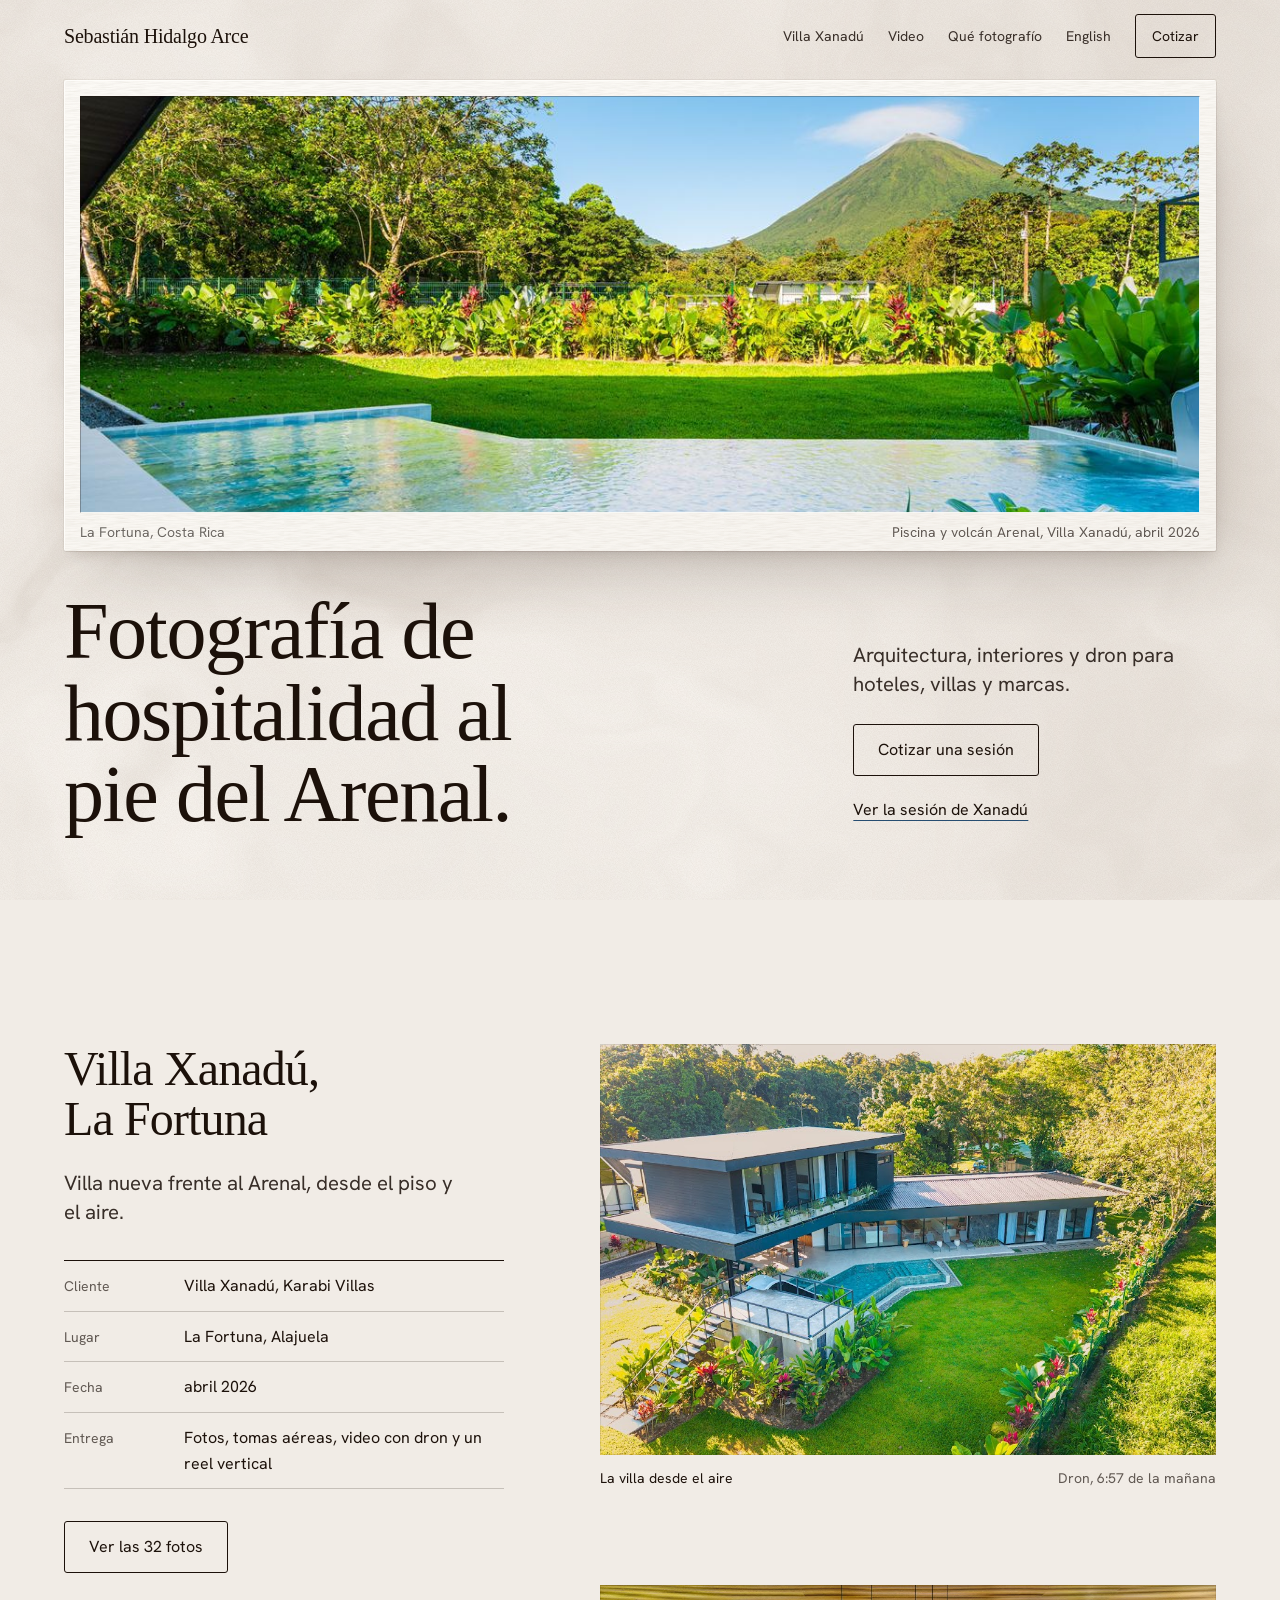
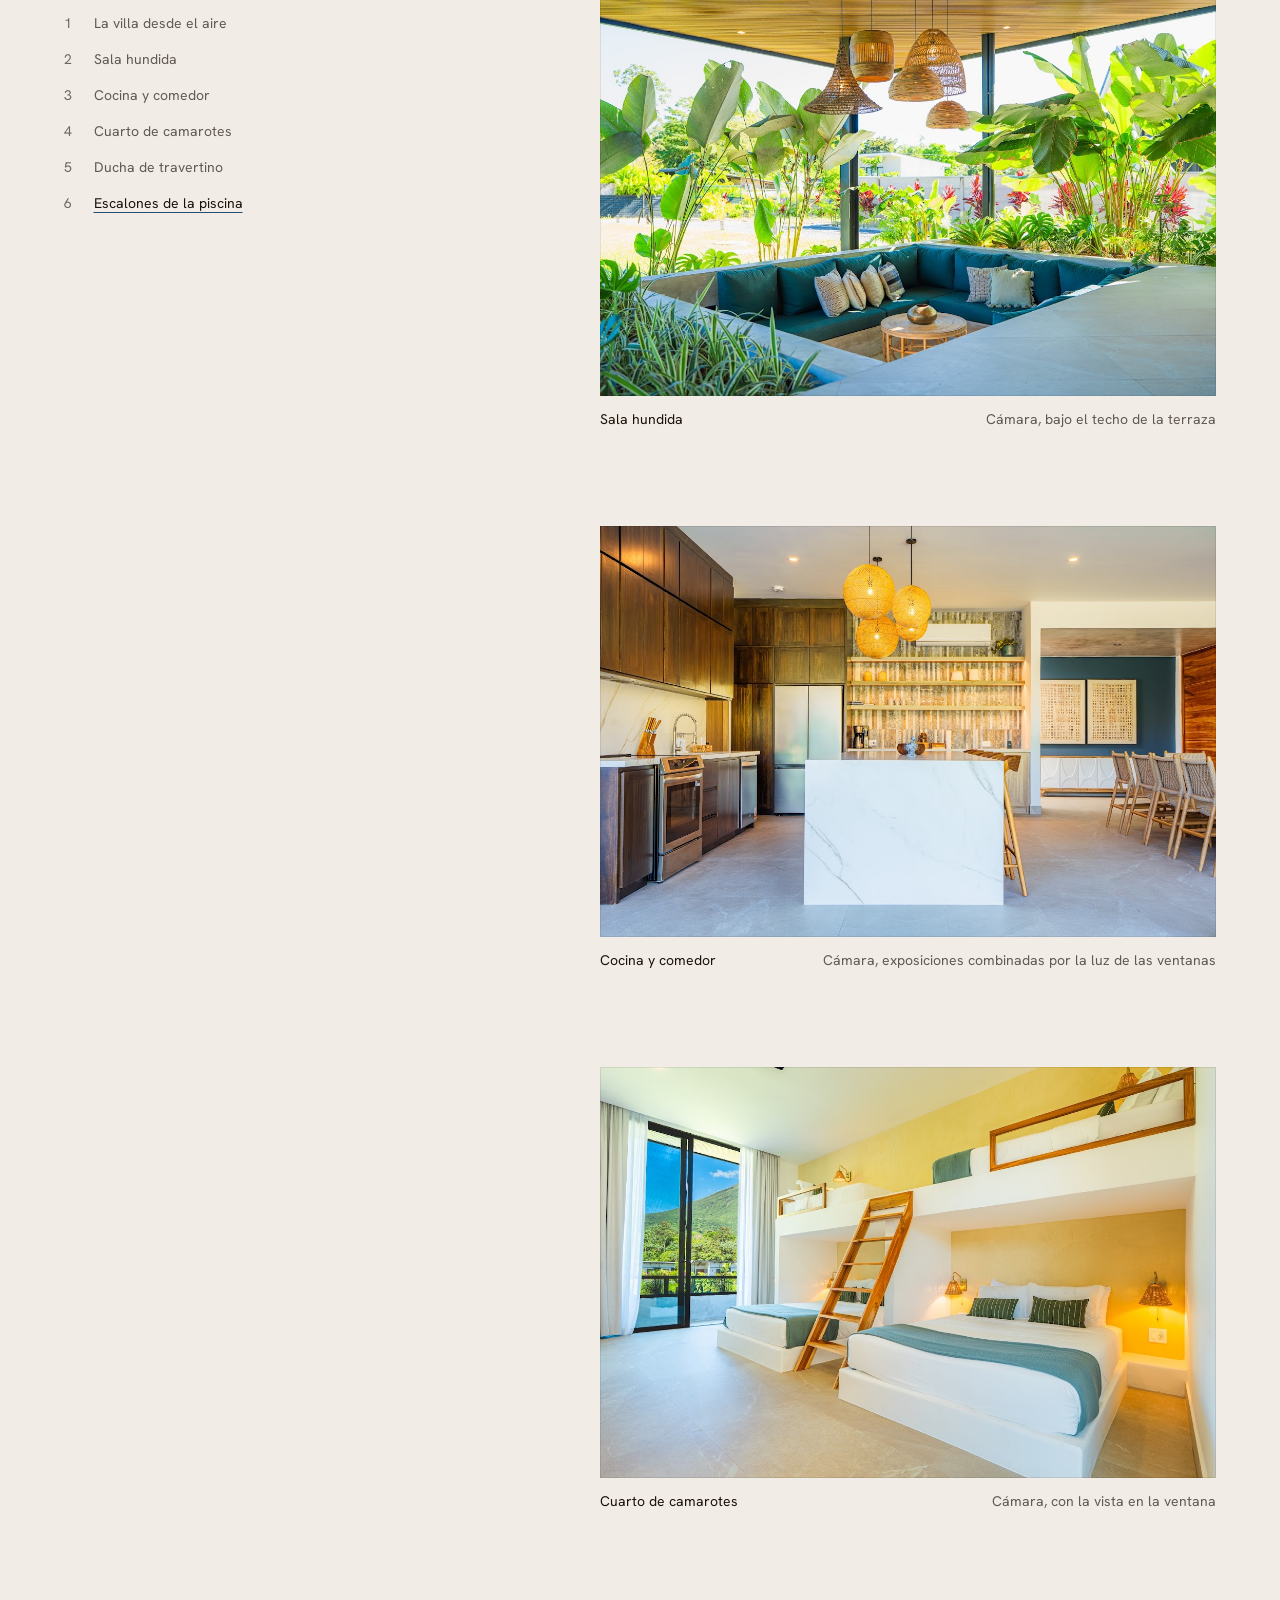
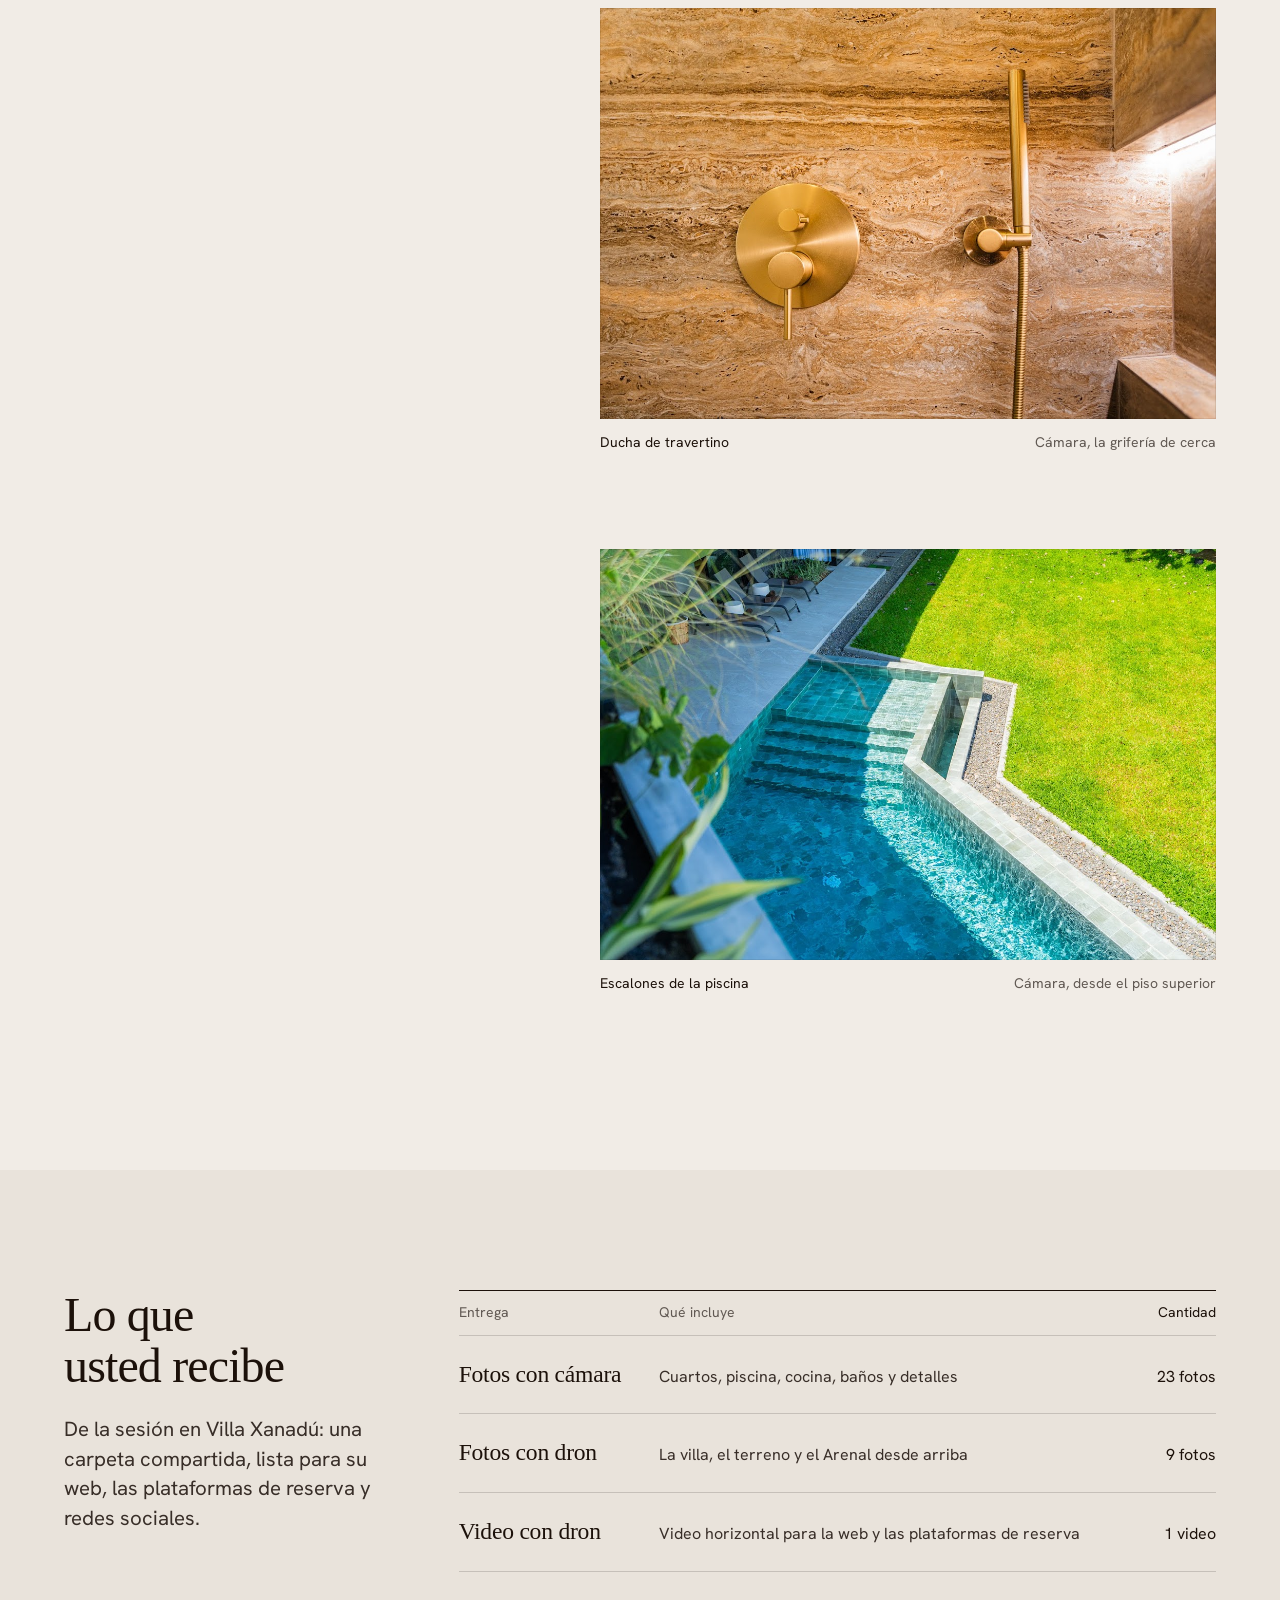
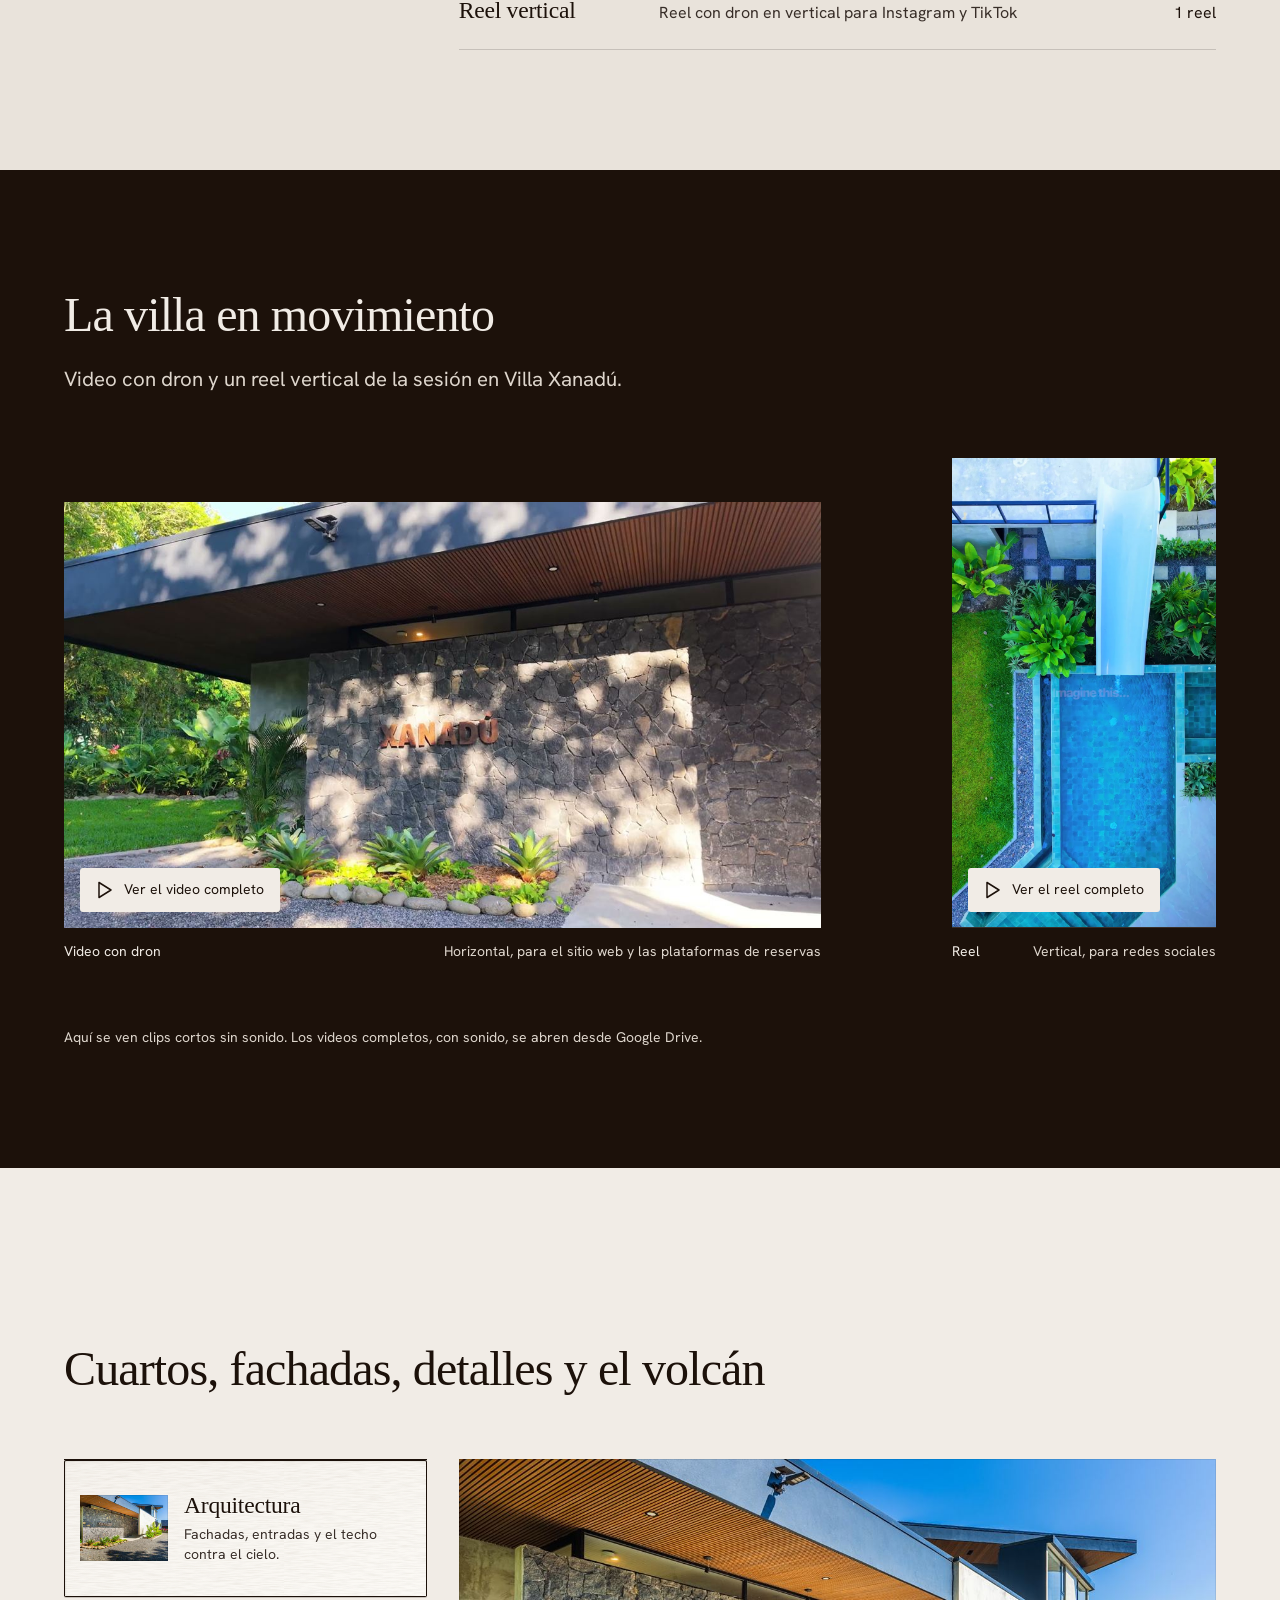
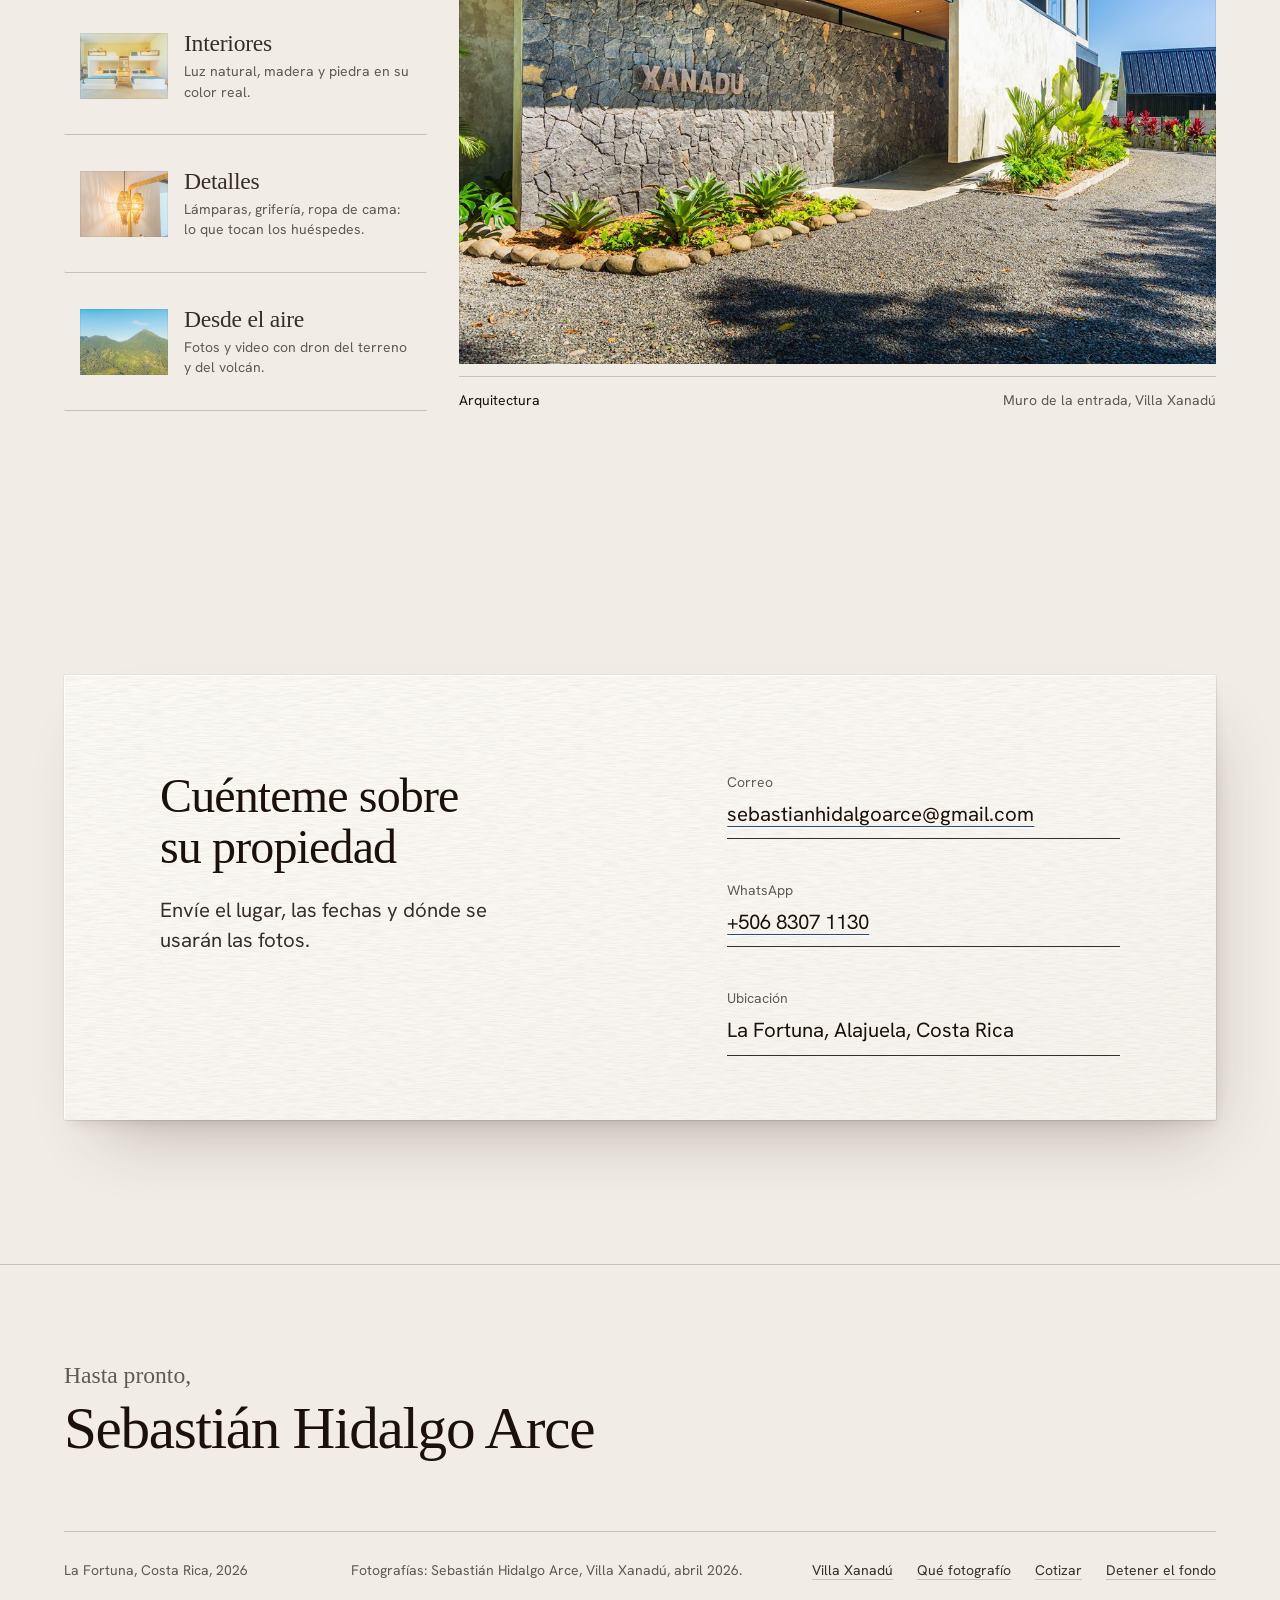
==== site/es/index.html @ 10b47f8d "Play the films as short silent loops instead of a play button - Cut a seamless 9s loop from the dron" ====
<!doctype html>
<html lang="es">
<head>
<meta charset="utf-8">
<meta name="viewport" content="width=device-width, initial-scale=1">
<title>Sebastián Hidalgo Arce, fotógrafo de hospitalidad en La Fortuna, Costa Rica</title>
<meta name="description" content="Fotografía de arquitectura, interiores y dron para hoteles, villas y marcas alrededor del volcán Arenal, Costa Rica.">
<link rel="alternate" hreflang="en" href="../index.html">
<link rel="alternate" hreflang="es" href="../es/index.html">
<link rel="icon" href="../favicon.svg" type="image/svg+xml">
<link rel="apple-touch-icon" href="../img/apple-touch-icon.png">
<meta name="theme-color" content="#efe9e1">
<meta property="og:type" content="website">
<meta property="og:site_name" content="Sebastián Hidalgo Arce">
<meta property="og:title" content="Sebastián Hidalgo Arce, fotógrafo de hospitalidad en La Fortuna, Costa Rica">
<meta property="og:description" content="Fotografía de arquitectura, interiores y dron para hoteles, villas y marcas alrededor del volcán Arenal, Costa Rica.">
<meta property="og:url" content="https://sebastian-hidalgo-photo.arenalweb.workers.dev/es/index.html">
<meta property="og:image" content="https://sebastian-hidalgo-photo.arenalweb.workers.dev/img/og.jpg">
<meta property="og:image:width" content="1200">
<meta property="og:image:height" content="630">
<meta property="og:image:alt" content="Una piscina infinita que corre hacia el jardín y el volcán Arenal bajo un cielo despejado">
<meta property="og:locale" content="es_CR">
<meta name="twitter:card" content="summary_large_image">
<link rel="preconnect" href="https://api.fontshare.com" crossorigin>
<link rel="preconnect" href="https://fonts.googleapis.com">
<link rel="preconnect" href="https://fonts.gstatic.com" crossorigin>
<link href="https://api.fontshare.com/v2/css?f[]=sentient@300,400&display=swap" rel="stylesheet">
<link href="https://fonts.googleapis.com/css2?family=Hanken+Grotesk:wght@400&display=swap" rel="stylesheet">
<script>document.documentElement.classList.add('js');</script>
<link rel="stylesheet" href="../style.css">
</head>
<body>
<a class="skip" href="#main">Saltar al contenido</a>

<div class="air" aria-hidden="true">
  <canvas class="air__field" data-air-canvas></canvas>
</div>
<header class="nav">
  <div class="container nav__bar">
    <a class="wordmark" href="#main" aria-label="Sebastián Hidalgo Arce, inicio">Sebastián Hidalgo Arce</a>
    <nav aria-label="Principal">
      <ul class="nav__links">
        <li><a href="#xanadu">Villa Xanadú</a></li>
        <li><a href="#film">Video</a></li>
        <li><a href="#services">Qué fotografío</a></li>
        <li class="nav__keep"><a class="nav__lang" href="../index.html" hreflang="en" lang="en">English</a></li>
        <li class="nav__keep"><a class="btn btn--small" href="#contact">Cotizar</a></li>
      </ul>
    </nav>
  </div>
</header>

<main id="main">

  <section class="hero" data-air-zone aria-labelledby="hero-title">
    <div class="container hero__inner">
      <figure class="print stock">
        <div class="print__window" data-slot="hero" data-alt="Sebastián's strongest wide frame: a pool, a room or a facade with the land behind it">
          <img src="../img/hero-pool-volcano.jpg" srcset="../img/hero-pool-volcano-1200.jpg 1200w, ../img/hero-pool-volcano.jpg 2400w" sizes="(max-width: 60rem) 100vw, 90vw" width="2400" height="1600" alt="Una piscina infinita que corre hacia el jardín y el volcán Arenal bajo un cielo despejado" style="object-position: 50% 42%" fetchpriority="high" decoding="async">
        </div>
        <figcaption class="print__label">
          <span class="pencil">La Fortuna, Costa Rica</span>
          <span>Piscina y volcán Arenal, Villa Xanadú, abril 2026</span>
        </figcaption>
      </figure>

      <div class="hero__text">
        <h1 id="hero-title">Fotografía de hospitalidad al pie del Arenal.</h1>
        <div class="hero__aside">
          <p class="lead">Arquitectura, interiores y dron para hoteles, villas y marcas.</p>
          <div class="actions">
            <a class="btn" href="#contact">Cotizar una sesión</a>
            <a class="link" href="#xanadu">Ver la sesión de Xanadú</a>
          </div>
        </div>
      </div>
    </div>
  </section>

  <section class="case" id="xanadu" aria-labelledby="case-title">
    <div class="container sticky-stack">
      <div class="pane-sticky">
        <h2 id="case-title">Villa Xanadú, La Fortuna</h2>
        <p class="lead">Villa nueva frente al Arenal, desde el piso y el aire.</p>
        <dl class="facts">
          <div><dt>Cliente</dt><dd>Villa Xanadú, Karabi Villas</dd></div>
          <div><dt>Lugar</dt><dd>La Fortuna, Alajuela</dd></div>
          <div><dt>Fecha</dt><dd>abril 2026</dd></div>
          <div><dt>Entrega</dt><dd>Fotos, tomas aéreas, video con dron y un reel vertical</dd></div>
        </dl>
        <a class="btn case__all" href="../es/work/villa-xanadu.html">Ver las 32 fotos</a>
        <ol class="plates" aria-label="Tomas de esta sesión">
          <li data-plate="1"><a href="#plate-1">La villa desde el aire</a></li>
          <li data-plate="2"><a href="#plate-2">Sala hundida</a></li>
          <li data-plate="3"><a href="#plate-3">Cocina y comedor</a></li>
          <li data-plate="4"><a href="#plate-4">Cuarto de camarotes</a></li>
          <li data-plate="5"><a href="#plate-5">Ducha de travertino</a></li>
          <li data-plate="6"><a href="#plate-6">Escalones de la piscina</a></li>
        </ol>
      </div>

      <div class="pane-scroll">
        <figure class="plate" id="plate-1" data-plate-figure="1">
          <a class="plate__frame" href="../img/g/dr-0057-2400.jpg" data-viewer="plates" data-caption="La villa desde el aire" data-slot="xanadu-1" data-alt="Villa Xanadú from a drone: two storeys, an L-shaped pool and a lawn edged with red ginger">
            <img src="../img/x-aerial.jpg" srcset="../img/g/dr-0057-1200.jpg 1200w, ../img/x-aerial.jpg 1800w" sizes="(max-width: 60rem) 100vw, 56vw" width="1800" height="1012" alt="Villa Xanadú desde un dron: dos pisos, una piscina en L y un jardín bordeado de heliconias" loading="lazy" decoding="async">
          </a>
          <figcaption class="wall"><span class="wall__name">La villa desde el aire</span> <span class="wall__note">Dron, 6:57 de la mañana</span></figcaption>
        </figure>
        <figure class="plate" id="plate-2" data-plate-figure="2">
          <a class="plate__frame" href="../img/g/cam-03264-2400.jpg" data-viewer="plates" data-caption="Sala hundida" data-slot="xanadu-2" data-alt="A sunken lounge with teal cushions under rattan pendant lamps, open to the garden">
            <img src="../img/x-lounge.jpg" srcset="../img/g/cam-03264-1200.jpg 1200w, ../img/x-lounge.jpg 1800w" sizes="(max-width: 60rem) 100vw, 56vw" width="1800" height="1200" alt="Una sala hundida con cojines turquesa bajo lámparas de ratán, abierta al jardín" loading="lazy" decoding="async">
          </a>
          <figcaption class="wall"><span class="wall__name">Sala hundida</span> <span class="wall__note">Cámara, bajo el techo de la terraza</span></figcaption>
        </figure>
        <figure class="plate" id="plate-3" data-plate-figure="3">
          <a class="plate__frame" href="../img/g/cam-03296-2400.jpg" data-viewer="plates" data-caption="Cocina y comedor" data-slot="xanadu-3" data-alt="A walnut kitchen with a white marble island, amber glass pendants and a dining table">
            <img src="../img/x-kitchen.jpg" srcset="../img/g/cam-03296-1200.jpg 1200w, ../img/x-kitchen.jpg 1800w" sizes="(max-width: 60rem) 100vw, 56vw" width="1800" height="1200" alt="Una cocina de nogal con isla de mármol blanco, lámparas de vidrio ámbar y comedor" loading="lazy" decoding="async">
          </a>
          <figcaption class="wall"><span class="wall__name">Cocina y comedor</span> <span class="wall__note">Cámara, exposiciones combinadas por la luz de las ventanas</span></figcaption>
        </figure>
        <figure class="plate" id="plate-4" data-plate-figure="4">
          <a class="plate__frame" href="../img/g/cam-03590-2400.jpg" data-viewer="plates" data-caption="Cuarto de camarotes" data-slot="xanadu-4" data-alt="A bunk room with a ladder, made beds and a window onto green hills">
            <img src="../img/x-bunks.jpg" srcset="../img/g/cam-03590-1200.jpg 1200w, ../img/x-bunks.jpg 1800w" sizes="(max-width: 60rem) 100vw, 56vw" width="1800" height="1200" alt="Un cuarto de camarotes con escalera, camas tendidas y una ventana a las colinas" loading="lazy" decoding="async">
          </a>
          <figcaption class="wall"><span class="wall__name">Cuarto de camarotes</span> <span class="wall__note">Cámara, con la vista en la ventana</span></figcaption>
        </figure>
        <figure class="plate" id="plate-5" data-plate-figure="5">
          <a class="plate__frame" href="../img/g/cam-03569-2400.jpg" data-viewer="plates" data-caption="Ducha de travertino" data-slot="xanadu-5" data-alt="A brushed brass shower valve and hand shower on a travertine wall">
            <img src="../img/x-shower.jpg" srcset="../img/g/cam-03569-1200.jpg 1200w, ../img/x-shower.jpg 1800w" sizes="(max-width: 60rem) 100vw, 56vw" width="1800" height="1200" alt="Grifería de bronce cepillado y ducha de mano sobre una pared de travertino" loading="lazy" decoding="async">
          </a>
          <figcaption class="wall"><span class="wall__name">Ducha de travertino</span> <span class="wall__note">Cámara, la grifería de cerca</span></figcaption>
        </figure>
        <figure class="plate" id="plate-6" data-plate-figure="6">
          <a class="plate__frame" href="../img/g/cam-03831-2400.jpg" data-viewer="plates" data-caption="Escalones de la piscina" data-slot="xanadu-6" data-alt="Turquoise pool steps seen from the floor above, a lawn and a stone path beside them">
            <img src="../img/x-pool-above.jpg" srcset="../img/g/cam-03831-1200.jpg 1200w, ../img/x-pool-above.jpg 1800w" sizes="(max-width: 60rem) 100vw, 56vw" width="1800" height="1200" alt="Escalones turquesa de la piscina vistos desde el piso superior, con jardín y sendero" loading="lazy" decoding="async">
          </a>
          <figcaption class="wall"><span class="wall__name">Escalones de la piscina</span> <span class="wall__note">Cámara, desde el piso superior</span></figcaption>
        </figure>
      </div>
    </div>
  </section>

  <section class="delivery" aria-labelledby="delivery-title">
    <div class="container delivery__inner">
      <div class="delivery__head">
        <h2 id="delivery-title">Lo que usted recibe</h2>
        <p class="lead">De la sesión en Villa Xanadú: una carpeta compartida, lista para su web, las plataformas de reserva y redes sociales.</p>
      </div>
      <table class="ledger">
        <thead>
          <tr><th scope="col">Entrega</th><th scope="col">Qué incluye</th><th scope="col" class="num">Cantidad</th></tr>
        </thead>
        <tbody>
          <tr><th scope="row">Fotos con cámara</th><td>Cuartos, piscina, cocina, baños y detalles</td><td class="num">23 fotos</td></tr>
          <tr><th scope="row">Fotos con dron</th><td>La villa, el terreno y el Arenal desde arriba</td><td class="num">9 fotos</td></tr>
          <tr><th scope="row">Video con dron</th><td>Video horizontal para la web y las plataformas de reserva</td><td class="num">1 video</td></tr>
          <tr><th scope="row">Reel vertical</th><td>Reel con dron en vertical para Instagram y TikTok</td><td class="num">1 reel</td></tr>
        </tbody>
      </table>
    </div>
  </section>

  <section class="film-band" id="film" aria-labelledby="film-title">
    <div class="container film-band__inner">
      <div class="film-band__head">
        <h2 id="film-title">La villa en movimiento</h2>
        <p class="lead">Video con dron y un reel vertical de la sesión en Villa Xanadú.</p>
      </div>
      <figure class="film film--wide">
        <div class="film__frame" data-film="1Stk4nPyi4nQVbZQ6upRMGpN-bQSBrVXM" data-film-title="Video con dron">
          <video class="film__loop" src="../film/drone-loop.mp4" poster="../img/film-poster-1200.jpg" width="1800" height="1012" muted loop playsinline preload="none" aria-hidden="true" data-loop></video>
          <a class="film__play" href="https://drive.google.com/file/d/1Stk4nPyi4nQVbZQ6upRMGpN-bQSBrVXM/view" target="_blank" rel="noopener">
            <span class="film__badge"><svg width="24" height="24" viewBox="0 0 24 24" fill="none" stroke="currentColor" stroke-width="1.5" stroke-linecap="round" stroke-linejoin="round" aria-hidden="true"><path d="M7 4.5v15l12-7.5z"/></svg><span>Ver el video completo</span></span>
          </a>
        </div>
        <figcaption class="wall wall--dark"><span class="wall__name">Video con dron</span> <span class="wall__note">Horizontal, para el sitio web y las plataformas de reservas</span></figcaption>
      </figure>
      <figure class="film film--tall">
        <div class="film__frame" data-film="1I_g67vbj00AeXFLqb5OsgRajybxWYEEm" data-film-title="Reel">
          <video class="film__loop" src="../film/reel-loop.mp4" poster="../img/reel-poster.jpg" width="900" height="1600" muted loop playsinline preload="none" aria-hidden="true" data-loop></video>
          <a class="film__play" href="https://drive.google.com/file/d/1I_g67vbj00AeXFLqb5OsgRajybxWYEEm/view" target="_blank" rel="noopener">
            <span class="film__badge"><svg width="24" height="24" viewBox="0 0 24 24" fill="none" stroke="currentColor" stroke-width="1.5" stroke-linecap="round" stroke-linejoin="round" aria-hidden="true"><path d="M7 4.5v15l12-7.5z"/></svg><span>Ver el reel completo</span></span>
          </a>
        </div>
        <figcaption class="wall wall--dark"><span class="wall__name">Reel</span> <span class="wall__note">Vertical, para redes sociales</span></figcaption>
      </figure>
      <p class="film-band__note">Aquí se ven clips cortos sin sonido. Los videos completos, con sonido, se abren desde Google Drive.</p>
    </div>
  </section>

  <section class="services" id="services" data-air-zone aria-labelledby="services-title">
    <div class="container">
      <h2 id="services-title">Cuartos, fachadas, detalles y el volcán</h2>
      <div class="sampler" data-sampler>
        <div class="choices" role="tablist" aria-label="Qué fotografío" aria-orientation="vertical">
          <button class="choice" role="tab" id="tab-arch" aria-controls="panel-arch" aria-selected="true" data-tint="--stain-3" type="button">
            <img class="choice__thumb" src="../img/s-architecture-320.jpg" width="320" height="240" alt="" loading="lazy" decoding="async">
            <span class="choice__text"><span class="choice__title">Arquitectura</span><span class="choice__line">Fachadas, entradas y el techo contra el cielo.</span></span>
          </button>
          <button class="choice" role="tab" id="tab-int" aria-controls="panel-int" aria-selected="false" tabindex="-1" data-tint="--stain-2" type="button">
            <img class="choice__thumb" src="../img/s-interiors-320.jpg" width="320" height="240" alt="" loading="lazy" decoding="async">
            <span class="choice__text"><span class="choice__title">Interiores</span><span class="choice__line">Luz natural, madera y piedra en su color real.</span></span>
          </button>
          <button class="choice" role="tab" id="tab-det" aria-controls="panel-det" aria-selected="false" tabindex="-1" data-tint="--stain-1" type="button">
            <img class="choice__thumb" src="../img/s-details-320.jpg" width="320" height="240" alt="" loading="lazy" decoding="async">
            <span class="choice__text"><span class="choice__title">Detalles</span><span class="choice__line">Lámparas, grifería, ropa de cama: lo que tocan los huéspedes.</span></span>
          </button>
          <button class="choice" role="tab" id="tab-air" aria-controls="panel-air" aria-selected="false" tabindex="-1" data-tint="--stain-4" type="button">
            <img class="choice__thumb" src="../img/s-air-320.jpg" width="320" height="240" alt="" loading="lazy" decoding="async">
            <span class="choice__text"><span class="choice__title">Desde el aire</span><span class="choice__line">Fotos y video con dron del terreno y del volcán.</span></span>
          </button>
        </div>

        <div class="panels">
          <section class="panel" role="tabpanel" id="panel-arch" aria-labelledby="tab-arch">
            <div class="panel__frame" data-slot="service-arch" data-alt="El muro de piedra de la entrada de Villa Xanadú bajo un alero de madera y cielo azul">
              <img src="../img/s-architecture-1200.jpg" srcset="../img/s-architecture-1200.jpg 1200w, ../img/s-architecture.jpg 1800w" sizes="(max-width: 60rem) 100vw, 60vw" width="1800" height="1200" alt="El muro de piedra de la entrada de Villa Xanadú bajo un alero de madera y cielo azul" loading="lazy" decoding="async">
            </div>
            <p class="wall"><span class="wall__name">Arquitectura</span> <span class="wall__note">Muro de la entrada, Villa Xanadú</span></p>
          </section>
          <section class="panel" role="tabpanel" id="panel-int" aria-labelledby="tab-int">
            <div class="panel__frame" data-slot="service-int" data-alt="Un cuarto con dos camas bajo dos camarotes elevados y una escalera de madera entre ellos">
              <img src="../img/s-interiors-1200.jpg" srcset="../img/s-interiors-1200.jpg 1200w, ../img/s-interiors.jpg 1800w" sizes="(max-width: 60rem) 100vw, 60vw" width="1800" height="1200" alt="Un cuarto con dos camas bajo dos camarotes elevados y una escalera de madera entre ellos" loading="lazy" decoding="async">
            </div>
            <p class="wall"><span class="wall__name">Interiores</span> <span class="wall__note">Cuarto de camarotes, Villa Xanadú</span></p>
          </section>
          <section class="panel" role="tabpanel" id="panel-det" aria-labelledby="tab-det">
            <div class="panel__frame" data-slot="service-det" data-alt="Dos lámparas tejidas de ratán encendidas junto a un espejo de bejuco">
              <img src="../img/s-details-1200.jpg" srcset="../img/s-details-1200.jpg 1200w, ../img/s-details.jpg 1800w" sizes="(max-width: 60rem) 100vw, 60vw" width="1800" height="1200" alt="Dos lámparas tejidas de ratán encendidas junto a un espejo de bejuco" loading="lazy" decoding="async">
            </div>
            <p class="wall"><span class="wall__name">Detalles</span> <span class="wall__note">Lámparas de ratán en un baño, Villa Xanadú</span></p>
          </section>
          <section class="panel" role="tabpanel" id="panel-air" aria-labelledby="tab-air">
            <div class="panel__frame" data-slot="service-air" data-alt="El volcán Arenal y el valle verde a sus pies, desde un dron al amanecer">
              <img src="../img/s-air-1200.jpg" srcset="../img/s-air-1200.jpg 1200w, ../img/s-air.jpg 1800w" sizes="(max-width: 60rem) 100vw, 60vw" width="1800" height="1012" alt="El volcán Arenal y el valle verde a sus pies, desde un dron al amanecer" loading="lazy" decoding="async">
            </div>
            <p class="wall"><span class="wall__name">Desde el aire</span> <span class="wall__note">El volcán Arenal desde el dron, abril 2026</span></p>
          </section>
        </div>
      </div>
    </div>
  </section>

  <section class="contact" id="contact" data-air-zone aria-labelledby="contact-title">
    <div class="container contact__inner">
      <div class="card stock">
        <div class="card__head">
          <h2 id="contact-title">Cuénteme sobre su propiedad</h2>
          <p class="card__line">Envíe el lugar, las fechas y dónde se usarán las fotos.</p>
        </div>
        <dl class="card__fields">
          <div><dt>Correo</dt><dd><a class="card__link" href="mailto:sebastianhidalgoarce@gmail.com?subject=Consulta%20de%20sesi%C3%B3n%20de%20fotos">sebastianhidalgoarce@gmail.com</a></dd></div>
          <div><dt>WhatsApp</dt><dd><a class="card__link" href="https://wa.me/50683071130?text=Hola%20Sebasti%C3%A1n%2C%20quisiera%20consultar%20por%20una%20sesi%C3%B3n%20de%20fotos%20para%20mi%20propiedad.">+506&nbsp;8307&nbsp;1130</a></dd></div>
          <div><dt>Ubicación</dt><dd>La Fortuna, Alajuela, Costa Rica</dd></div>
        </dl>
      </div>
    </div>
  </section>

</main>

<footer class="footer">
  <div class="container footer__inner">
    <p class="footer__signoff">Hasta pronto,</p>
    <p class="footer__name">Sebastián Hidalgo Arce</p>
    <div class="footer__meta">
      <p>La Fortuna, Costa Rica, 2026</p>
      <p>Fotografías: Sebastián Hidalgo Arce, Villa Xanadú, abril 2026.</p>
      <ul class="footer__links">
        <li><a href="#xanadu">Villa Xanadú</a></li>
        <li><a href="#services">Qué fotografío</a></li>
        <li><a href="#contact">Cotizar</a></li>
        <li><button class="link link--button" type="button" data-air-toggle data-label-still="Detener el fondo" data-label-move="Mover el fondo" aria-pressed="false">Detener el fondo</button></li>
      </ul>
    </div>
  </div>
</footer>

<dialog class="viewer" aria-label="Visor de fotos" data-of="de">
  <figure class="viewer__fig">
    <figcaption class="viewer__cap"><span class="viewer__text"></span><span class="viewer__count num"></span></figcaption>
  </figure>
  <button class="viewer__btn viewer__btn--prev" type="button" data-viewer-prev aria-label="Foto anterior"><svg width="24" height="24" viewBox="0 0 24 24" fill="none" stroke="currentColor" stroke-width="1.5" stroke-linecap="round" stroke-linejoin="round" aria-hidden="true"><path d="m15 18-6-6 6-6"/></svg></button>
  <button class="viewer__btn viewer__btn--next" type="button" data-viewer-next aria-label="Foto siguiente"><svg width="24" height="24" viewBox="0 0 24 24" fill="none" stroke="currentColor" stroke-width="1.5" stroke-linecap="round" stroke-linejoin="round" aria-hidden="true"><path d="m9 18 6-6-6-6"/></svg></button>
  <button class="viewer__btn viewer__btn--close" type="button" data-viewer-close aria-label="Cerrar"><svg width="24" height="24" viewBox="0 0 24 24" fill="none" stroke="currentColor" stroke-width="1.5" stroke-linecap="round" stroke-linejoin="round" aria-hidden="true"><path d="M18 6 6 18"/><path d="m6 6 12 12"/></svg></button>
</dialog>

<script src="../site.js" defer></script>
<script>window.hallmarkSlots = (m) => { for (const [k, v] of Object.entries(m)) { const s = document.querySelector(`[data-slot="${k}"]`); if (!s) continue; const im = new Image(); im.src = typeof v === 'string' ? v : v.src; im.alt = (typeof v === 'object' && v.alt) || s.dataset.alt || ''; s.querySelectorAll(':scope > img').forEach((o) => o.remove()); s.prepend(im); } };
document.querySelectorAll('[data-slot] img').forEach((i) => { if (i.complete && !i.naturalWidth) i.remove(); else i.addEventListener('error', () => i.remove(), { once: true }); });</script>
</body>
</html>
---- site/style.css ----
/* Hallmark · shape: Feature Stack · genre: editorial · theme: Atelier (deal 1/3, seed portfolio-sebasti-hidalgo-arce-a7ec·a8a021a0·2026-11-05·r0) · job: hire · draw: 57a45b
 * hero: Ledge · nav: edge-aligned · footer: letter close · imagery: photographs, the user's own 11 from the Villa Xanadú shoot · signature: the Xanadú shoot as a pinned case, six plates scrolling past the brief
 * axes: light/roman-serif/cool · posture: restrained · contrast: pass · fold: pass · v2.0.0 */
/* Hallmark · pre-emit critique: P4 H4 E4 S5 R4 V4 · weakest: P, a portfolio is a known argument; added a ledger of what one real shoot delivered, read from his own folders, so the page sells a service a hotel buys */
/* Hallmark · swap: the draw's project Index became the delivery ledger, the prompt holds one project and an index of one is a list of blanks */
/* Hallmark · photographs: natural; the theme's warm treatment is lifted on this page because the photographer's own grade is the work being sold */
/* Hallmark · waive 83 · the project pages are galleries of his own Xanadú shoot, every frame his · a photographer's project page is the shoot itself, the home page keeps the balance */
/* Hallmark · dismissed 49 · each service choice is a row holding a one-line title and its description, the title never wraps */
@import url("./tokens.css");
@import url("./base.css");

:root {
  --nav-height: 72px;
  --grain: url("data:image/svg+xml,%3Csvg xmlns='http://www.w3.org/2000/svg' width='180' height='180'%3E%3Cfilter id='n'%3E%3CfeTurbulence type='fractalNoise' baseFrequency='1.15' numOctaves='2' stitchTiles='stitch'/%3E%3CfeColorMatrix values='0 0 0 0 0.32 0 0 0 0 0.26 0 0 0 0 0.2 0.9 0 0 0 -0.25'/%3E%3C/filter%3E%3Crect width='100%25' height='100%25' filter='url(%23n)'/%3E%3C/svg%3E");
  --fibre: url("data:image/svg+xml,%3Csvg xmlns='http://www.w3.org/2000/svg' width='220' height='220'%3E%3Cfilter id='f'%3E%3CfeTurbulence type='fractalNoise' baseFrequency='0.06 0.85' numOctaves='3' stitchTiles='stitch'/%3E%3CfeColorMatrix values='0 0 0 0 0.45 0 0 0 0 0.4 0 0 0 0 0.33 0.32 0 0 0 -0.12'/%3E%3C/filter%3E%3Crect width='100%25' height='100%25' filter='url(%23f)'/%3E%3C/svg%3E");
  --shade-bevel: color-mix(in oklch, var(--color-ink) 22%, transparent);
  --hair-ink: color-mix(in oklch, var(--color-ink) 9%, transparent);
  --thread: color-mix(in oklch, var(--color-ink-2) 70%, transparent);
}

/* the photographer's grade, untouched */
[data-slot] > img { filter: none; outline: 1px solid var(--hair-ink); outline-offset: -1px; }

body { color: var(--color-ink-2); line-height: 1.6; background: var(--color-paper); }
h1, h2 { font-weight: var(--display-weight); color: var(--color-ink); }
h3 { font-weight: var(--serif-small); color: var(--color-ink); }
.lead { color: var(--color-ink-2); }

.js:not(.fonts-ready) main, .js:not(.fonts-ready) .nav { opacity: 0; }
main, .nav { transition: opacity var(--dur-long) var(--ease-out); }

/* ---------- the air ---------- */
.air { position: fixed; inset: 0; z-index: -1; background: var(--color-paper); pointer-events: none; }
.air__field { width: 100%; height: 100%; display: block; }
.air::after { content: ""; position: absolute; inset: 0; background-image: var(--grain); background-size: 180px; opacity: 0.16; mix-blend-mode: multiply; }
body { background: transparent; }
html { background: var(--color-paper); }

/* ---------- controls ---------- */
.btn { display: inline-flex; align-items: center; justify-content: center; min-height: 52px; padding: 0 var(--space-lg); border: var(--rule-hair) solid var(--color-ink); border-radius: var(--radius-pill); background: transparent; color: var(--color-ink); font: 400 var(--text-md)/1 var(--font-body); white-space: nowrap; text-decoration: none; cursor: pointer; transition: background-color var(--dur-short) var(--ease-out), color var(--dur-short) var(--ease-out), transform var(--dur-micro) var(--ease-out); }
.btn:hover { background: var(--color-ink); color: var(--color-paper); }
.btn:active { transform: translateY(1px); }
.btn:focus-visible { outline: 2px solid var(--color-focus); outline-offset: 2px; }
.btn:disabled, .btn[aria-disabled="true"] { opacity: 0.55; cursor: not-allowed; transform: none; }
.btn--small { min-height: 44px; padding: 0 var(--space-md); font-size: var(--text-sm); }

.link { display: inline-flex; align-items: center; min-height: 44px; color: var(--color-ink); text-decoration: underline; text-decoration-color: var(--color-accent); text-decoration-thickness: 1px; text-underline-offset: 0.3em; white-space: nowrap; transition: text-decoration-color var(--dur-short) var(--ease-out), color var(--dur-short) var(--ease-out); }
.link:hover { color: var(--color-accent); text-decoration-color: var(--color-ink); }
.link:active { color: var(--color-ink-2); }
.link:focus-visible { outline: 2px solid var(--color-focus); outline-offset: 2px; }
.link--button { padding: 0; border: 0; background: none; font: inherit; cursor: pointer; }
.link--button:disabled { opacity: 0.55; cursor: not-allowed; }

.skip { position: absolute; left: var(--space-md); top: calc(-1 * var(--space-3xl)); z-index: var(--z-toast); padding: var(--space-xs) var(--space-md); background: var(--color-ink); color: var(--color-paper); }
.skip:focus-visible { top: var(--space-md); }

.fill { padding: 0 0.25em; border: 1px dashed color-mix(in oklch, var(--color-muted) 70%, transparent); border-radius: 3px; color: var(--color-muted); -webkit-box-decoration-break: clone; box-decoration-break: clone; }

/* card stock */
.stock { position: relative; border-radius: 2px; background: var(--fibre) 0 0 / 220px, linear-gradient(160deg, var(--card-lit), var(--color-card) 55%, var(--card-shade)); box-shadow: var(--shadow-card), inset 1px 1px 0 var(--lit); text-shadow: 0 1px 0 var(--lit); }
.stock--framed::before { content: ""; position: absolute; inset: 0.875rem; border: var(--rule-hair) solid var(--color-card-edge); pointer-events: none; }

/* ---------- nav ---------- */
.nav { position: relative; z-index: var(--z-raised); }
.nav__bar { display: flex; align-items: center; justify-content: space-between; gap: var(--space-lg); min-height: var(--nav-height); }
.wordmark { font-family: var(--font-display); font-weight: var(--serif-small); font-size: var(--text-lg); letter-spacing: -0.01em; color: var(--color-ink); text-decoration: none; white-space: nowrap; }
.wordmark:hover { color: var(--color-ink-2); }
.wordmark:focus-visible { outline: 2px solid var(--color-focus); outline-offset: 4px; }
.nav__links { display: flex; align-items: center; gap: var(--space-lg); margin: 0; padding: 0; list-style: none; font-size: var(--text-sm); }
.nav__links a:not(.btn) { display: inline-flex; align-items: center; min-height: 44px; color: var(--color-ink-2); text-decoration: underline; text-decoration-color: transparent; text-underline-offset: 0.35em; white-space: nowrap; transition: text-decoration-color var(--dur-short) var(--ease-out), color var(--dur-short) var(--ease-out); }
.nav__links a:not(.btn):hover { color: var(--color-ink); text-decoration-color: var(--color-accent); }
.nav__links a:not(.btn):focus-visible { outline: 2px solid var(--color-focus); outline-offset: 2px; }

/* ---------- hero: Ledge ---------- */
.hero__inner { display: flex; flex-direction: column; gap: var(--space-xl); min-height: calc(100dvh - var(--nav-height)); padding-block: var(--space-xs) var(--space-2xl); }
.print { flex: 1 1 auto; display: flex; flex-direction: column; margin: 0; padding: var(--space-md) var(--space-md) var(--space-xs); }
.print__window { flex: 1 1 auto; min-height: clamp(220px, 44dvh, 640px); }
.print__window::after { content: ""; position: absolute; inset: 0; z-index: 2; box-shadow: inset 1px 1px 0 var(--shade-bevel), inset -1px -1px 0 var(--lit); pointer-events: none; }
.print__label { display: flex; justify-content: space-between; align-items: baseline; gap: var(--space-md); padding-top: var(--space-xs); font-size: var(--text-sm); color: var(--color-muted); }
.pencil { color: var(--color-pencil); font-variant-numeric: tabular-nums; white-space: nowrap; }

.hero__text { display: grid; grid-template-columns: repeat(12, minmax(0, 1fr)); column-gap: var(--gap-columns); row-gap: var(--space-lg); align-items: end; }
.hero h1 { grid-column: 1 / span 8; max-width: 17ch; line-height: 1.02; }
.hero__aside { grid-column: 9 / -1; display: grid; gap: var(--space-lg); padding-bottom: var(--space-2xs); }
.actions { display: flex; flex-wrap: wrap; align-items: center; gap: var(--space-sm) var(--space-lg); }

/* ---------- the case: sticky diptych ---------- */
.case { position: relative; background: var(--color-paper); padding-block: var(--section-gap) var(--section-gap-l); }
.sticky-stack { display: grid; grid-template-columns: minmax(0, 5fr) minmax(0, 7fr); gap: var(--space-3xl); }
.pane-sticky { position: sticky; top: var(--space-xl); align-self: start; z-index: var(--z-sticky); display: grid; gap: var(--space-lg); }
.pane-sticky h2 { max-width: 12ch; }
.facts { display: grid; margin: var(--space-xs) 0 0; border-top: var(--rule-head) solid var(--color-ink); }
.facts > div { display: grid; grid-template-columns: minmax(0, 6.5rem) minmax(0, 1fr); gap: var(--space-md); padding-block: var(--space-sm); border-bottom: var(--rule-hair) solid var(--color-rule); }
.facts dt { font-size: var(--text-sm); color: var(--color-muted); padding-top: var(--space-3xs); }
.facts dd { margin: 0; color: var(--color-ink); }
.plates { margin: var(--space-xs) 0 0; padding: 0; list-style: none; counter-reset: plate; display: grid; }
.plates li { counter-increment: plate; display: flex; gap: var(--space-sm); align-items: baseline; font-size: var(--text-sm); }
.plates li::before { content: counter(plate); min-width: 1.25em; color: var(--color-pencil); font-variant-numeric: tabular-nums; }
.plates a { display: inline-flex; align-items: center; min-height: 36px; color: var(--color-muted); text-decoration: none; transition: color var(--dur-short) var(--ease-out); }
.plates a:hover { color: var(--color-ink); }
.plates a:focus-visible { outline: 2px solid var(--color-focus); outline-offset: 2px; }
.plates [aria-current="true"] a { color: var(--color-ink); text-decoration: underline; text-decoration-color: var(--color-accent); text-underline-offset: 0.3em; }

.pane-scroll { display: grid; gap: var(--space-3xl); }
.plate { margin: 0; }
.plate__frame { aspect-ratio: 3 / 2; }
.wall { display: flex; flex-wrap: wrap; justify-content: space-between; gap: var(--space-2xs) var(--space-md); margin-top: var(--space-sm); font-size: var(--text-sm); }
.wall__name { color: var(--color-ink); }
.wall__note { color: var(--color-muted); }

/* ---------- the delivery ledger ---------- */
.delivery { position: relative; background: var(--color-paper-2); padding-block: var(--section-gap-s); }
.delivery__inner { display: grid; grid-template-columns: repeat(12, minmax(0, 1fr)); column-gap: var(--gap-columns); row-gap: var(--space-2xl); align-items: start; }
.delivery__head { grid-column: 1 / span 4; display: grid; gap: var(--space-lg); }
.delivery__head h2 { max-width: 14ch; }
.ledger { grid-column: 5 / -1; width: 100%; border-collapse: collapse; border-top: var(--rule-head) solid var(--color-ink); }
.ledger thead th { padding: var(--space-sm) var(--space-md) var(--space-sm) 0; font: 400 var(--text-sm)/1.4 var(--font-body); color: var(--color-muted); text-align: left; white-space: nowrap; border-bottom: var(--rule-hair) solid var(--color-rule); }
.ledger tbody th, .ledger td { padding: var(--space-lg) var(--space-md) var(--space-lg) 0; border-bottom: var(--rule-hair) solid var(--color-rule); vertical-align: baseline; text-align: left; }
.ledger tbody th { font: var(--serif-small) var(--text-title)/1.2 var(--font-display); letter-spacing: -0.01em; color: var(--color-ink); white-space: nowrap; }
.ledger td { color: var(--color-ink-2); }
.ledger .num { text-align: right; padding-right: 0; white-space: nowrap; color: var(--color-ink); }

/* ---------- services: the choices ---------- */
.services { position: relative; padding-block: var(--section-gap-l) var(--section-gap); }
.services h2 { margin-bottom: var(--space-2xl); }
.sampler { display: grid; grid-template-columns: repeat(12, minmax(0, 1fr)); column-gap: var(--gap-columns); row-gap: var(--space-xl); align-items: start; }
.choices { grid-column: 1 / span 4; display: grid; grid-auto-rows: minmax(0, 1fr); align-self: stretch; border-top: var(--rule-head) solid var(--color-ink); }
.choice { position: relative; display: grid; grid-template-columns: 5.5rem minmax(0, 1fr); gap: var(--space-md); align-items: center; width: 100%; min-height: 6rem; padding: var(--space-md); border: 0; border-bottom: var(--rule-hair) solid var(--color-rule); border-radius: 2px; background: transparent; color: var(--color-muted); text-align: left; font: inherit; cursor: pointer; transition: background-color var(--dur-short) var(--ease-out), color var(--dur-short) var(--ease-out); }
.choice__thumb { width: 5.5rem; aspect-ratio: 4 / 3; height: auto; object-fit: cover; outline: 1px solid var(--hair-ink); outline-offset: -1px; opacity: 0.72; transition: opacity var(--dur-short) var(--ease-out); }
.choice__text { display: grid; gap: var(--space-2xs); min-width: 0; }
.choice__title { font: var(--serif-small) var(--text-title)/1.15 var(--font-display); letter-spacing: -0.01em; color: var(--color-ink-2); white-space: nowrap; }
.choice__line { font-size: var(--text-sm); line-height: 1.45; }
.choice:hover { background: color-mix(in oklch, var(--color-card) 60%, transparent); color: var(--color-ink-2); }
.choice:hover .choice__thumb { opacity: 1; }
.choice:active { background: var(--card-shade); }
.choice:focus-visible { outline: 2px solid var(--color-focus); outline-offset: -2px; }
.choice:disabled { opacity: 0.55; cursor: not-allowed; }
.choice[aria-selected="true"] { background: var(--fibre) 0 0 / 220px, linear-gradient(160deg, var(--card-shade), var(--color-card) 60%, var(--card-lit)); box-shadow: inset 1px 1px 2px var(--shade-bevel), inset 0 0 0 1px var(--color-ink); color: var(--color-ink-2); text-shadow: 0 1px 0 var(--lit); }
.choice[aria-selected="true"] .choice__title { color: var(--color-ink); }
.choice[aria-selected="true"] .choice__thumb { opacity: 1; }

.panels { grid-column: 5 / -1; display: grid; gap: var(--space-2xl); }
.panel { display: grid; gap: 0; }
.panel .wall { padding-top: var(--space-sm); border-top: var(--rule-hair) solid var(--color-rule); }
.panel__frame { aspect-ratio: 3 / 2; }

/* ---------- contact card ---------- */
.contact { position: relative; padding-block: var(--section-gap-s) var(--section-gap); }
.card { display: grid; grid-template-columns: minmax(0, 6fr) minmax(0, 5fr); column-gap: var(--space-3xl); row-gap: var(--space-xl); padding: var(--space-3xl) var(--space-3xl) var(--space-2xl); color: var(--color-ink-2); }
.card__head { display: grid; gap: var(--space-lg); align-content: start; }
.card h2 { max-width: 13ch; }
.card__line { font-size: var(--text-lead); line-height: 1.45; max-width: 34ch; }
.card__fields { align-self: end; display: grid; gap: var(--space-xl); margin: 0; }
.card__fields dt { font-size: var(--text-sm); color: var(--color-muted); }
.card__fields dd { margin: var(--space-2xs) 0 0; padding-bottom: var(--space-xs); border-bottom: var(--rule-hair) solid var(--color-ink-2); font-size: var(--text-lead); color: var(--color-ink); }

.card__link { color: var(--color-ink); text-decoration: underline; text-decoration-color: var(--color-accent); text-decoration-thickness: 1px; text-underline-offset: 0.25em; white-space: nowrap; transition: color var(--dur-short) var(--ease-out); }
.card__link:hover { color: var(--color-accent); }
.card__link:active { color: var(--color-ink-2); }
.card__link:focus-visible { outline: 2px solid var(--color-focus); outline-offset: 2px; }

/* ---------- footer: letter close ---------- */
.footer { position: relative; background: var(--color-paper); border-top: var(--rule-hair) solid var(--color-rule); padding-block: var(--space-3xl) var(--space-2xl); }
.footer__inner { display: grid; gap: var(--space-xs); }
.footer__signoff { font: var(--display-weight) var(--text-title)/1.2 var(--font-display); color: var(--color-muted); }
.footer__name { font: var(--display-weight) var(--text-display-s)/1.05 var(--font-display); letter-spacing: var(--tracking-statement); color: var(--color-ink); overflow-wrap: break-word; min-width: 0; }
.footer__meta { display: grid; grid-template-columns: minmax(0, 3fr) minmax(0, 5fr) auto; gap: var(--space-lg); align-items: baseline; margin-top: var(--space-2xl); padding-top: var(--space-md); border-top: var(--rule-hair) solid var(--color-rule); font-size: var(--text-sm); color: var(--color-muted); }
.footer__links { display: flex; flex-wrap: wrap; gap: var(--space-2xs) var(--space-lg); margin: 0; padding: 0; list-style: none; }
.footer__links a, .footer__links .link--button { min-height: 44px; display: inline-flex; align-items: center; color: var(--color-ink-2); white-space: nowrap; text-decoration: underline; text-decoration-color: var(--color-rule); text-underline-offset: 0.3em; transition: text-decoration-color var(--dur-short) var(--ease-out), color var(--dur-short) var(--ease-out); }
.footer__links a:hover, .footer__links .link--button:hover { color: var(--color-ink); text-decoration-color: var(--color-accent); }
.footer__links a:focus-visible { outline: 2px solid var(--color-focus); outline-offset: 2px; }
html:not(.js) [data-air-toggle] { display: none; }

/* ---------- case extras ---------- */
.case__all { justify-self: start; margin-top: var(--space-xs); }
.plate__frame { display: block; cursor: zoom-in; }
.plate__frame:focus-visible, .gallery__link:focus-visible, .print__window:focus-visible { outline: 2px solid var(--color-focus); outline-offset: 3px; }

/* ---------- film band: a change of paper to the ink ---------- */
.film-band { position: relative; background: var(--color-ink); color: var(--color-paper-2); padding-block: var(--section-gap-s); }
.film-band h2 { color: var(--color-paper); }
.film-band .lead { color: var(--color-paper-3); }
.film-band :focus-visible { outline-color: var(--color-paper); }
.film-band__inner { display: grid; grid-template-columns: repeat(12, minmax(0, 1fr)); column-gap: var(--gap-columns); row-gap: var(--space-2xl); align-items: end; }
.film-band__head { grid-column: 1 / span 7; display: grid; gap: var(--space-lg); }
.film { margin: 0; min-width: 0; }
.film--wide { grid-column: 1 / span 8; }
.film--tall { grid-column: 10 / span 3; }
.film__frame { position: relative; overflow: hidden; aspect-ratio: 16 / 9; background: var(--color-ink-2); }
.film--tall .film__frame { aspect-ratio: 9 / 16; }
.film__play { position: absolute; inset: 0; display: block; color: var(--color-ink); text-decoration: none; }
.film__loop { position: absolute; inset: 0; width: 100%; height: 100%; object-fit: cover; display: block; }
.film__badge { position: absolute; left: var(--space-md); bottom: var(--space-md); display: inline-flex; align-items: center; gap: var(--space-xs); min-height: 44px; padding: 0 var(--space-md) 0 var(--space-sm); border-radius: var(--radius-pill); background: var(--color-paper); color: var(--color-ink); font-size: var(--text-sm); white-space: nowrap; transition: background-color var(--dur-short) var(--ease-out), color var(--dur-short) var(--ease-out); }
.film__play:hover .film__badge { background: var(--color-accent); color: var(--color-accent-ink); }
.film__play:active .film__badge { background: var(--color-ink-2); color: var(--color-paper); }
.film__play:focus-visible { outline: 2px solid var(--color-paper); outline-offset: 3px; }
.film__frame iframe { position: absolute; inset: 0; width: 100%; height: 100%; border: 0; }
.film-band__note { grid-column: 1 / -1; font-size: var(--text-sm); color: var(--color-paper-3); }
.wall--dark .wall__name { color: var(--color-paper); }
.wall--dark .wall__note { color: var(--color-paper-3); }

/* ---------- project page ---------- */
.project-hero { position: relative; }
.project-hero__inner { display: grid; grid-template-columns: repeat(12, minmax(0, 1fr)); column-gap: var(--gap-columns); row-gap: var(--space-2xl); align-items: end; padding-block: var(--space-2xl) var(--space-3xl); }
.project-hero__text { grid-column: 1 / span 6; display: grid; gap: var(--space-lg); justify-items: start; }
.project-hero .facts { grid-column: 8 / -1; margin: 0; }
.project-hero__print { grid-column: 1 / -1; }
.project-hero__print .print__window { display: block; flex: none; height: clamp(260px, 46dvh, 560px); min-height: 0; cursor: zoom-in; }

.shoot { position: relative; background: var(--color-paper); padding-block: var(--section-gap-s); }
.shoot__head { display: grid; grid-template-columns: repeat(12, minmax(0, 1fr)); column-gap: var(--gap-columns); row-gap: var(--space-md); align-items: end; margin-bottom: var(--space-2xl); }
.shoot__head h2 { grid-column: 1 / span 6; }
.shoot__head .lead { grid-column: 8 / -1; }
.gallery { display: grid; grid-template-columns: repeat(12, minmax(0, 1fr)); grid-auto-rows: clamp(200px, 24vw, 380px); gap: var(--gap-columns); margin: 0; padding: 0; list-style: none; }
.gallery__item { grid-column: span var(--span, 4); min-width: 0; }
.gallery__link { position: relative; display: block; height: 100%; cursor: zoom-in; }
.gallery__link img { width: 100%; height: 100%; object-fit: cover; outline: 1px solid var(--hair-ink); outline-offset: -1px; }
.gallery__link::after { content: ""; position: absolute; inset: 0; background: var(--color-ink); opacity: 0; transition: opacity var(--dur-short) var(--ease-out); pointer-events: none; }
.gallery__link:hover::after { opacity: 0.08; }
.gallery__link:active::after { opacity: 0.16; }

/* ---------- work index (appears with a second project) ---------- */
.work { position: relative; background: var(--color-paper); padding-block: var(--section-gap-s); }
.work h2 { margin-bottom: var(--space-2xl); }
.work__list { margin: 0; padding: 0; list-style: none; border-top: var(--rule-head) solid var(--color-ink); }
.work__link { display: grid; grid-template-columns: 10rem minmax(0, 4fr) minmax(0, 2fr) minmax(0, 2fr) auto; gap: var(--gap-columns); align-items: center; padding-block: var(--space-md); border-bottom: var(--rule-hair) solid var(--color-rule); color: var(--color-ink-2); text-decoration: none; transition: background-color var(--dur-short) var(--ease-out); }
.work__link:hover { background: color-mix(in oklch, var(--color-card) 70%, transparent); }
.work__link:focus-visible { outline: 2px solid var(--color-focus); outline-offset: 2px; }
.work__thumb { width: 10rem; aspect-ratio: 3 / 2; height: auto; object-fit: cover; }
.work__name { font: var(--serif-small) var(--text-title)/1.2 var(--font-display); color: var(--color-ink); }
.work__meta { font-size: var(--text-sm); }

/* ---------- photo viewer ---------- */
.viewer { position: fixed; inset: 0; width: 100%; max-width: none; height: 100%; max-height: none; margin: 0; padding: var(--space-2xl) var(--space-4xl); border: 0; background: var(--color-ink); color: var(--color-paper); }
.viewer[open] { display: grid; place-items: center; }
.viewer::backdrop { background: var(--color-ink); }
.viewer__fig { display: grid; gap: var(--space-sm); margin: 0; max-width: 100%; }
.viewer__img { display: block; width: auto; height: auto; max-width: 100%; max-height: calc(100dvh - 9rem); margin-inline: auto; object-fit: contain; transition: opacity var(--dur-short) var(--ease-out); touch-action: pan-y; }
.viewer__img.is-loading { opacity: 0.35; }
.viewer__cap { display: flex; justify-content: space-between; gap: var(--space-lg); font-size: var(--text-sm); color: var(--color-paper-3); }
.viewer__btn { position: absolute; display: grid; place-items: center; width: 48px; height: 48px; padding: 0; border: var(--rule-hair) solid var(--color-muted); border-radius: var(--radius-pill); background: var(--color-ink); color: var(--color-paper); cursor: pointer; transition: background-color var(--dur-short) var(--ease-out), color var(--dur-short) var(--ease-out); }
.viewer__btn:hover { background: var(--color-paper); color: var(--color-ink); }
.viewer__btn:active { background: var(--color-paper-3); color: var(--color-ink); }
.viewer__btn:focus-visible { outline: 2px solid var(--color-paper); outline-offset: 2px; }
.viewer__btn:disabled { opacity: 0.55; cursor: not-allowed; }
.viewer__btn--prev { left: var(--space-lg); top: 50%; transform: translateY(-50%); }
.viewer__btn--next { right: var(--space-lg); top: 50%; transform: translateY(-50%); }
.viewer__btn--close { right: var(--space-lg); top: var(--space-lg); }
html.viewer-open { overflow-y: hidden; }

/* ---------- small screens ---------- */
@media (max-width: 60rem) {
  .hero__inner { min-height: 0; }
  .print__window { flex: none; aspect-ratio: 4 / 3; min-height: 0; }
  .hero h1, .hero__aside { grid-column: 1 / -1; }
  .sticky-stack { grid-template-columns: minmax(0, 1fr); gap: var(--space-2xl); }
  .pane-sticky { position: static; }
  .plates { display: none; }
  .plate__frame, .panel__frame { min-height: 0; }
  .delivery__head, .ledger { grid-column: 1 / -1; }
  .choices, .panels { grid-column: 1 / -1; }
  .card { grid-template-columns: minmax(0, 1fr); padding: var(--space-2xl) var(--space-xl); }
  .footer__meta { grid-template-columns: minmax(0, 1fr); gap: var(--space-xs); }
  .film-band__head, .film--wide { grid-column: 1 / -1; }
  .film--tall { grid-column: 1 / span 7; }
  .project-hero__text, .project-hero .facts, .shoot__head h2, .shoot__head .lead { grid-column: 1 / -1; }
  .project-hero__print .print__window { height: auto; aspect-ratio: 4 / 3; }
  .gallery { grid-template-columns: repeat(2, minmax(0, 1fr)); grid-auto-rows: auto; gap: var(--space-md); }
  .gallery__item { grid-column: auto; }
  .gallery__item:nth-child(3n + 1) { grid-column: 1 / -1; }
  .gallery__link { aspect-ratio: 3 / 2; height: auto; }
  .work__link { grid-template-columns: 6rem minmax(0, 1fr); row-gap: var(--space-2xs); }
  .work__thumb { width: 6rem; grid-row: span 4; }
  .viewer { padding: var(--space-xl) var(--space-md) var(--space-3xl); }
  .viewer__btn--prev, .viewer__btn--next { top: auto; bottom: var(--space-md); transform: none; }
  .viewer__btn--prev { left: calc(50% - 56px); }
  .viewer__btn--next { right: calc(50% - 56px); }
  .viewer__btn--close { top: var(--space-md); right: var(--space-md); }
}
@media (max-width: 40rem) {
  .nav__links li:not(.nav__keep) { display: none; }
  .nav__links { gap: var(--space-md); }
  .wordmark { font-size: var(--text-md); }
  .print { padding: var(--space-xs) var(--space-xs) var(--space-2xs); }
  .print__label { flex-direction: column; gap: var(--space-2xs); }
  .choice { grid-template-columns: 4rem minmax(0, 1fr); min-height: 0; padding: var(--space-sm); }
  .choice__thumb { width: 4rem; }
  .ledger thead { position: absolute; width: 1px; height: 1px; overflow: hidden; clip-path: inset(50%); }
  .ledger tr { display: grid; grid-template-columns: minmax(0, 1fr) auto; column-gap: var(--space-md); padding-block: var(--space-md); border-bottom: var(--rule-hair) solid var(--color-rule); }
  .ledger tbody th, .ledger td { padding: 0; border: 0; }
  .ledger td:not(.num) { grid-column: 1 / -1; grid-row: 2; padding-top: var(--space-2xs); }
  .ledger .num { grid-column: 2; grid-row: 1; }
  .card { padding: var(--space-xl) var(--space-md); }
  .card__fields dd { font-size: var(--text-md); }
}

/* ---------- photos fade in as they arrive, instead of an empty box snapping to a picture ---------- */
.plate__frame, .panel__frame, .print__window, .gallery__link { background-color: var(--color-paper-2); }
.js img.is-pending { opacity: 0; }
.js img.is-arriving { transition: opacity var(--dur-long) var(--ease-out); }

/* ---------- 404 ---------- */
.lost__inner { display: grid; align-content: center; gap: var(--space-lg); min-height: 100dvh; padding-block: var(--space-2xl); }
.lost h1 { max-width: 14ch; }
.lost .lead { max-width: 44ch; }

@media (prefers-reduced-motion: reduce) {
  .choice, .choice__thumb, .btn, .link, main, .nav, .viewer__img, .viewer__btn, .film__badge, .gallery__link::after, .work__link, .js img.is-arriving { transition: none; }
}
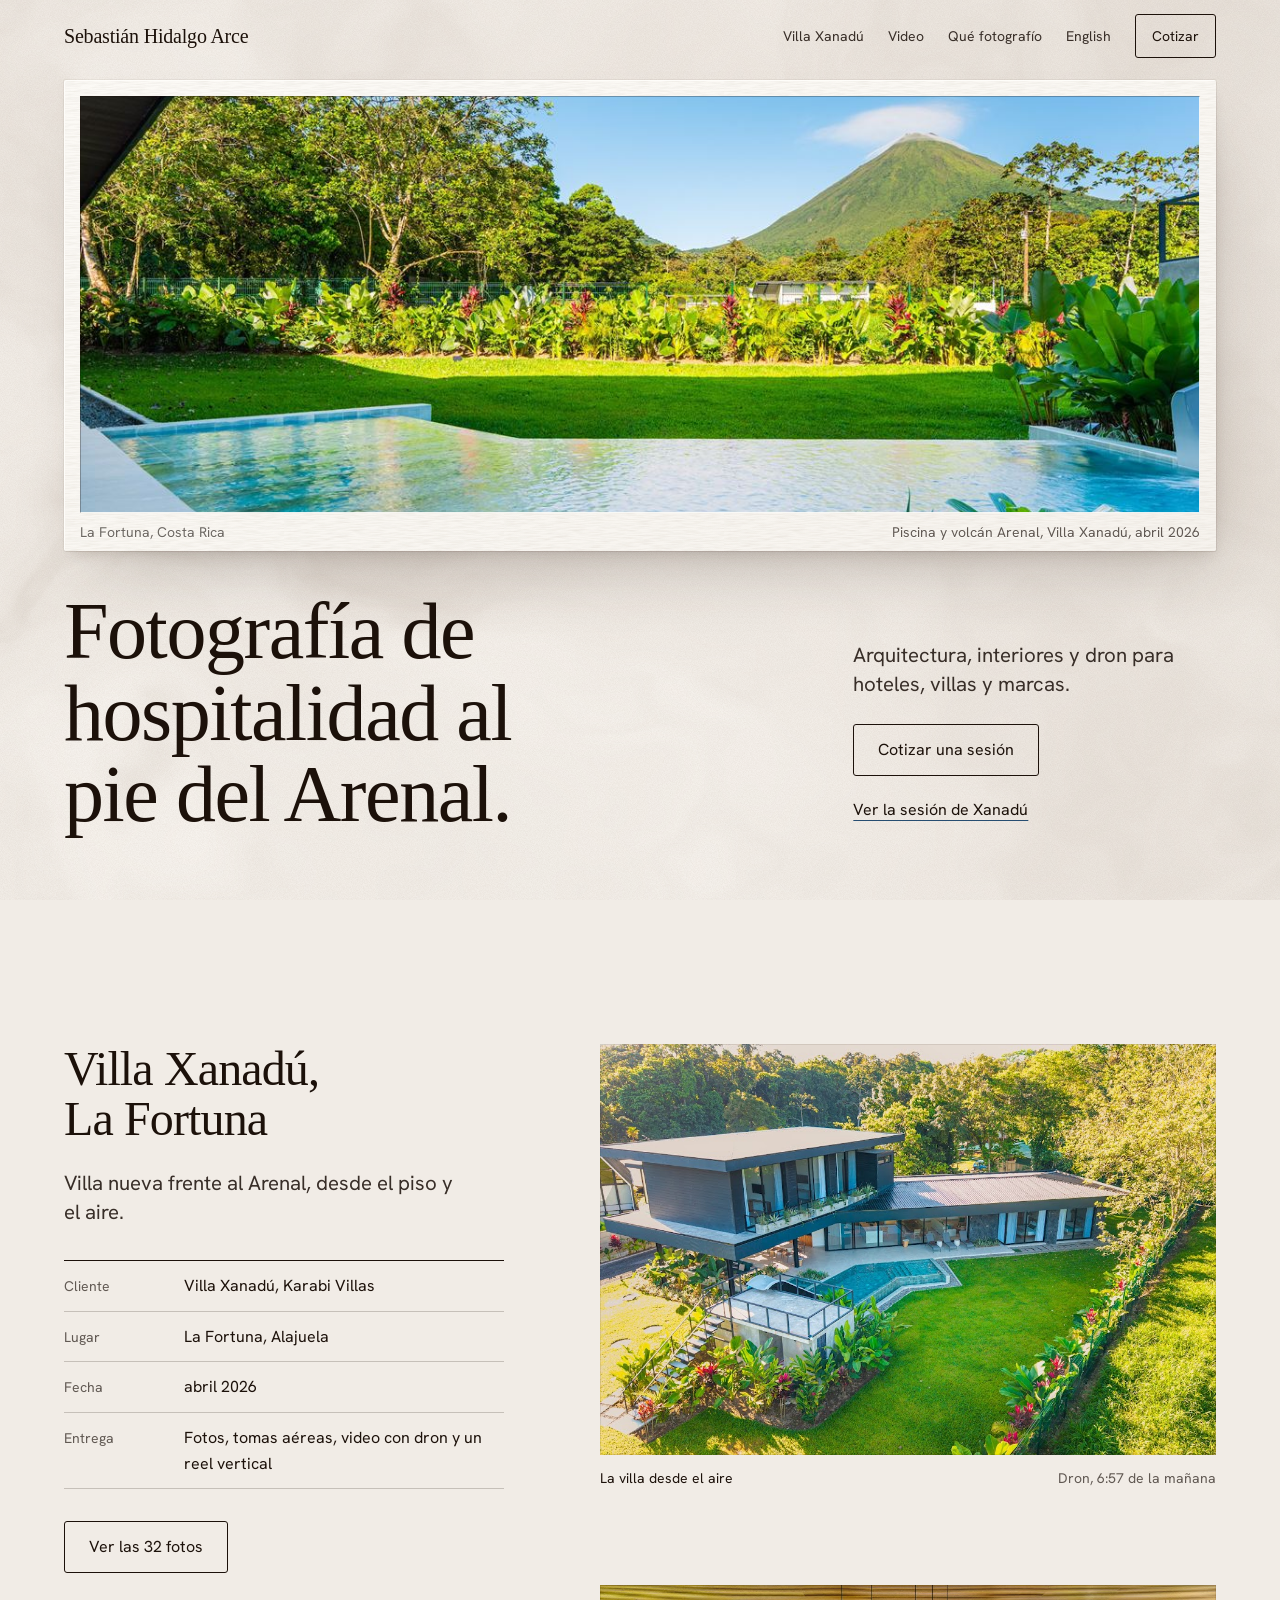
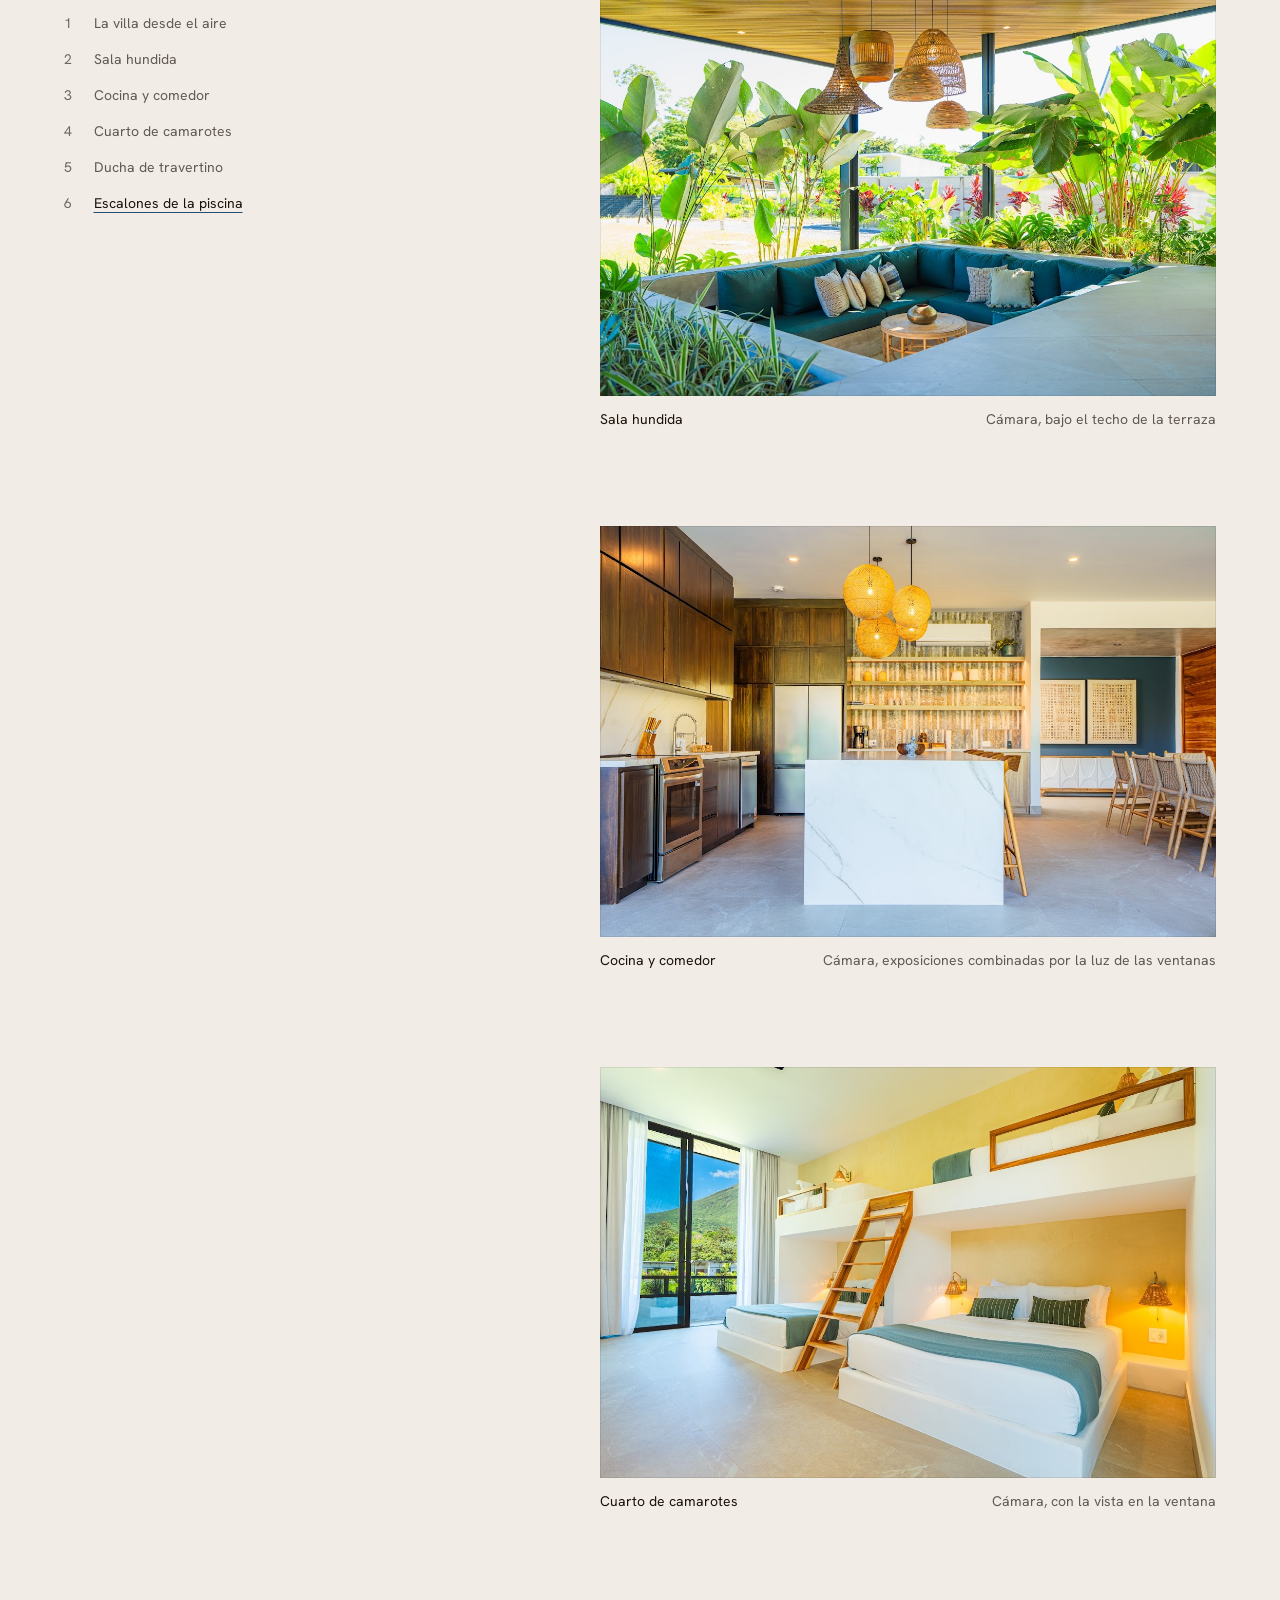
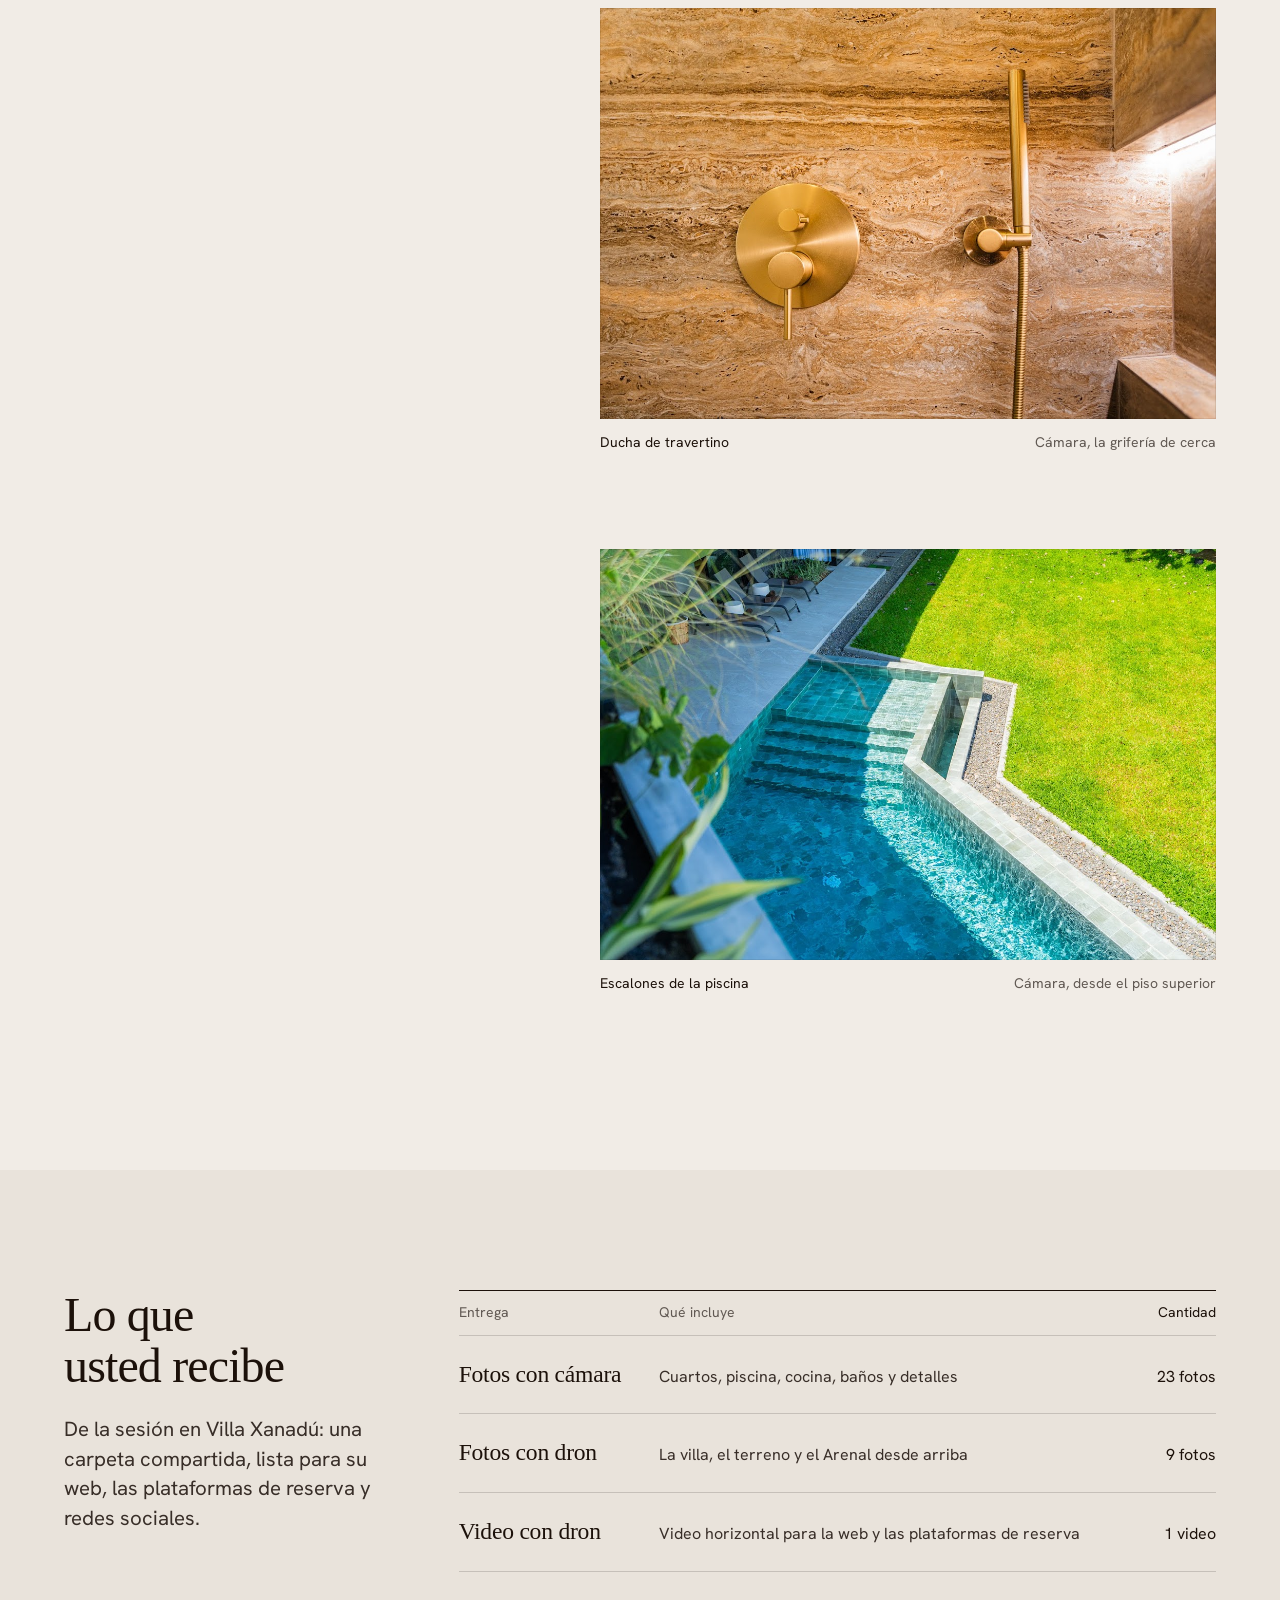
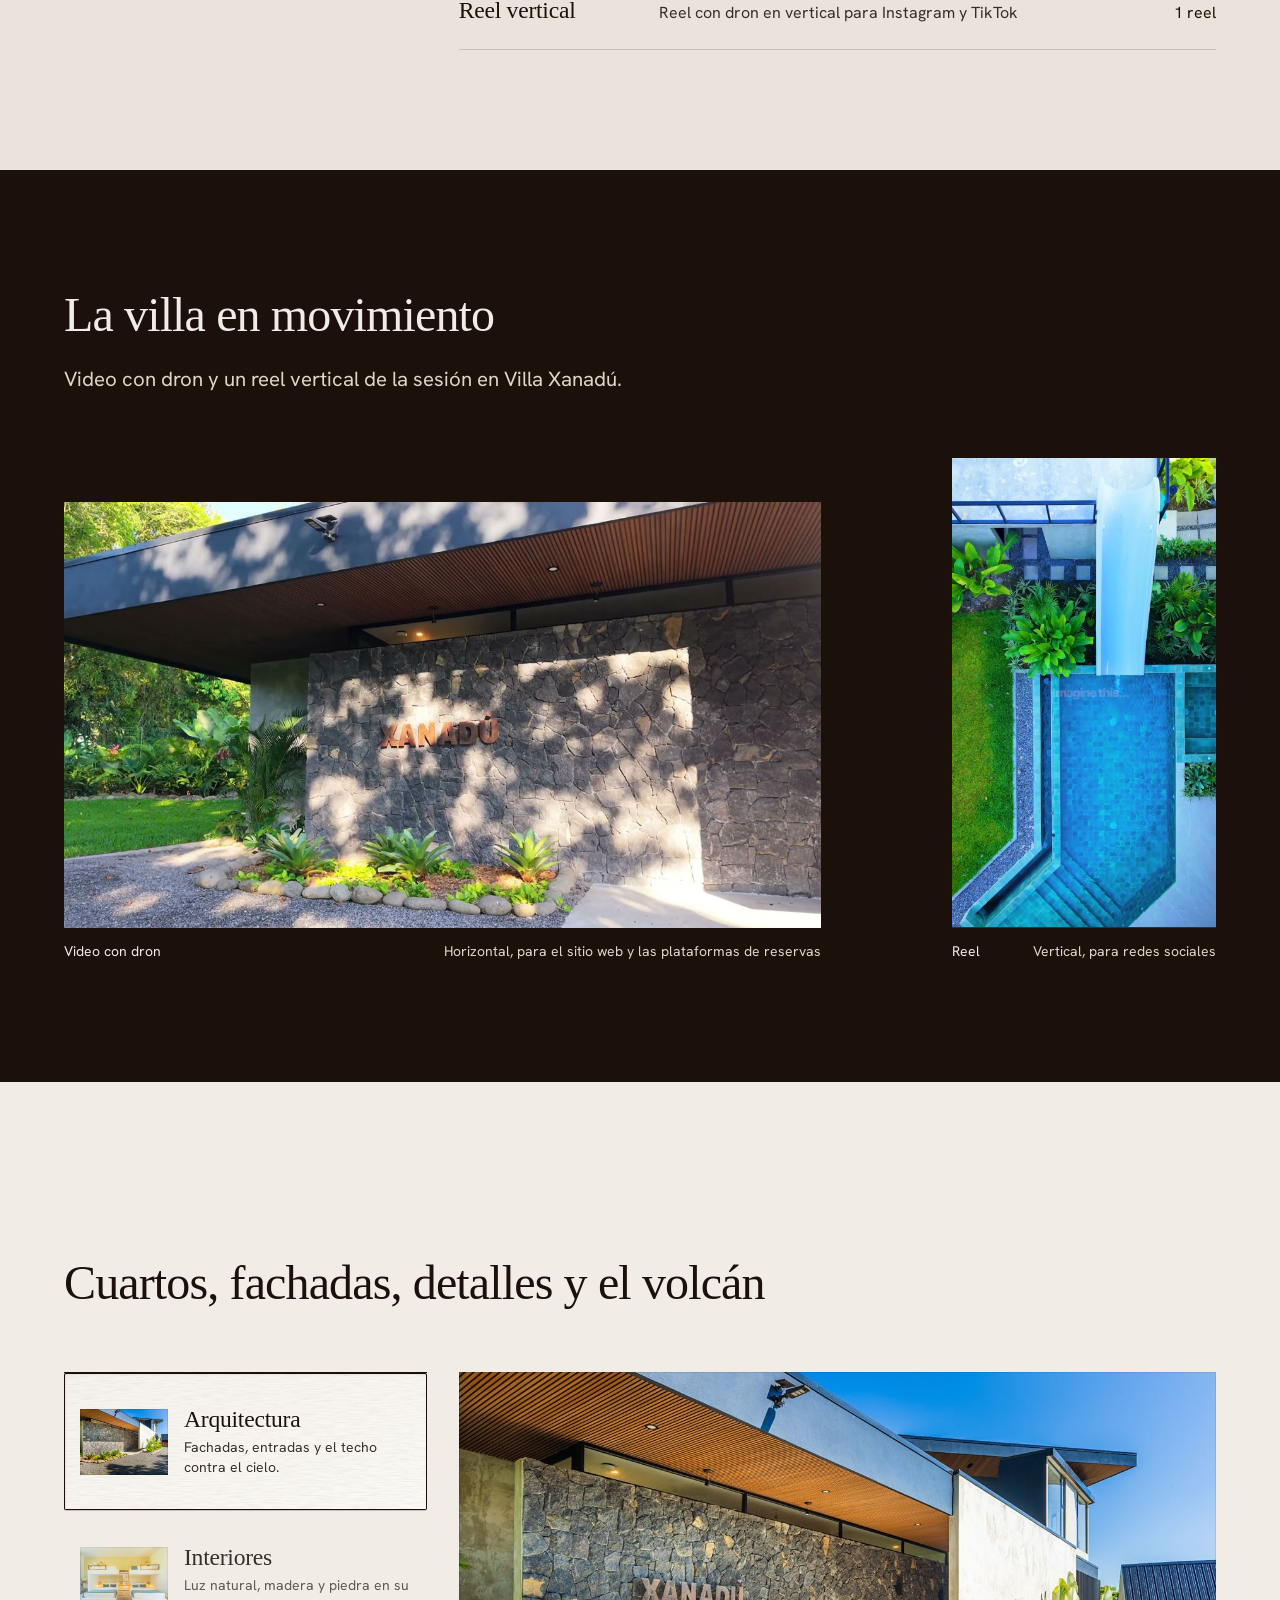
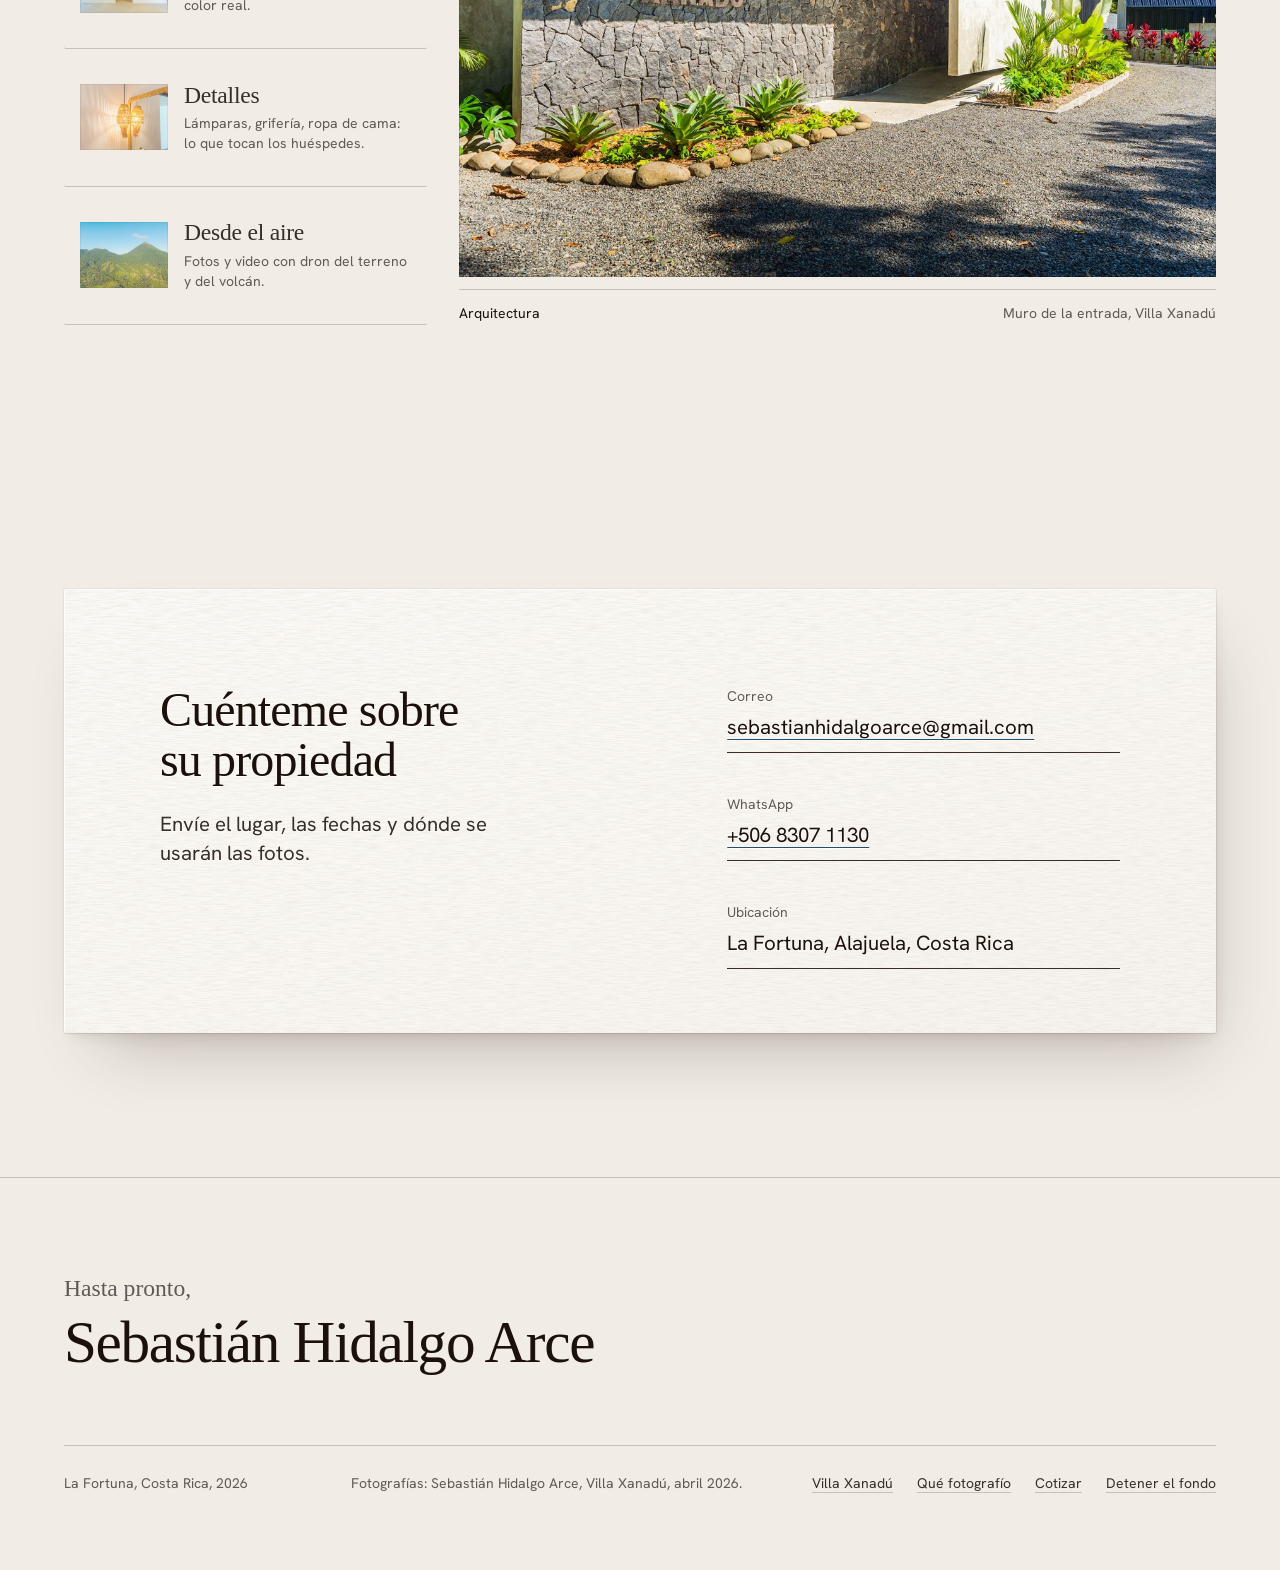
==== commit 39347a58: "Remove the "Watch the full film" button from the film loops The loops now stand on their own as movi" ====
--- a/site/es/index.html
+++ b/site/es/index.html
@@ -167,24 +167,17 @@
         <p class="lead">Video con dron y un reel vertical de la sesión en Villa Xanadú.</p>
       </div>
       <figure class="film film--wide">
-        <div class="film__frame" data-film="1Stk4nPyi4nQVbZQ6upRMGpN-bQSBrVXM" data-film-title="Video con dron">
+        <div class="film__frame">
           <video class="film__loop" src="../film/drone-loop.mp4" poster="../img/film-poster-1200.jpg" width="1800" height="1012" muted loop playsinline preload="none" aria-hidden="true" data-loop></video>
-          <a class="film__play" href="https://drive.google.com/file/d/1Stk4nPyi4nQVbZQ6upRMGpN-bQSBrVXM/view" target="_blank" rel="noopener">
-            <span class="film__badge"><svg width="24" height="24" viewBox="0 0 24 24" fill="none" stroke="currentColor" stroke-width="1.5" stroke-linecap="round" stroke-linejoin="round" aria-hidden="true"><path d="M7 4.5v15l12-7.5z"/></svg><span>Ver el video completo</span></span>
-          </a>
         </div>
         <figcaption class="wall wall--dark"><span class="wall__name">Video con dron</span> <span class="wall__note">Horizontal, para el sitio web y las plataformas de reservas</span></figcaption>
       </figure>
       <figure class="film film--tall">
-        <div class="film__frame" data-film="1I_g67vbj00AeXFLqb5OsgRajybxWYEEm" data-film-title="Reel">
+        <div class="film__frame">
           <video class="film__loop" src="../film/reel-loop.mp4" poster="../img/reel-poster.jpg" width="900" height="1600" muted loop playsinline preload="none" aria-hidden="true" data-loop></video>
-          <a class="film__play" href="https://drive.google.com/file/d/1I_g67vbj00AeXFLqb5OsgRajybxWYEEm/view" target="_blank" rel="noopener">
-            <span class="film__badge"><svg width="24" height="24" viewBox="0 0 24 24" fill="none" stroke="currentColor" stroke-width="1.5" stroke-linecap="round" stroke-linejoin="round" aria-hidden="true"><path d="M7 4.5v15l12-7.5z"/></svg><span>Ver el reel completo</span></span>
-          </a>
         </div>
         <figcaption class="wall wall--dark"><span class="wall__name">Reel</span> <span class="wall__note">Vertical, para redes sociales</span></figcaption>
       </figure>
-      <p class="film-band__note">Aquí se ven clips cortos sin sonido. Los videos completos, con sonido, se abren desde Google Drive.</p>
     </div>
   </section>
 
--- a/site/style.css
+++ b/site/style.css
@@ -188,14 +188,7 @@
 .film--tall { grid-column: 10 / span 3; }
 .film__frame { position: relative; overflow: hidden; aspect-ratio: 16 / 9; background: var(--color-ink-2); }
 .film--tall .film__frame { aspect-ratio: 9 / 16; }
-.film__play { position: absolute; inset: 0; display: block; color: var(--color-ink); text-decoration: none; }
 .film__loop { position: absolute; inset: 0; width: 100%; height: 100%; object-fit: cover; display: block; }
-.film__badge { position: absolute; left: var(--space-md); bottom: var(--space-md); display: inline-flex; align-items: center; gap: var(--space-xs); min-height: 44px; padding: 0 var(--space-md) 0 var(--space-sm); border-radius: var(--radius-pill); background: var(--color-paper); color: var(--color-ink); font-size: var(--text-sm); white-space: nowrap; transition: background-color var(--dur-short) var(--ease-out), color var(--dur-short) var(--ease-out); }
-.film__play:hover .film__badge { background: var(--color-accent); color: var(--color-accent-ink); }
-.film__play:active .film__badge { background: var(--color-ink-2); color: var(--color-paper); }
-.film__play:focus-visible { outline: 2px solid var(--color-paper); outline-offset: 3px; }
-.film__frame iframe { position: absolute; inset: 0; width: 100%; height: 100%; border: 0; }
-.film-band__note { grid-column: 1 / -1; font-size: var(--text-sm); color: var(--color-paper-3); }
 .wall--dark .wall__name { color: var(--color-paper); }
 .wall--dark .wall__note { color: var(--color-paper-3); }
 
@@ -305,5 +298,5 @@
 .lost .lead { max-width: 44ch; }
 
 @media (prefers-reduced-motion: reduce) {
-  .choice, .choice__thumb, .btn, .link, main, .nav, .viewer__img, .viewer__btn, .film__badge, .gallery__link::after, .work__link, .js img.is-arriving { transition: none; }
+  .choice, .choice__thumb, .btn, .link, main, .nav, .viewer__img, .viewer__btn, .gallery__link::after, .work__link, .js img.is-arriving { transition: none; }
 }
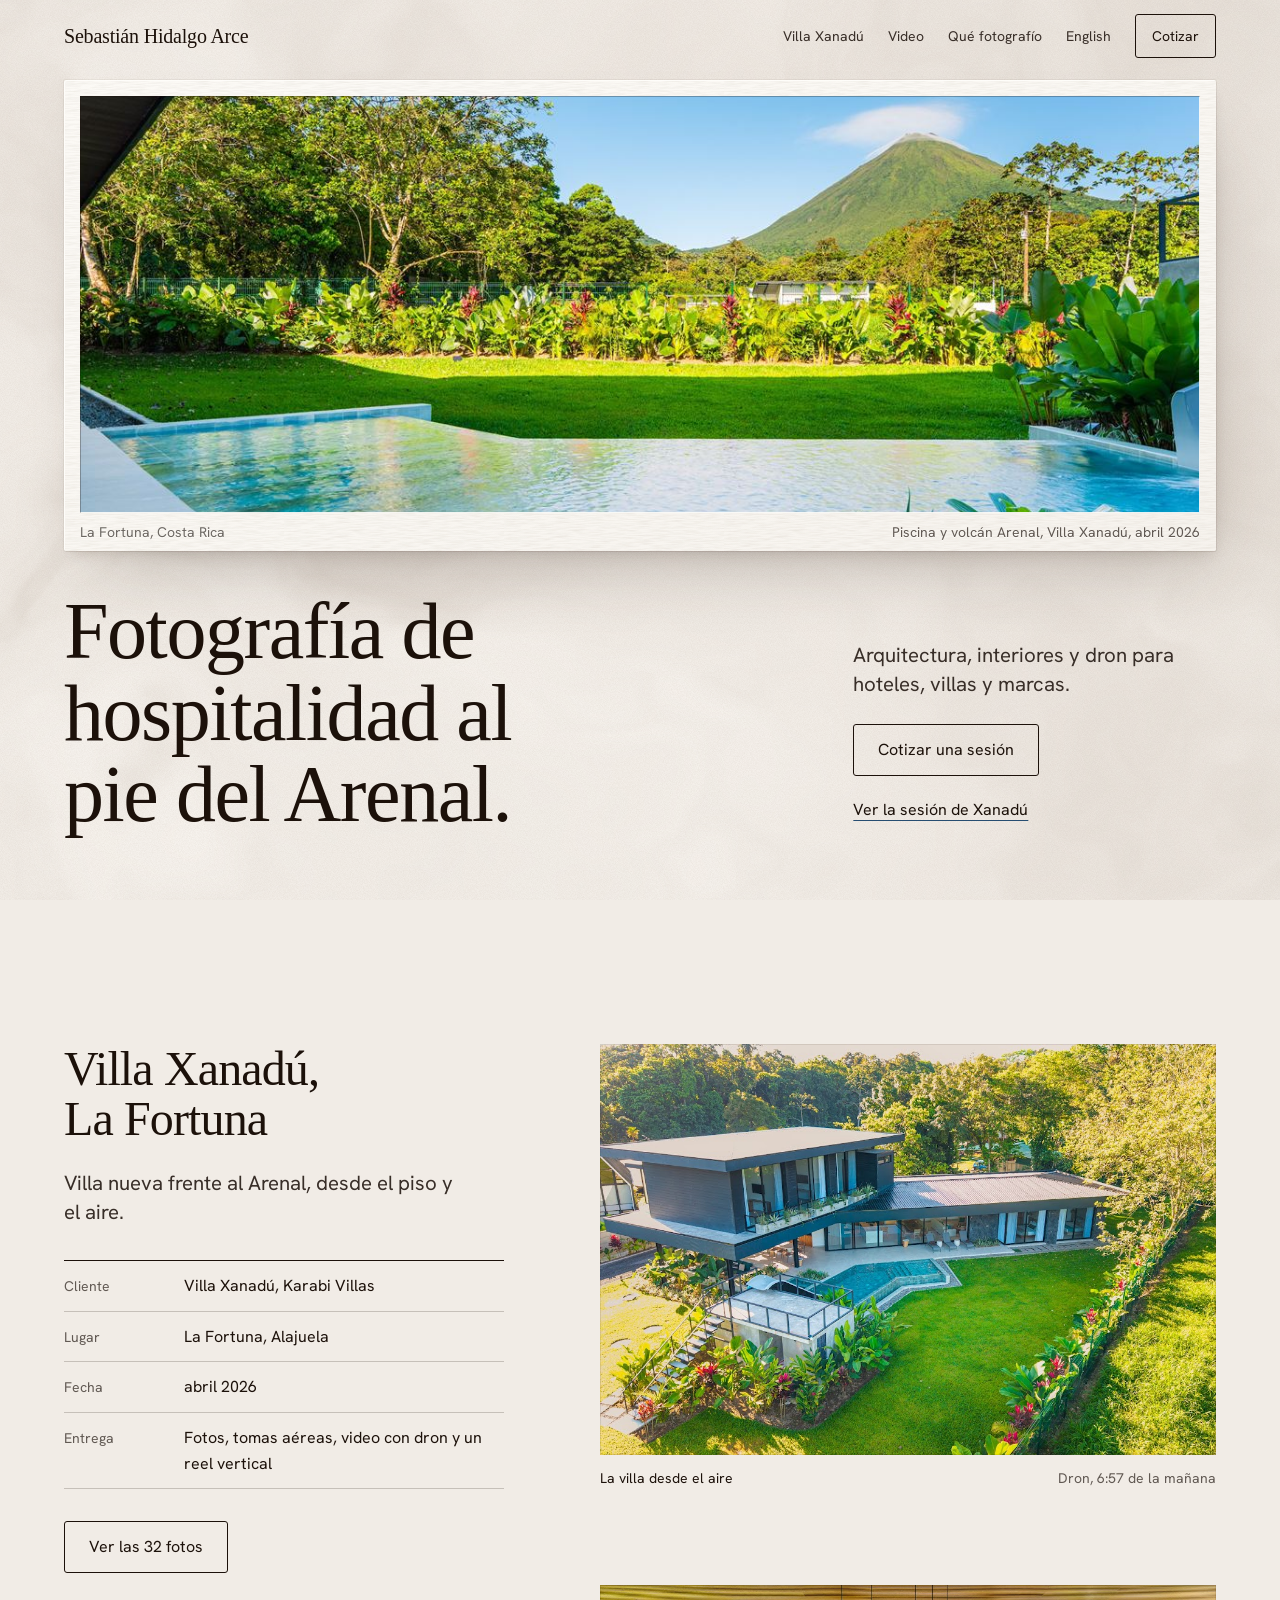
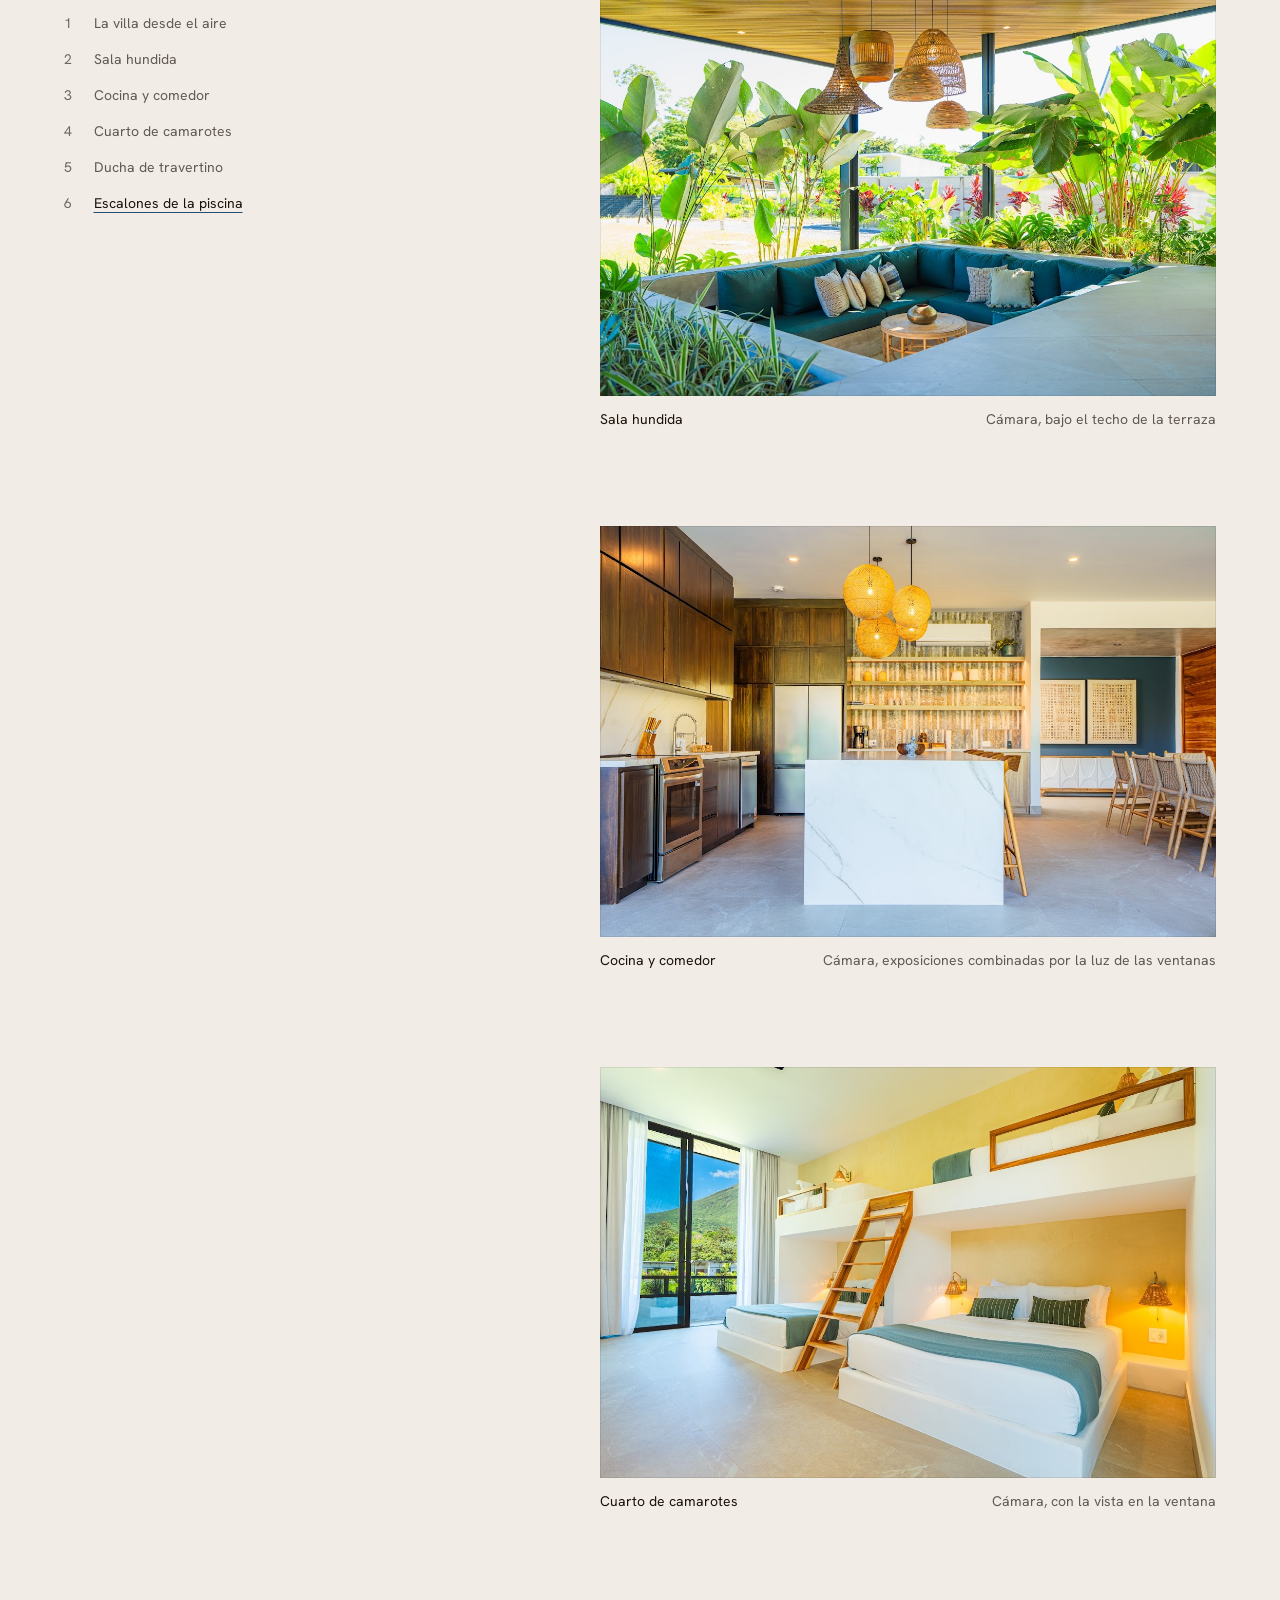
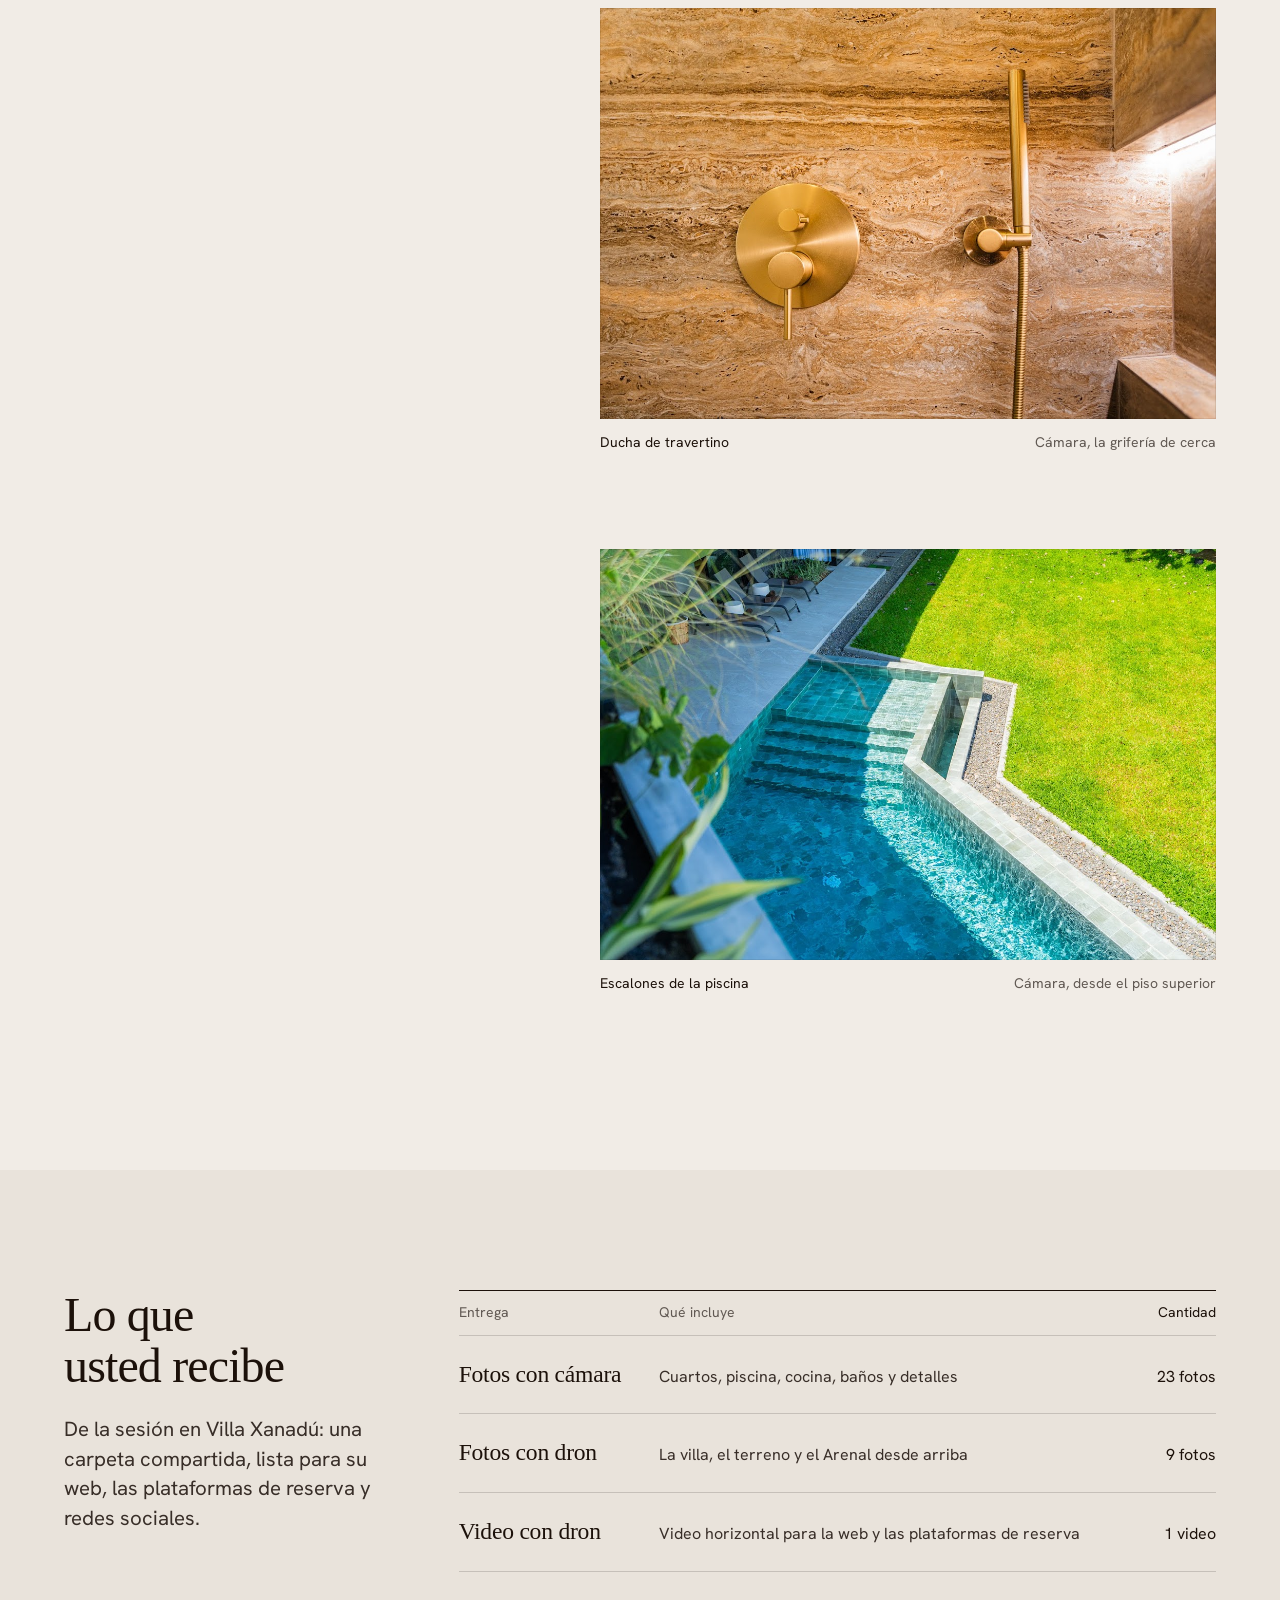
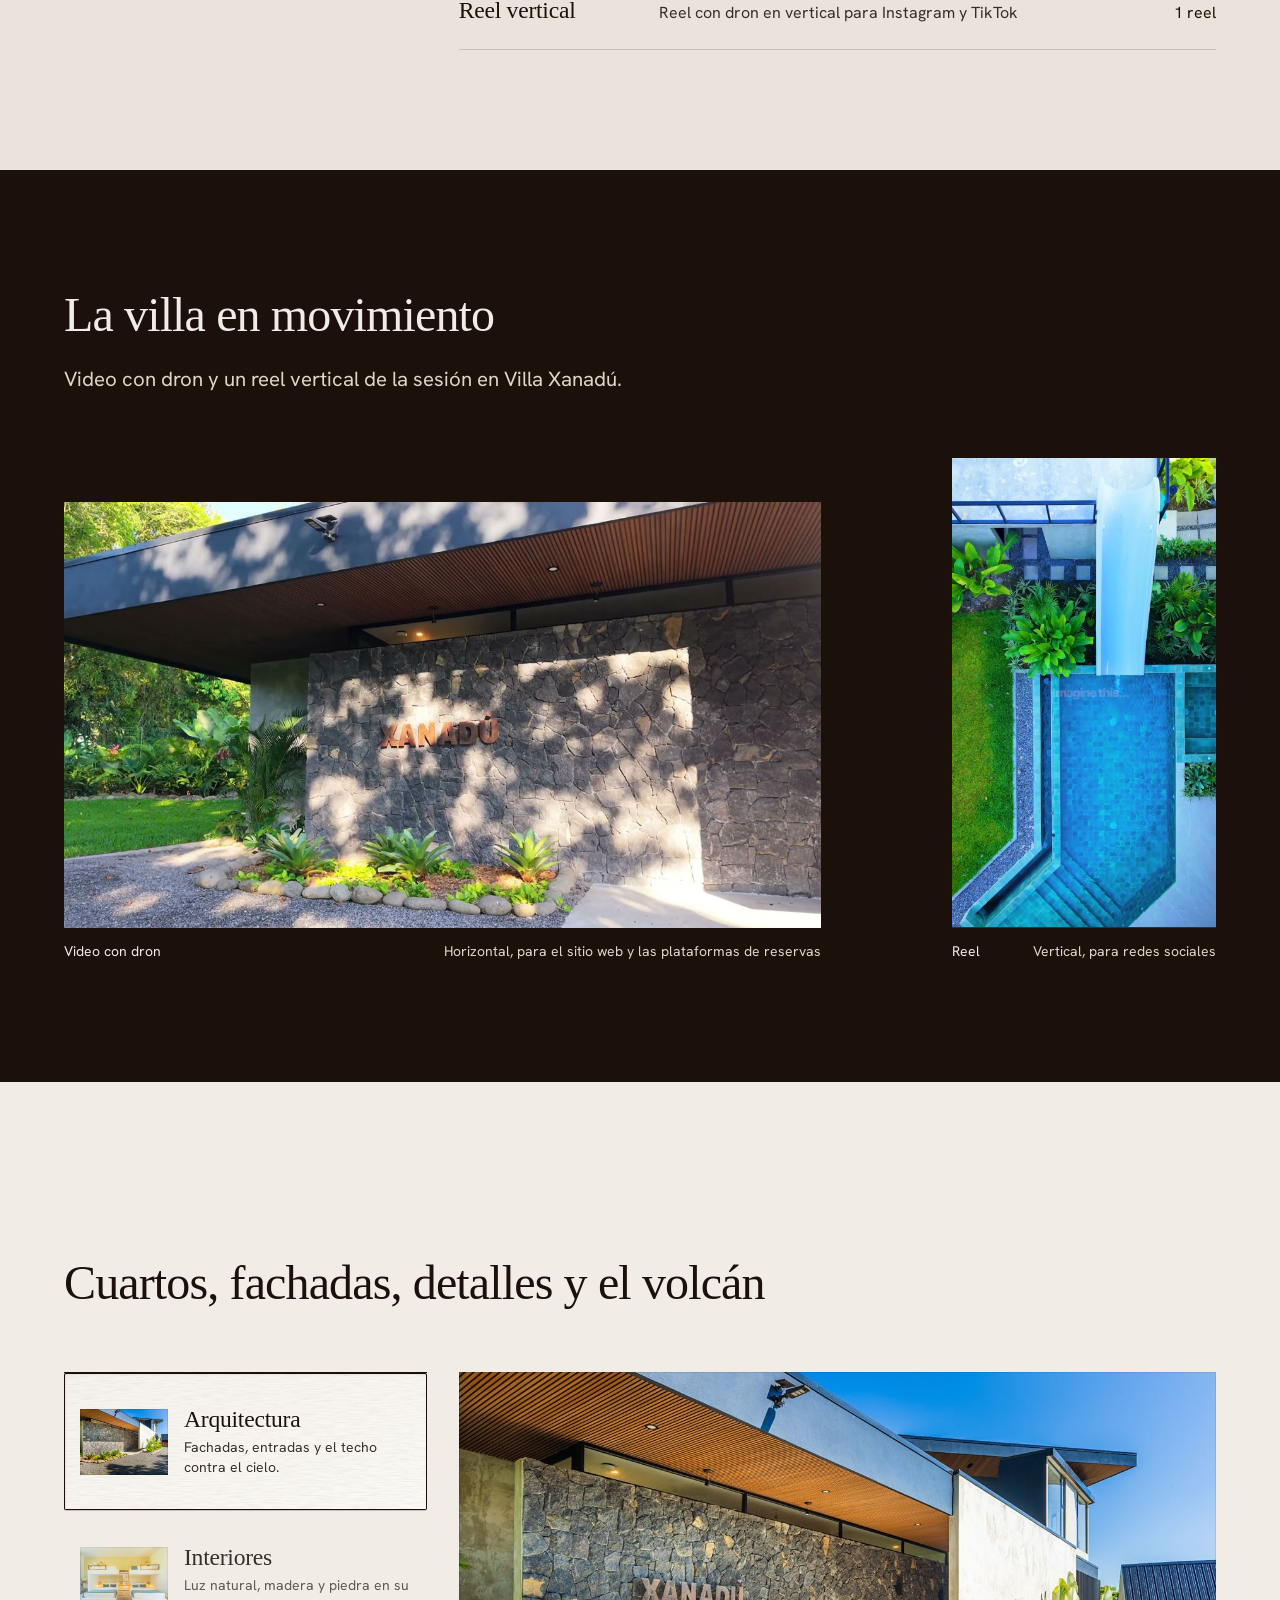
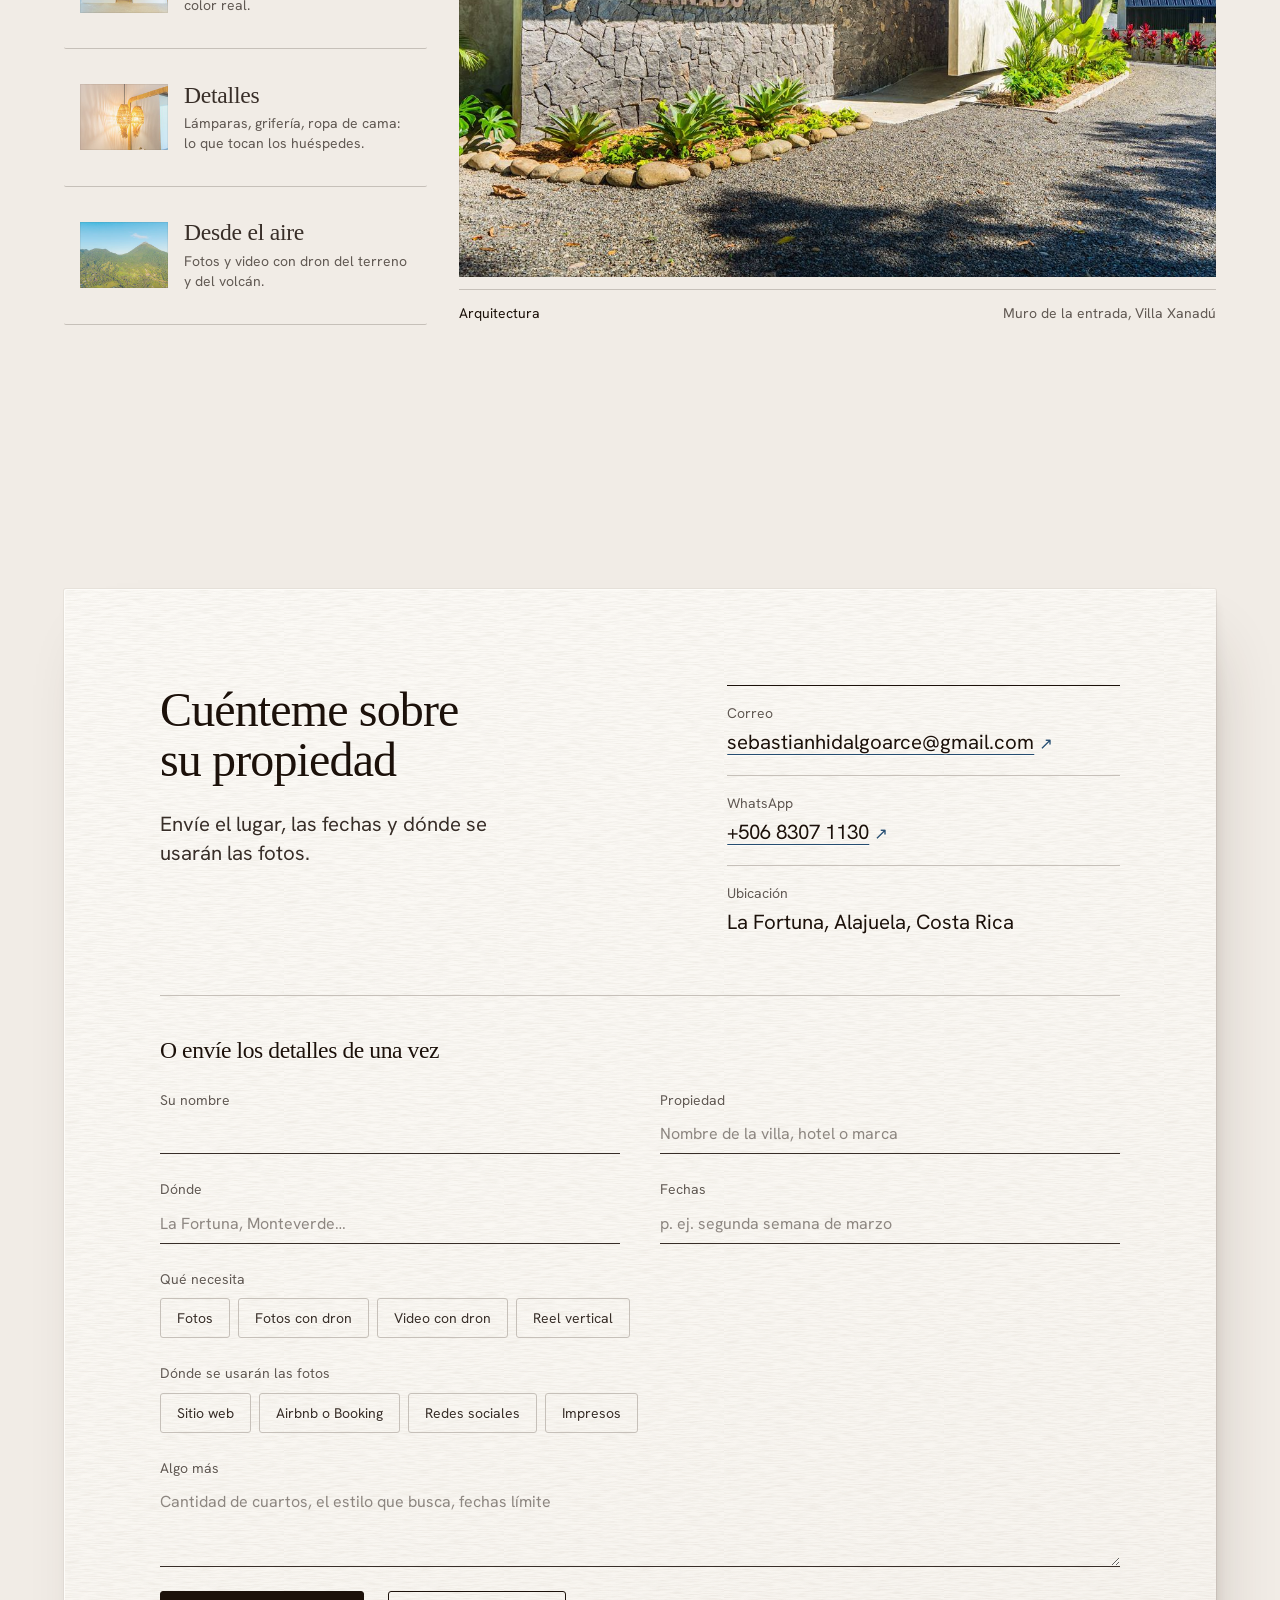
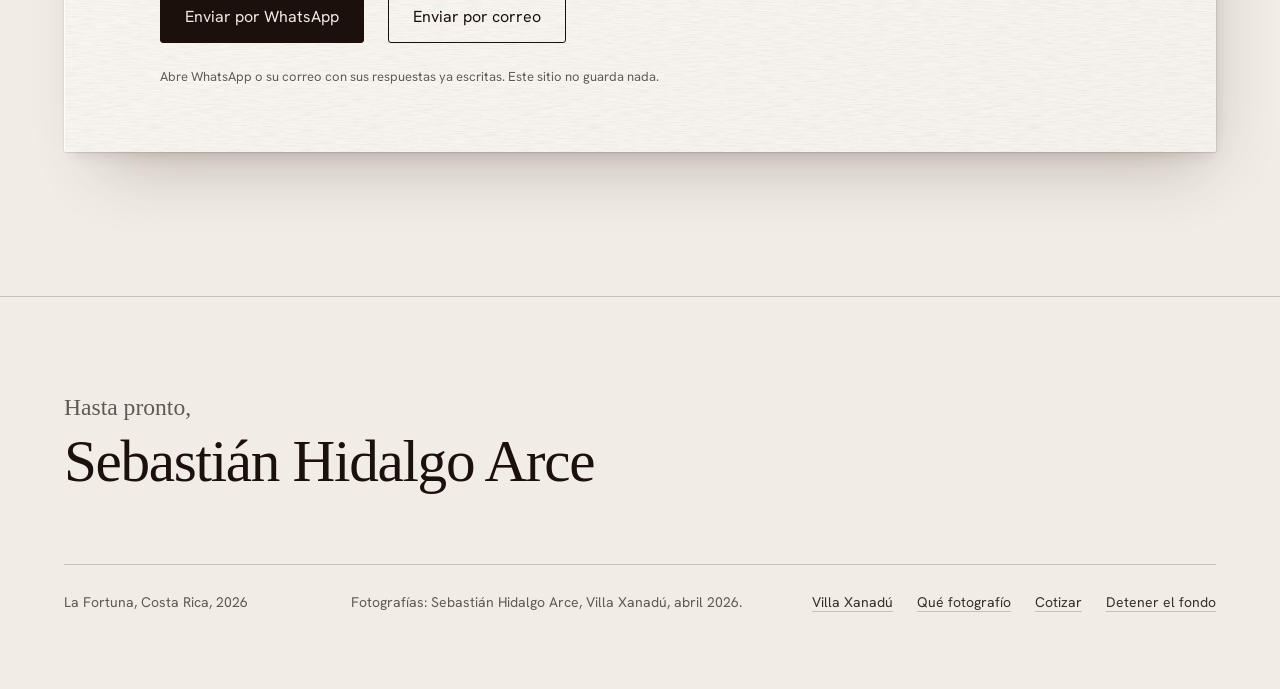
==== commit 218d2100: "Add an enquiry form and Google business details; tidy the contact card - Enquiry form in the contact" ====
--- a/site/es/index.html
+++ b/site/es/index.html
@@ -28,6 +28,84 @@
 <link href="https://fonts.googleapis.com/css2?family=Hanken+Grotesk:wght@400&display=swap" rel="stylesheet">
 <script>document.documentElement.classList.add('js');</script>
 <link rel="stylesheet" href="../style.css">
+<script type="application/ld+json">
+{
+  "@context": "https://schema.org",
+  "@type": "ProfessionalService",
+  "@id": "https://sebastian-hidalgo-photo.arenalweb.workers.dev/#business",
+  "name": "Sebastián Hidalgo Arce",
+  "description": "Fotografía de arquitectura, interiores y dron para hoteles, villas y marcas alrededor del volcán Arenal, Costa Rica.",
+  "url": "https://sebastian-hidalgo-photo.arenalweb.workers.dev/es/",
+  "image": "https://sebastian-hidalgo-photo.arenalweb.workers.dev/img/og.jpg",
+  "logo": "https://sebastian-hidalgo-photo.arenalweb.workers.dev/img/apple-touch-icon.png",
+  "email": "sebastianhidalgoarce@gmail.com",
+  "telephone": "+506 8307 1130",
+  "address": {
+    "@type": "PostalAddress",
+    "addressLocality": "La Fortuna",
+    "addressRegion": "Alajuela",
+    "addressCountry": "CR"
+  },
+  "geo": {
+    "@type": "GeoCoordinates",
+    "latitude": 10.4678,
+    "longitude": -84.6427
+  },
+  "areaServed": [
+    {
+      "@type": "Place",
+      "name": "Arenal Volcano, Costa Rica"
+    },
+    {
+      "@type": "Country",
+      "name": "Costa Rica"
+    }
+  ],
+  "knowsLanguage": [
+    "es",
+    "en"
+  ],
+  "founder": {
+    "@type": "Person",
+    "name": "Sebastián Hidalgo Arce",
+    "jobTitle": "Fotógrafo de hospitalidad"
+  },
+  "makesOffer": [
+    {
+      "@type": "Offer",
+      "itemOffered": {
+        "@type": "Service",
+        "name": "Arquitectura",
+        "description": "Fachadas, entradas y el techo contra el cielo."
+      }
+    },
+    {
+      "@type": "Offer",
+      "itemOffered": {
+        "@type": "Service",
+        "name": "Interiores",
+        "description": "Luz natural, madera y piedra en su color real."
+      }
+    },
+    {
+      "@type": "Offer",
+      "itemOffered": {
+        "@type": "Service",
+        "name": "Detalles",
+        "description": "Lámparas, grifería, ropa de cama: lo que tocan los huéspedes."
+      }
+    },
+    {
+      "@type": "Offer",
+      "itemOffered": {
+        "@type": "Service",
+        "name": "Desde el aire",
+        "description": "Fotos y video con dron del terreno y del volcán."
+      }
+    }
+  ]
+}
+</script>
 </head>
 <body>
 <a class="skip" href="#main">Saltar al contenido</a>
@@ -246,6 +324,37 @@
           <div><dt>WhatsApp</dt><dd><a class="card__link" href="https://wa.me/50683071130?text=Hola%20Sebasti%C3%A1n%2C%20quisiera%20consultar%20por%20una%20sesi%C3%B3n%20de%20fotos%20para%20mi%20propiedad.">+506&nbsp;8307&nbsp;1130</a></dd></div>
           <div><dt>Ubicación</dt><dd>La Fortuna, Alajuela, Costa Rica</dd></div>
         </dl>
+        <form class="enquiry" data-enquiry data-wa="https://wa.me/50683071130" data-mail="sebastianhidalgoarce@gmail.com" data-subject="Consulta de sesión de fotos" data-hello="Hola Sebastián, quisiera cotizar una sesión." hidden>
+          <h3 class="enquiry__title">O envíe los detalles de una vez</h3>
+          <div class="enquiry__grid">
+            <label class="field"><span>Su nombre</span><input name="name" autocomplete="name" data-line="Nombre" required></label>
+            <label class="field"><span>Propiedad</span><input name="property" placeholder="Nombre de la villa, hotel o marca" required></label>
+            <label class="field"><span>Dónde</span><input name="place" placeholder="La Fortuna, Monteverde…"></label>
+            <label class="field"><span>Fechas</span><input name="dates" placeholder="p. ej. segunda semana de marzo"></label>
+          </div>
+          <fieldset class="enquiry__group" data-line="Necesito"><legend>Qué necesita</legend>
+            <div class="ticks">
+              <label class="tick"><input type="checkbox" name="need" value="Fotos"> <span>Fotos</span></label>
+              <label class="tick"><input type="checkbox" name="need" value="Fotos con dron"> <span>Fotos con dron</span></label>
+              <label class="tick"><input type="checkbox" name="need" value="Video con dron"> <span>Video con dron</span></label>
+              <label class="tick"><input type="checkbox" name="need" value="Reel vertical"> <span>Reel vertical</span></label>
+            </div>
+          </fieldset>
+          <fieldset class="enquiry__group" data-line="Para"><legend>Dónde se usarán las fotos</legend>
+            <div class="ticks">
+              <label class="tick"><input type="checkbox" name="use" value="Sitio web"> <span>Sitio web</span></label>
+              <label class="tick"><input type="checkbox" name="use" value="Airbnb o Booking"> <span>Airbnb o Booking</span></label>
+              <label class="tick"><input type="checkbox" name="use" value="Redes sociales"> <span>Redes sociales</span></label>
+              <label class="tick"><input type="checkbox" name="use" value="Impresos"> <span>Impresos</span></label>
+            </div>
+          </fieldset>
+          <label class="field"><span>Algo más</span><textarea name="message" rows="3" placeholder="Cantidad de cuartos, el estilo que busca, fechas límite"></textarea></label>
+          <div class="actions">
+            <button class="btn btn--solid" type="submit" value="wa">Enviar por WhatsApp</button>
+            <button class="btn" type="submit" value="mail">Enviar por correo</button>
+          </div>
+          <p class="enquiry__note">Abre WhatsApp o su correo con sus respuestas ya escritas. Este sitio no guarda nada.</p>
+        </form>
       </div>
     </div>
   </section>
--- a/site/style.css
+++ b/site/style.css
@@ -150,11 +150,15 @@
 .card__head { display: grid; gap: var(--space-lg); align-content: start; }
 .card h2 { max-width: 13ch; }
 .card__line { font-size: var(--text-lead); line-height: 1.45; max-width: 34ch; }
-.card__fields { align-self: end; display: grid; gap: var(--space-xl); margin: 0; }
+.card__fields { align-self: end; display: grid; margin: 0; border-top: var(--rule-head) solid var(--color-ink); }
+.card__fields > div { padding-block: var(--space-md); border-bottom: var(--rule-hair) solid var(--color-rule); }
+.card__fields > div:last-child { border-bottom: 0; padding-bottom: 0; }
 .card__fields dt { font-size: var(--text-sm); color: var(--color-muted); }
-.card__fields dd { margin: var(--space-2xs) 0 0; padding-bottom: var(--space-xs); border-bottom: var(--rule-hair) solid var(--color-ink-2); font-size: var(--text-lead); color: var(--color-ink); }
+.card__fields dd { margin: var(--space-3xs) 0 0; font-size: var(--text-lead); color: var(--color-ink); }
 
 .card__link { color: var(--color-ink); text-decoration: underline; text-decoration-color: var(--color-accent); text-decoration-thickness: 1px; text-underline-offset: 0.25em; white-space: nowrap; transition: color var(--dur-short) var(--ease-out); }
+.card__link::after { content: "\2197"; display: inline-block; margin-left: 0.3em; font-size: 0.8em; text-decoration: none; color: var(--color-accent); transition: transform var(--dur-short) var(--ease-out); }
+.card__link:hover::after { transform: translate(2px, -2px); }
 .card__link:hover { color: var(--color-accent); }
 .card__link:active { color: var(--color-ink-2); }
 .card__link:focus-visible { outline: 2px solid var(--color-focus); outline-offset: 2px; }
@@ -292,6 +296,30 @@
 .js img.is-pending { opacity: 0; }
 .js img.is-arriving { transition: opacity var(--dur-long) var(--ease-out); }
 
+/* ---------- enquiry form, inside the contact card ---------- */
+.enquiry { grid-column: 1 / -1; display: grid; gap: var(--space-lg); margin-top: var(--space-md); padding-top: var(--space-xl); border-top: var(--rule-hair) solid var(--color-rule); }
+.enquiry[hidden] { display: none; }
+.enquiry__title { font: var(--serif-small) var(--text-title)/1.2 var(--font-display); color: var(--color-ink); }
+.enquiry__grid { display: grid; grid-template-columns: repeat(2, minmax(0, 1fr)); gap: var(--space-lg) var(--space-xl); }
+.field { display: grid; gap: var(--space-2xs); font-size: var(--text-sm); color: var(--color-muted); }
+.field input, .field textarea { width: 100%; padding: var(--space-xs) 0; border: 0; border-bottom: var(--rule-hair) solid var(--color-ink-2); border-radius: 0; background: transparent; font: 400 var(--text-md)/1.4 var(--font-body); color: var(--color-ink); }
+.field textarea { resize: vertical; min-height: 4.5rem; }
+.field input::placeholder, .field textarea::placeholder { color: var(--color-muted); opacity: 0.7; }
+.field input:focus-visible, .field textarea:focus-visible { outline: 2px solid var(--color-focus); outline-offset: 2px; }
+.enquiry__group { margin: 0; padding: 0; border: 0; min-width: 0; }
+.enquiry__group legend { padding: 0; margin-bottom: var(--space-xs); font-size: var(--text-sm); color: var(--color-muted); }
+.ticks { display: flex; flex-wrap: wrap; gap: var(--space-xs); }
+.tick { position: relative; display: inline-flex; cursor: pointer; }
+.tick input { position: absolute; opacity: 0; inset: 0; margin: 0; cursor: pointer; }
+.tick span { display: inline-flex; align-items: center; min-height: 40px; padding: 0 var(--space-md); border: var(--rule-hair) solid var(--color-rule); border-radius: var(--radius-pill); font-size: var(--text-sm); color: var(--color-ink-2); transition: background-color var(--dur-short) var(--ease-out), color var(--dur-short) var(--ease-out), border-color var(--dur-short) var(--ease-out); }
+.tick:hover span { border-color: var(--color-ink-2); }
+.tick input:checked + span { background: var(--color-ink); border-color: var(--color-ink); color: var(--color-paper); }
+.tick input:focus-visible + span { outline: 2px solid var(--color-focus); outline-offset: 2px; }
+.btn--solid { background: var(--color-ink); color: var(--color-paper); }
+.btn--solid:hover { background: var(--color-accent); border-color: var(--color-accent); color: var(--color-accent-ink); }
+.enquiry__note { font-size: var(--text-xs); color: var(--color-muted); }
+@media (max-width: 40rem) { .enquiry__grid { grid-template-columns: minmax(0, 1fr); } }
+
 /* ---------- 404 ---------- */
 .lost__inner { display: grid; align-content: center; gap: var(--space-lg); min-height: 100dvh; padding-block: var(--space-2xl); }
 .lost h1 { max-width: 14ch; }
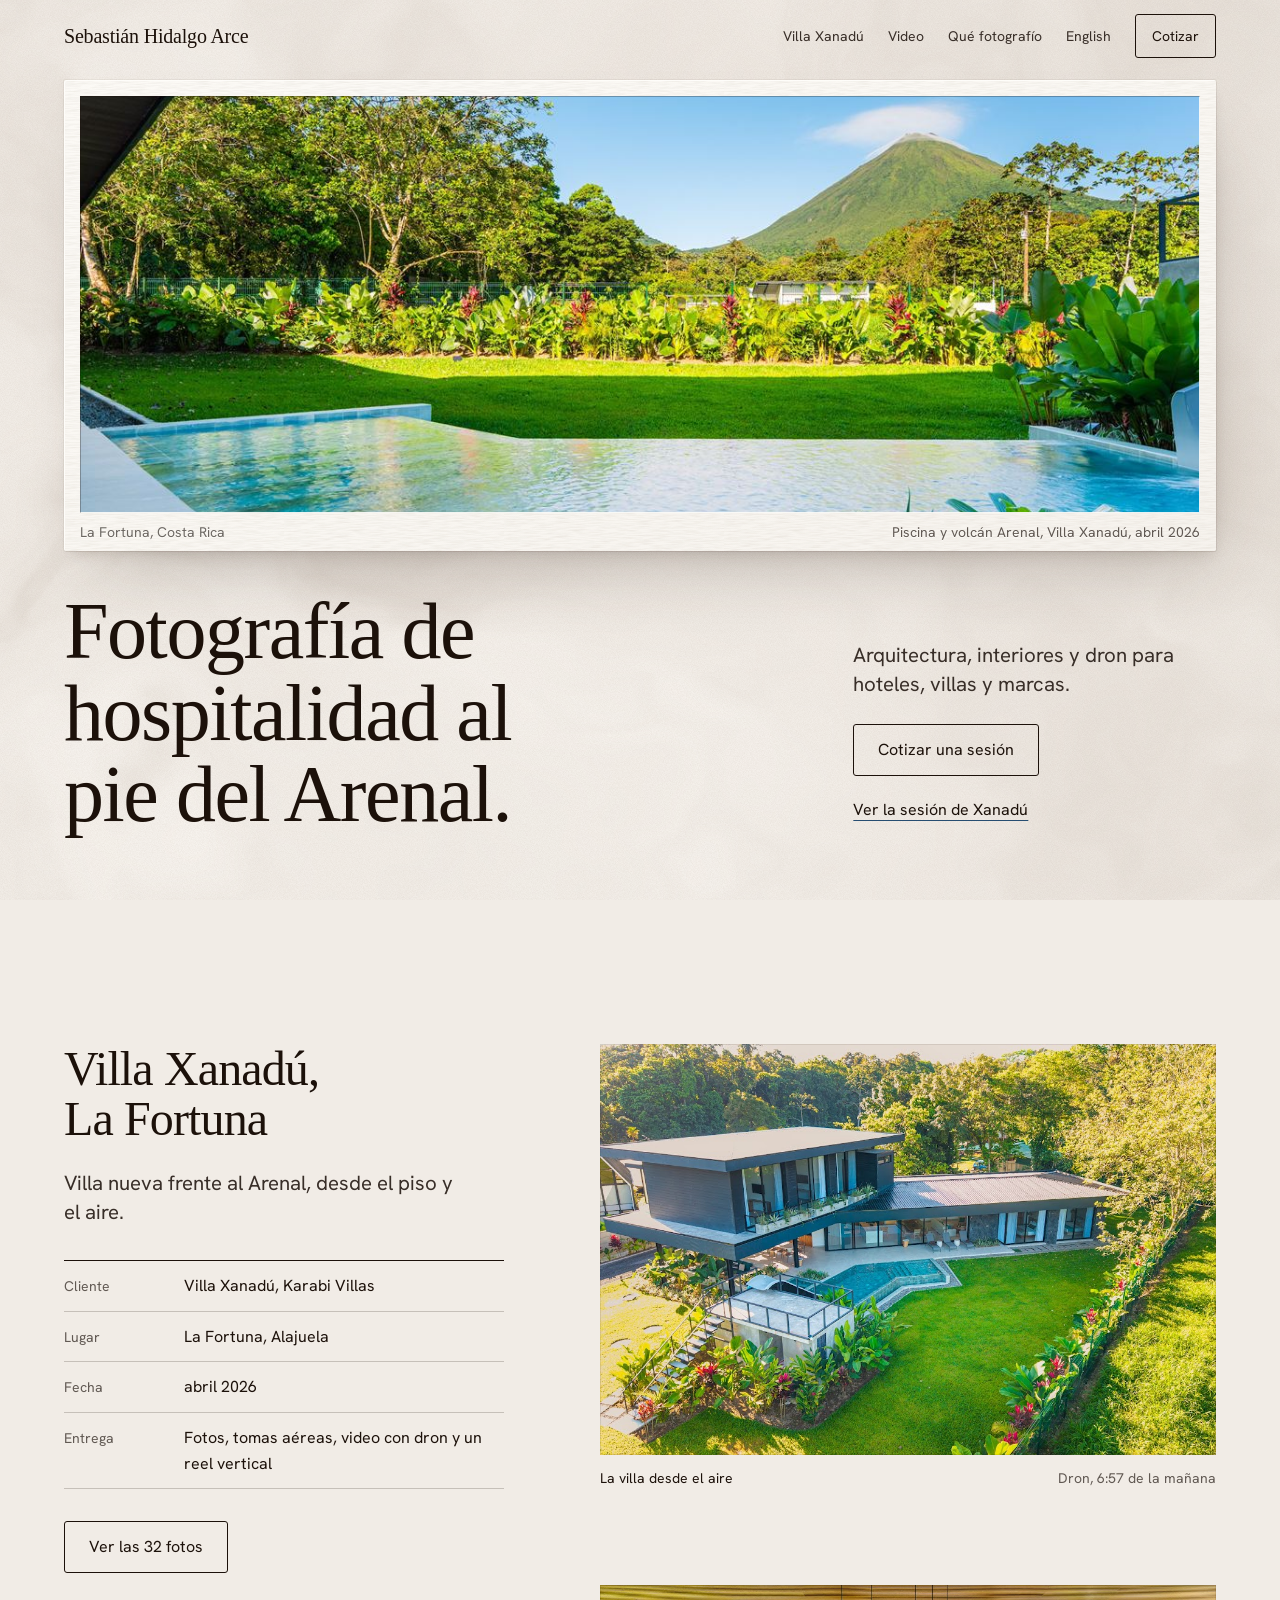
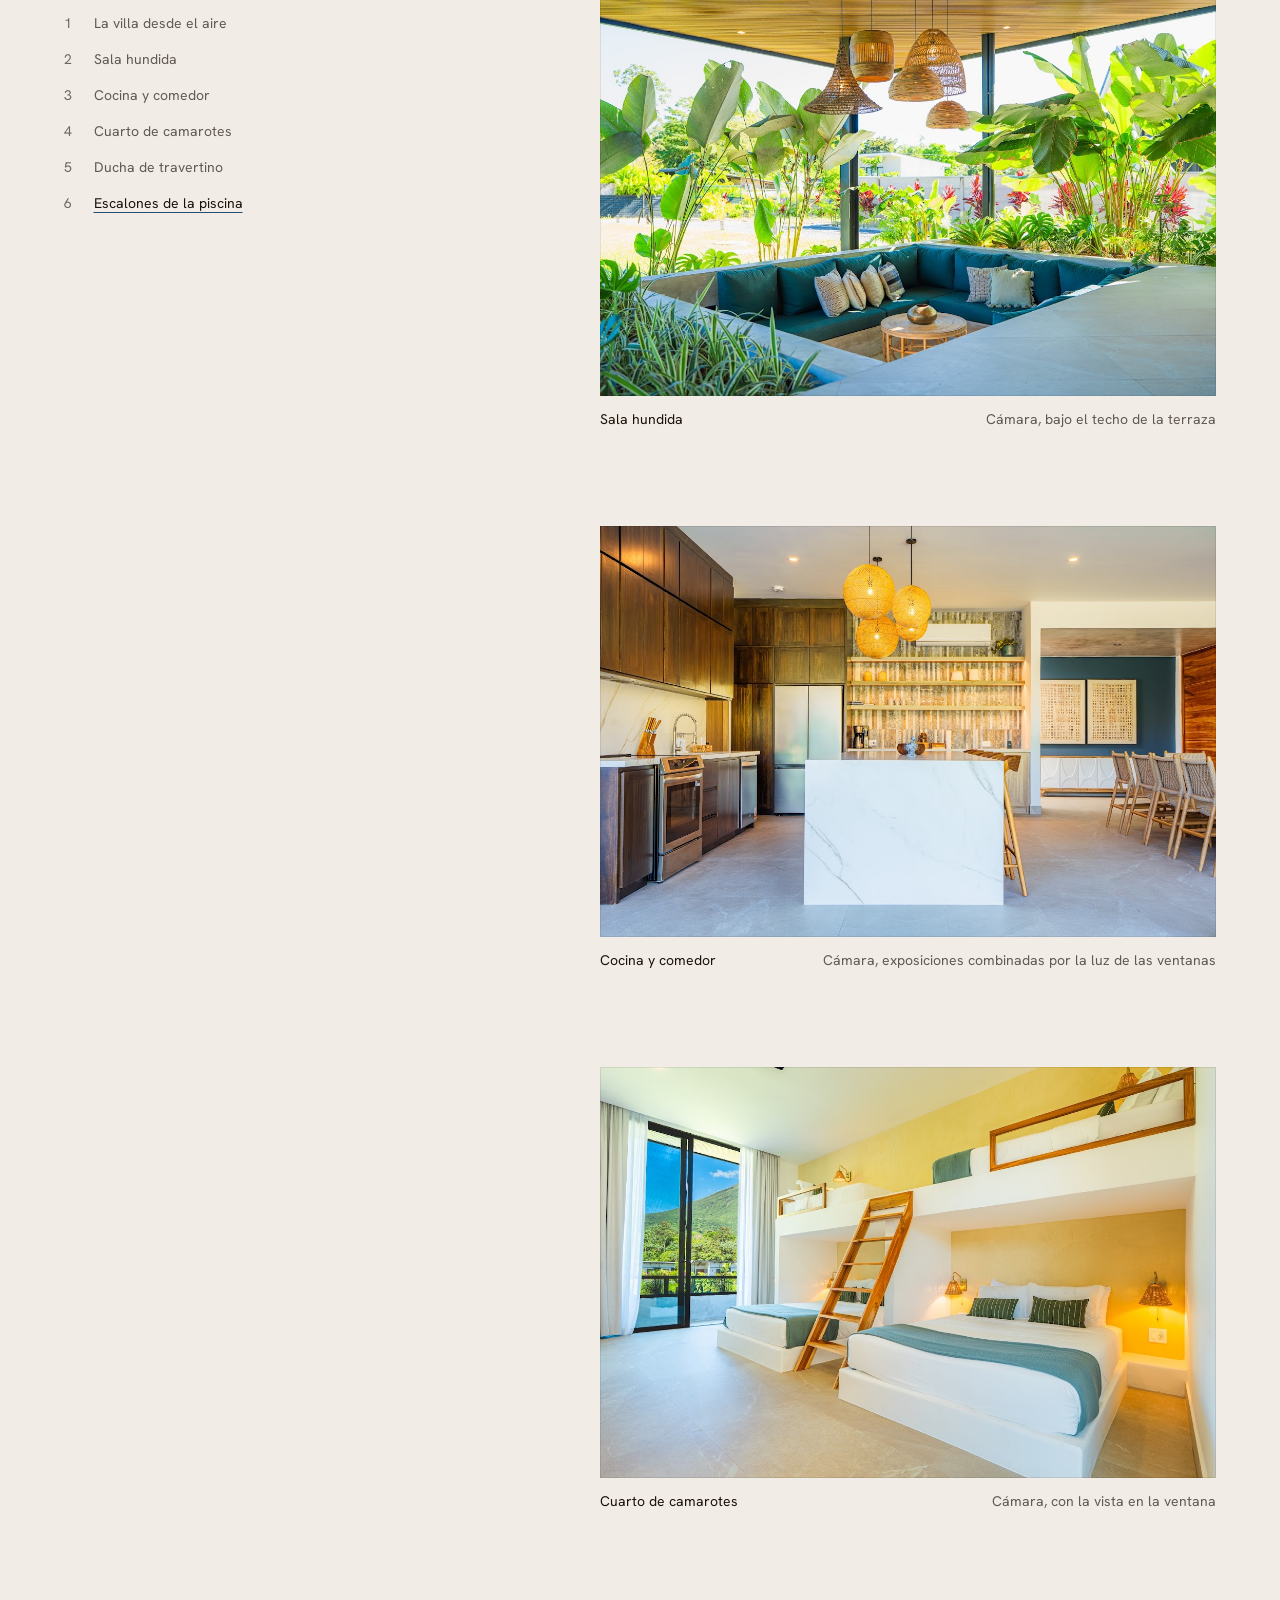
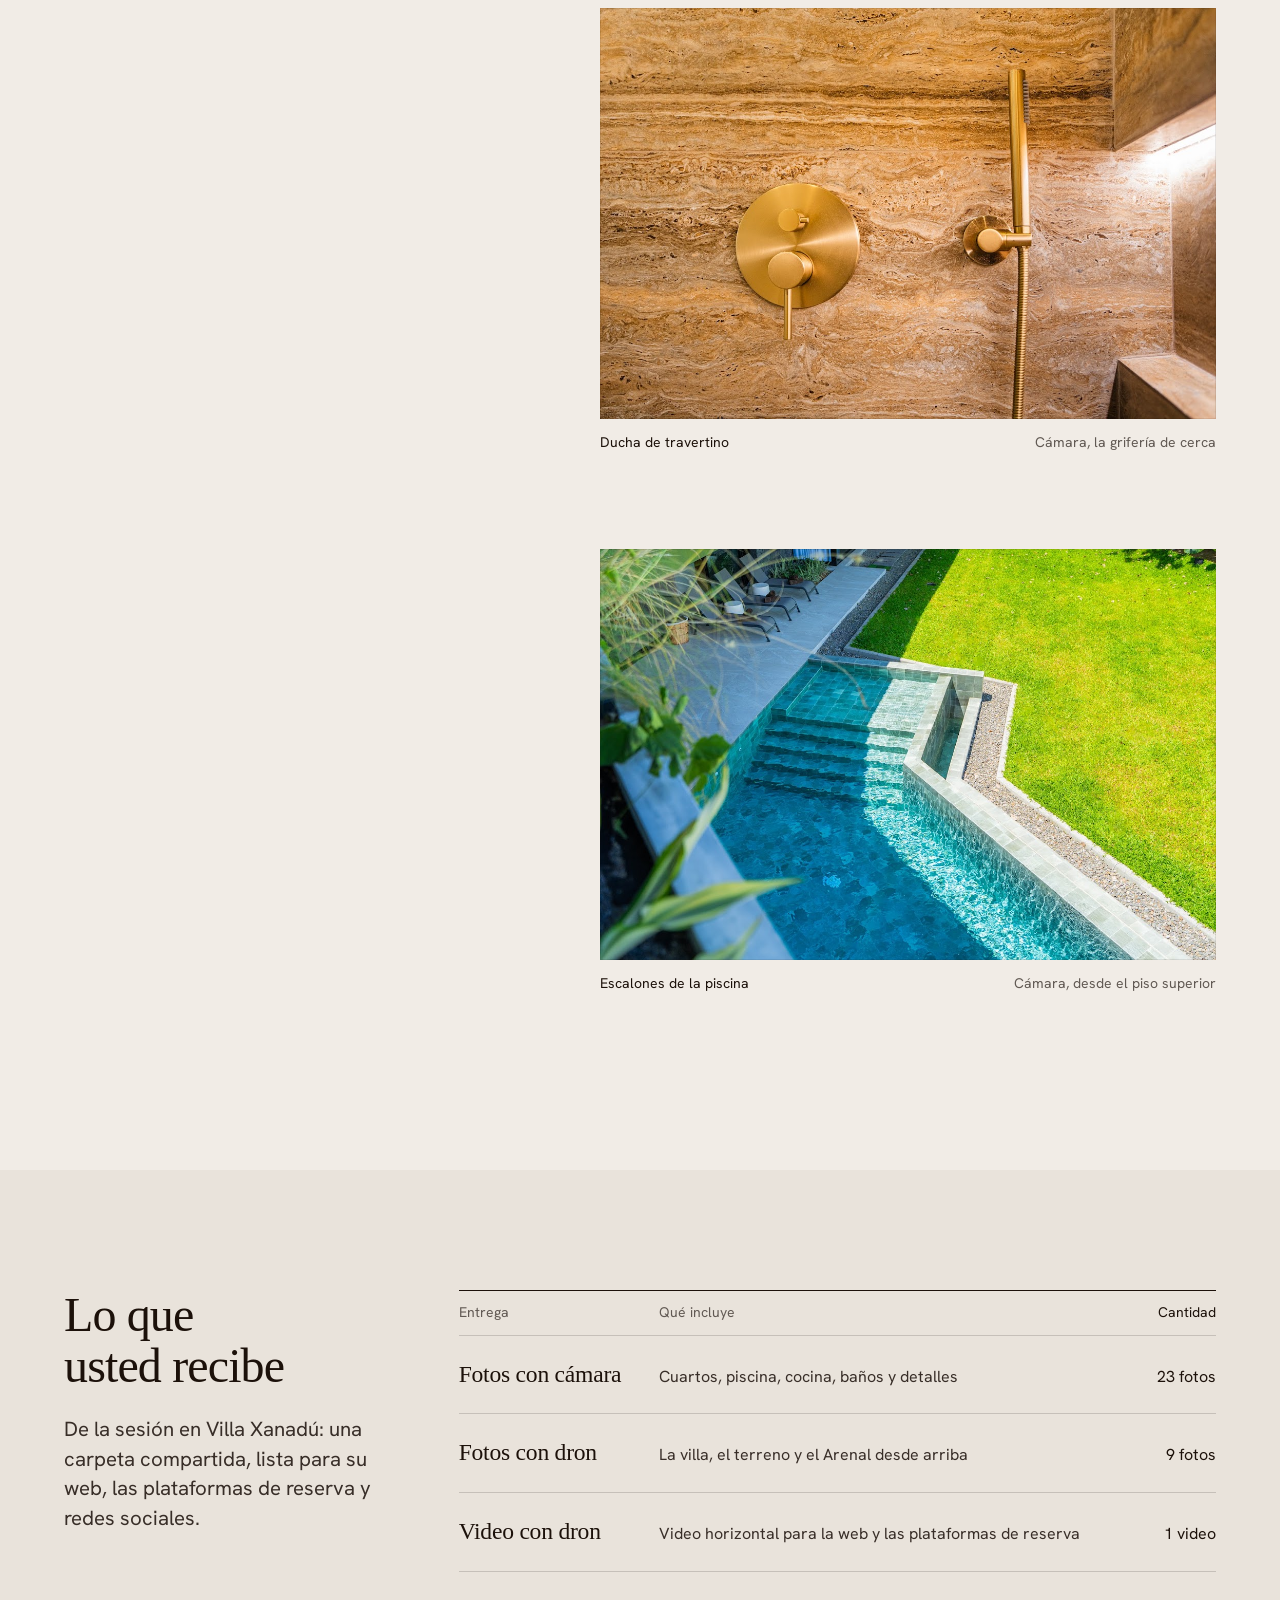
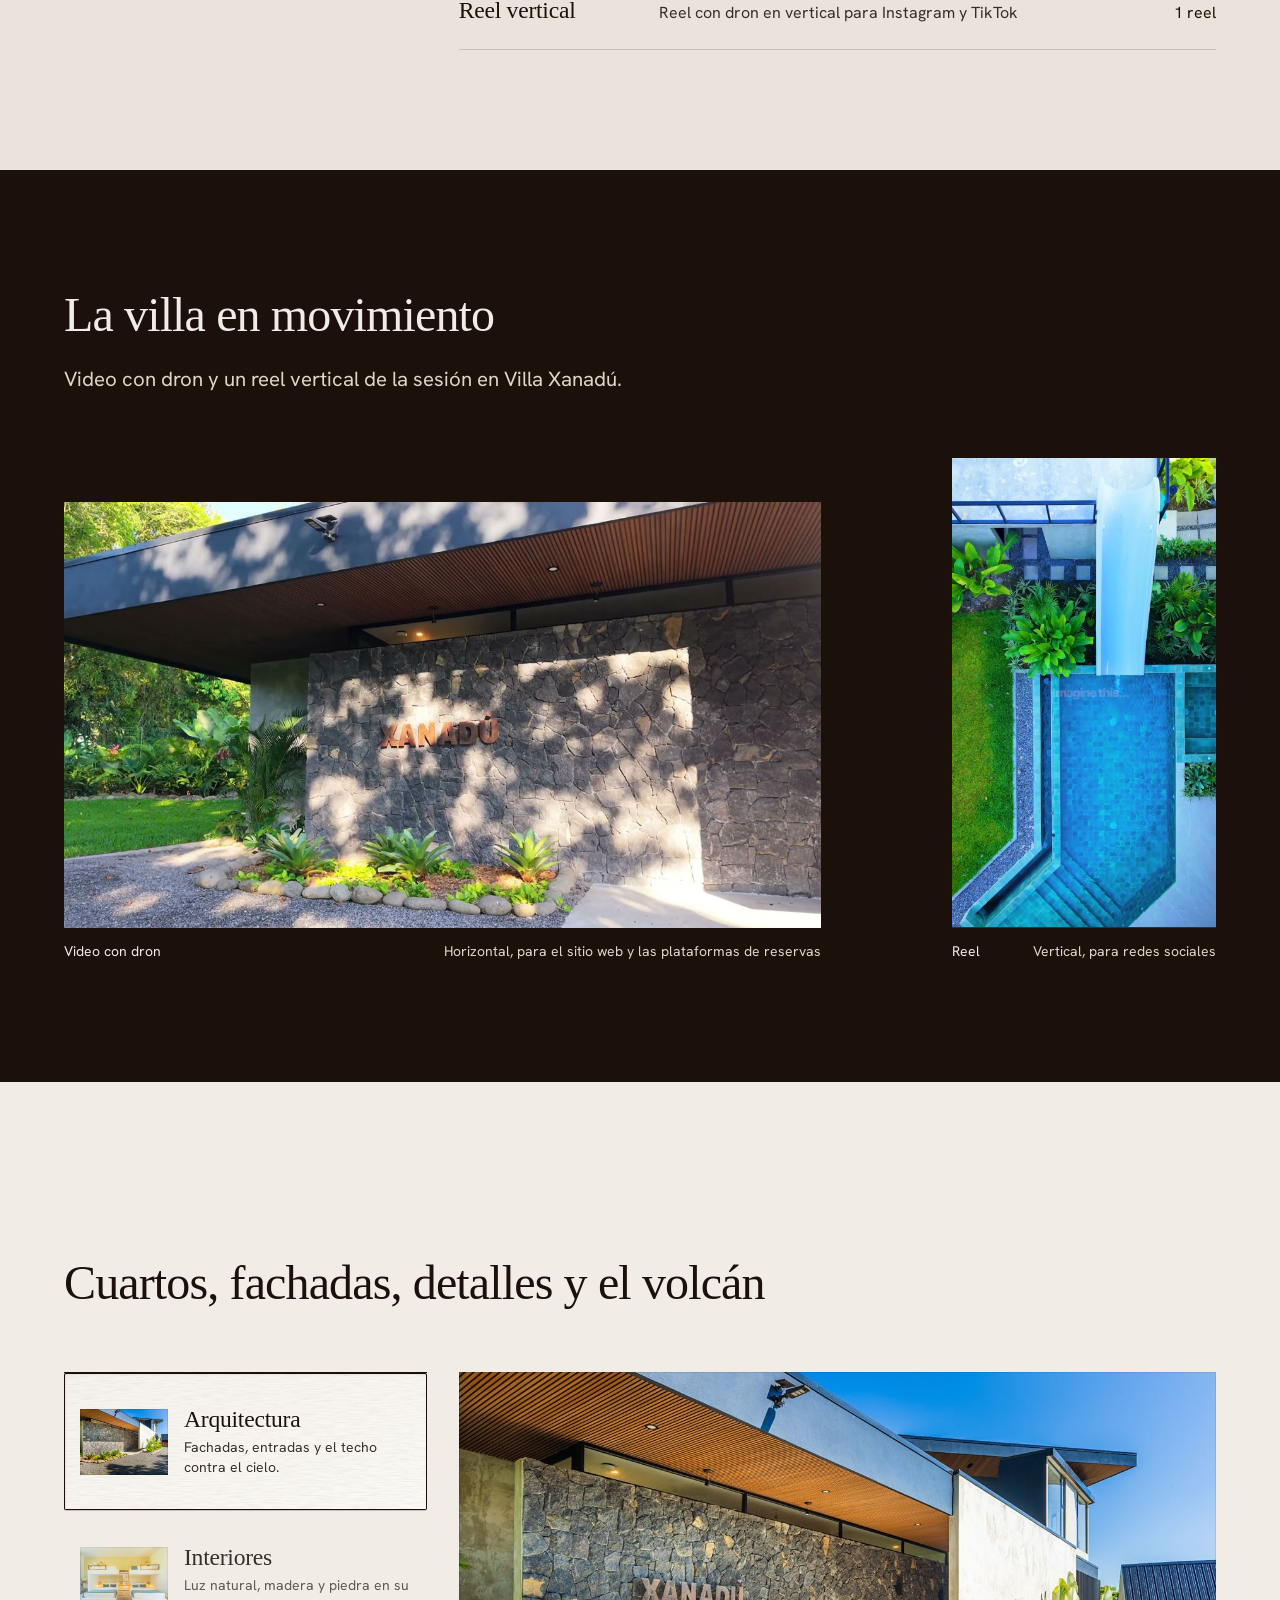
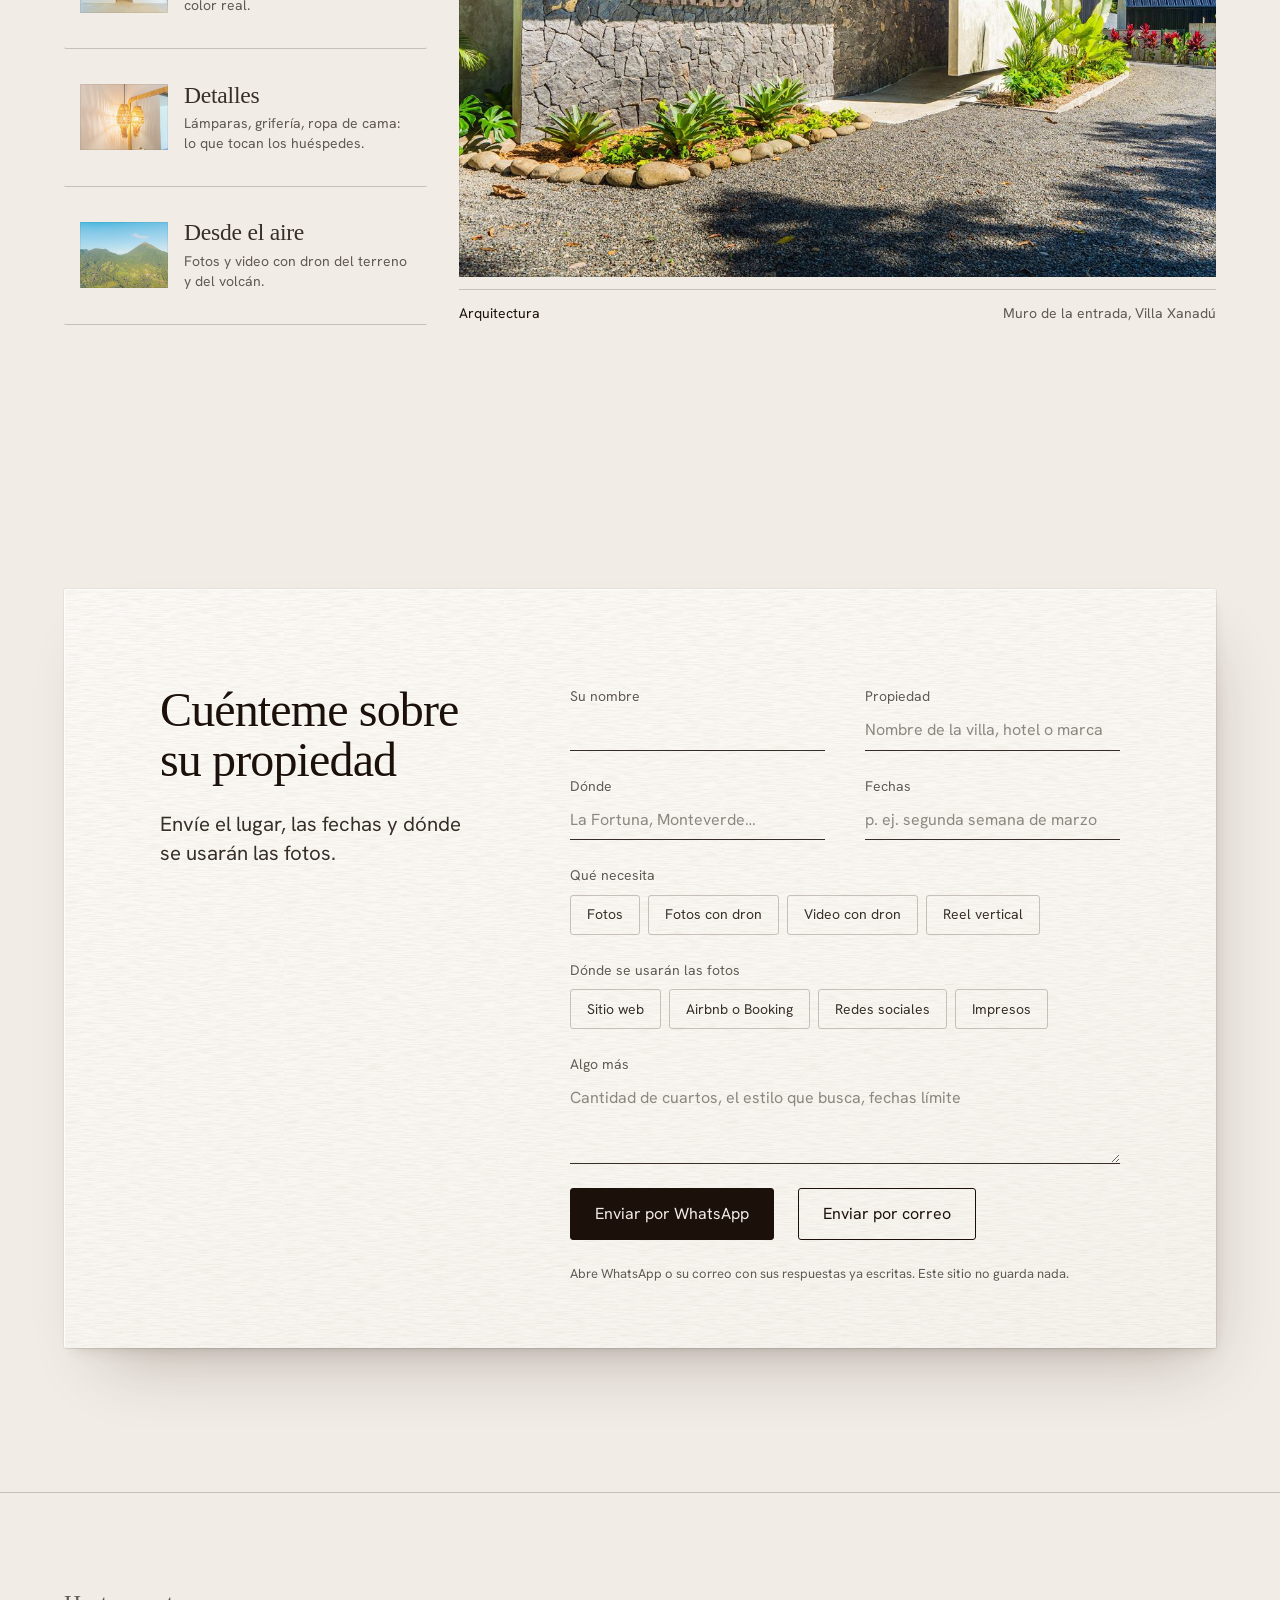
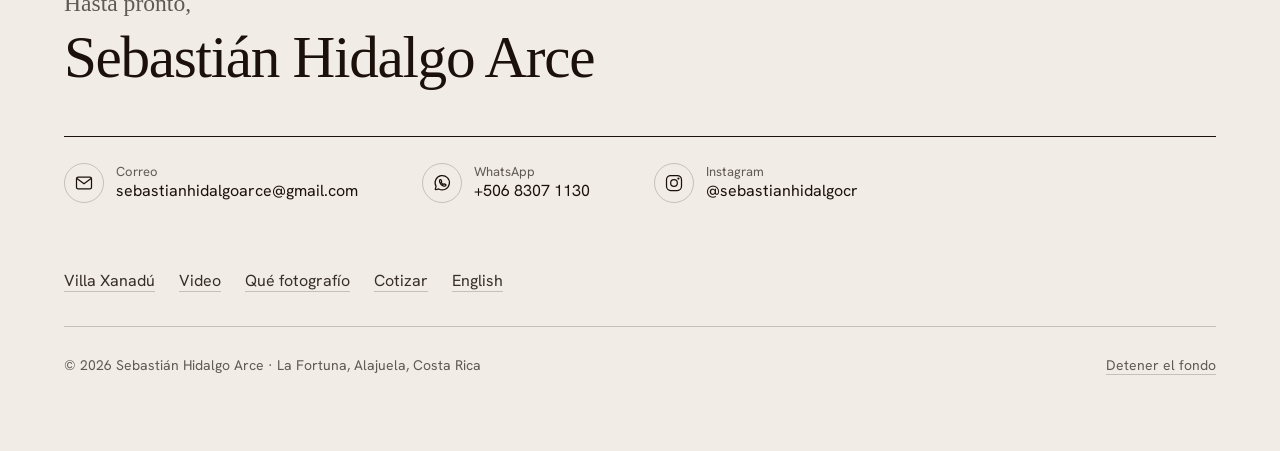
==== commit 43b46c7a: "Merge the form into the contact card and rebuild the footer - "Tell me about your property" now hold" ====
--- a/site/es/index.html
+++ b/site/es/index.html
@@ -319,13 +319,7 @@
           <h2 id="contact-title">Cuénteme sobre su propiedad</h2>
           <p class="card__line">Envíe el lugar, las fechas y dónde se usarán las fotos.</p>
         </div>
-        <dl class="card__fields">
-          <div><dt>Correo</dt><dd><a class="card__link" href="mailto:sebastianhidalgoarce@gmail.com?subject=Consulta%20de%20sesi%C3%B3n%20de%20fotos">sebastianhidalgoarce@gmail.com</a></dd></div>
-          <div><dt>WhatsApp</dt><dd><a class="card__link" href="https://wa.me/50683071130?text=Hola%20Sebasti%C3%A1n%2C%20quisiera%20consultar%20por%20una%20sesi%C3%B3n%20de%20fotos%20para%20mi%20propiedad.">+506&nbsp;8307&nbsp;1130</a></dd></div>
-          <div><dt>Ubicación</dt><dd>La Fortuna, Alajuela, Costa Rica</dd></div>
-        </dl>
         <form class="enquiry" data-enquiry data-wa="https://wa.me/50683071130" data-mail="sebastianhidalgoarce@gmail.com" data-subject="Consulta de sesión de fotos" data-hello="Hola Sebastián, quisiera cotizar una sesión." hidden>
-          <h3 class="enquiry__title">O envíe los detalles de una vez</h3>
           <div class="enquiry__grid">
             <label class="field"><span>Su nombre</span><input name="name" autocomplete="name" data-line="Nombre" required></label>
             <label class="field"><span>Propiedad</span><input name="property" placeholder="Nombre de la villa, hotel o marca" required></label>
@@ -365,15 +359,23 @@
   <div class="container footer__inner">
     <p class="footer__signoff">Hasta pronto,</p>
     <p class="footer__name">Sebastián Hidalgo Arce</p>
-    <div class="footer__meta">
-      <p>La Fortuna, Costa Rica, 2026</p>
-      <p>Fotografías: Sebastián Hidalgo Arce, Villa Xanadú, abril 2026.</p>
+    <ul class="footer__contact">
+      <li><a class="reach" href="mailto:sebastianhidalgoarce@gmail.com?subject=Consulta%20de%20sesi%C3%B3n%20de%20fotos"><svg class="reach__icon" width="22" height="22" viewBox="0 0 24 24" fill="none" stroke="currentColor" stroke-width="1.5" stroke-linecap="round" stroke-linejoin="round" aria-hidden="true"><rect x="3" y="5" width="18" height="14" rx="2"/><path d="m3.5 6.5 8.5 6.5 8.5-6.5"/></svg><span class="reach__text"><span class="reach__kind">Correo</span>sebastianhidalgoarce@gmail.com</span></a></li>
+      <li><a class="reach" href="https://wa.me/50683071130?text=Hola%20Sebasti%C3%A1n%2C%20quisiera%20consultar%20por%20una%20sesi%C3%B3n%20de%20fotos%20para%20mi%20propiedad."><svg class="reach__icon" width="22" height="22" viewBox="0 0 24 24" fill="none" stroke="currentColor" stroke-width="1.5" stroke-linecap="round" stroke-linejoin="round" aria-hidden="true"><path d="M3.6 20.4 4.9 16A8.6 8.6 0 1 1 8 19.1z"/><path d="M9.2 8.4c.2-.4.5-.5.8-.5h.5c.2 0 .4.1.5.4l.6 1.5c.1.2 0 .5-.1.7l-.5.6c.6 1.1 1.4 1.9 2.5 2.5l.6-.5c.2-.2.5-.2.7-.1l1.5.6c.3.1.4.3.4.5v.5c0 .3-.1.6-.5.8-.6.4-1.4.5-2.1.3-2.4-.7-4.3-2.6-5-5-.2-.7-.1-1.5.1-2.3z"/></svg><span class="reach__text"><span class="reach__kind">WhatsApp</span>+506&nbsp;8307&nbsp;1130</span></a></li>
+      <li><a class="reach" href="https://www.instagram.com/sebastianhidalgocr/" rel="me"><svg class="reach__icon" width="22" height="22" viewBox="0 0 24 24" fill="none" stroke="currentColor" stroke-width="1.5" stroke-linecap="round" stroke-linejoin="round" aria-hidden="true"><rect x="3" y="3" width="18" height="18" rx="5"/><circle cx="12" cy="12" r="4"/><circle cx="17.3" cy="6.7" r="0.6" fill="currentColor"/></svg><span class="reach__text"><span class="reach__kind">Instagram</span>@sebastianhidalgocr</span></a></li>
+    </ul>
+    <nav class="footer__nav" aria-label="Pie de página">
       <ul class="footer__links">
         <li><a href="#xanadu">Villa Xanadú</a></li>
+        <li><a href="#film">Video</a></li>
         <li><a href="#services">Qué fotografío</a></li>
         <li><a href="#contact">Cotizar</a></li>
-        <li><button class="link link--button" type="button" data-air-toggle data-label-still="Detener el fondo" data-label-move="Mover el fondo" aria-pressed="false">Detener el fondo</button></li>
+        <li><a href="../index.html" hreflang="en" lang="en">English</a></li>
       </ul>
+    </nav>
+    <div class="footer__base">
+      <p>© 2026 Sebastián Hidalgo Arce · La Fortuna, Alajuela, Costa Rica</p>
+      <span class="footer__toggle"><button class="link link--button" type="button" data-air-toggle data-label-still="Detener el fondo" data-label-move="Mover el fondo" aria-pressed="false">Detener el fondo</button></span>
     </div>
   </div>
 </footer>
--- a/site/style.css
+++ b/site/style.css
@@ -146,15 +146,10 @@
 
 /* ---------- contact card ---------- */
 .contact { position: relative; padding-block: var(--section-gap-s) var(--section-gap); }
-.card { display: grid; grid-template-columns: minmax(0, 6fr) minmax(0, 5fr); column-gap: var(--space-3xl); row-gap: var(--space-xl); padding: var(--space-3xl) var(--space-3xl) var(--space-2xl); color: var(--color-ink-2); }
+.card { display: grid; grid-template-columns: minmax(0, 4fr) minmax(0, 7fr); column-gap: var(--space-3xl); row-gap: var(--space-xl); padding: var(--space-3xl) var(--space-3xl) var(--space-2xl); color: var(--color-ink-2); }
 .card__head { display: grid; gap: var(--space-lg); align-content: start; }
 .card h2 { max-width: 13ch; }
 .card__line { font-size: var(--text-lead); line-height: 1.45; max-width: 34ch; }
-.card__fields { align-self: end; display: grid; margin: 0; border-top: var(--rule-head) solid var(--color-ink); }
-.card__fields > div { padding-block: var(--space-md); border-bottom: var(--rule-hair) solid var(--color-rule); }
-.card__fields > div:last-child { border-bottom: 0; padding-bottom: 0; }
-.card__fields dt { font-size: var(--text-sm); color: var(--color-muted); }
-.card__fields dd { margin: var(--space-3xs) 0 0; font-size: var(--text-lead); color: var(--color-ink); }
 
 .card__link { color: var(--color-ink); text-decoration: underline; text-decoration-color: var(--color-accent); text-decoration-thickness: 1px; text-underline-offset: 0.25em; white-space: nowrap; transition: color var(--dur-short) var(--ease-out); }
 .card__link::after { content: "\2197"; display: inline-block; margin-left: 0.3em; font-size: 0.8em; text-decoration: none; color: var(--color-accent); transition: transform var(--dur-short) var(--ease-out); }
@@ -168,7 +163,18 @@
 .footer__inner { display: grid; gap: var(--space-xs); }
 .footer__signoff { font: var(--display-weight) var(--text-title)/1.2 var(--font-display); color: var(--color-muted); }
 .footer__name { font: var(--display-weight) var(--text-display-s)/1.05 var(--font-display); letter-spacing: var(--tracking-statement); color: var(--color-ink); overflow-wrap: break-word; min-width: 0; }
-.footer__meta { display: grid; grid-template-columns: minmax(0, 3fr) minmax(0, 5fr) auto; gap: var(--space-lg); align-items: baseline; margin-top: var(--space-2xl); padding-top: var(--space-md); border-top: var(--rule-hair) solid var(--color-rule); font-size: var(--text-sm); color: var(--color-muted); }
+.footer__contact { display: flex; flex-wrap: wrap; gap: var(--space-md) var(--space-2xl); margin: var(--space-xl) 0 0; padding: var(--space-lg) 0 0; list-style: none; border-top: var(--rule-head) solid var(--color-ink); }
+.reach { display: inline-flex; align-items: center; gap: var(--space-sm); min-height: 44px; color: var(--color-ink); text-decoration: none; }
+.reach__icon { flex: none; width: 40px; height: 40px; padding: 9px; border: var(--rule-hair) solid var(--color-rule); border-radius: 50%; color: var(--color-ink); transition: background-color var(--dur-short) var(--ease-out), color var(--dur-short) var(--ease-out), border-color var(--dur-short) var(--ease-out); }
+.reach__text { display: grid; font-size: var(--text-md); line-height: 1.3; overflow-wrap: anywhere; }
+.reach__kind { font-size: var(--text-xs); color: var(--color-muted); }
+.reach:hover .reach__icon { background: var(--color-ink); border-color: var(--color-ink); color: var(--color-paper); }
+.reach:hover .reach__text { color: var(--color-accent); }
+.reach:focus-visible { outline: 2px solid var(--color-focus); outline-offset: 4px; }
+.footer__nav { margin-top: var(--space-xl); }
+.footer__base { display: flex; flex-wrap: wrap; justify-content: space-between; align-items: center; gap: var(--space-xs) var(--space-lg); margin-top: var(--space-md); padding-top: var(--space-md); border-top: var(--rule-hair) solid var(--color-rule); font-size: var(--text-sm); color: var(--color-muted); }
+.footer__base .link--button { min-height: 44px; color: var(--color-muted); text-decoration: underline; text-decoration-color: var(--color-rule); text-underline-offset: 0.3em; }
+.footer__base .link--button:hover { color: var(--color-ink); text-decoration-color: var(--color-accent); }
 .footer__links { display: flex; flex-wrap: wrap; gap: var(--space-2xs) var(--space-lg); margin: 0; padding: 0; list-style: none; }
 .footer__links a, .footer__links .link--button { min-height: 44px; display: inline-flex; align-items: center; color: var(--color-ink-2); white-space: nowrap; text-decoration: underline; text-decoration-color: var(--color-rule); text-underline-offset: 0.3em; transition: text-decoration-color var(--dur-short) var(--ease-out), color var(--dur-short) var(--ease-out); }
 .footer__links a:hover, .footer__links .link--button:hover { color: var(--color-ink); text-decoration-color: var(--color-accent); }
@@ -257,7 +263,7 @@
   .delivery__head, .ledger { grid-column: 1 / -1; }
   .choices, .panels { grid-column: 1 / -1; }
   .card { grid-template-columns: minmax(0, 1fr); padding: var(--space-2xl) var(--space-xl); }
-  .footer__meta { grid-template-columns: minmax(0, 1fr); gap: var(--space-xs); }
+  .footer__contact { flex-direction: column; gap: var(--space-sm); }
   .film-band__head, .film--wide { grid-column: 1 / -1; }
   .film--tall { grid-column: 1 / span 7; }
   .project-hero__text, .project-hero .facts, .shoot__head h2, .shoot__head .lead { grid-column: 1 / -1; }
@@ -288,7 +294,6 @@
   .ledger td:not(.num) { grid-column: 1 / -1; grid-row: 2; padding-top: var(--space-2xs); }
   .ledger .num { grid-column: 2; grid-row: 1; }
   .card { padding: var(--space-xl) var(--space-md); }
-  .card__fields dd { font-size: var(--text-md); }
 }
 
 /* ---------- photos fade in as they arrive, instead of an empty box snapping to a picture ---------- */
@@ -297,9 +302,8 @@
 .js img.is-arriving { transition: opacity var(--dur-long) var(--ease-out); }
 
 /* ---------- enquiry form, inside the contact card ---------- */
-.enquiry { grid-column: 1 / -1; display: grid; gap: var(--space-lg); margin-top: var(--space-md); padding-top: var(--space-xl); border-top: var(--rule-hair) solid var(--color-rule); }
+.enquiry { display: grid; gap: var(--space-lg); align-content: start; }
 .enquiry[hidden] { display: none; }
-.enquiry__title { font: var(--serif-small) var(--text-title)/1.2 var(--font-display); color: var(--color-ink); }
 .enquiry__grid { display: grid; grid-template-columns: repeat(2, minmax(0, 1fr)); gap: var(--space-lg) var(--space-xl); }
 .field { display: grid; gap: var(--space-2xs); font-size: var(--text-sm); color: var(--color-muted); }
 .field input, .field textarea { width: 100%; padding: var(--space-xs) 0; border: 0; border-bottom: var(--rule-hair) solid var(--color-ink-2); border-radius: 0; background: transparent; font: 400 var(--text-md)/1.4 var(--font-body); color: var(--color-ink); }
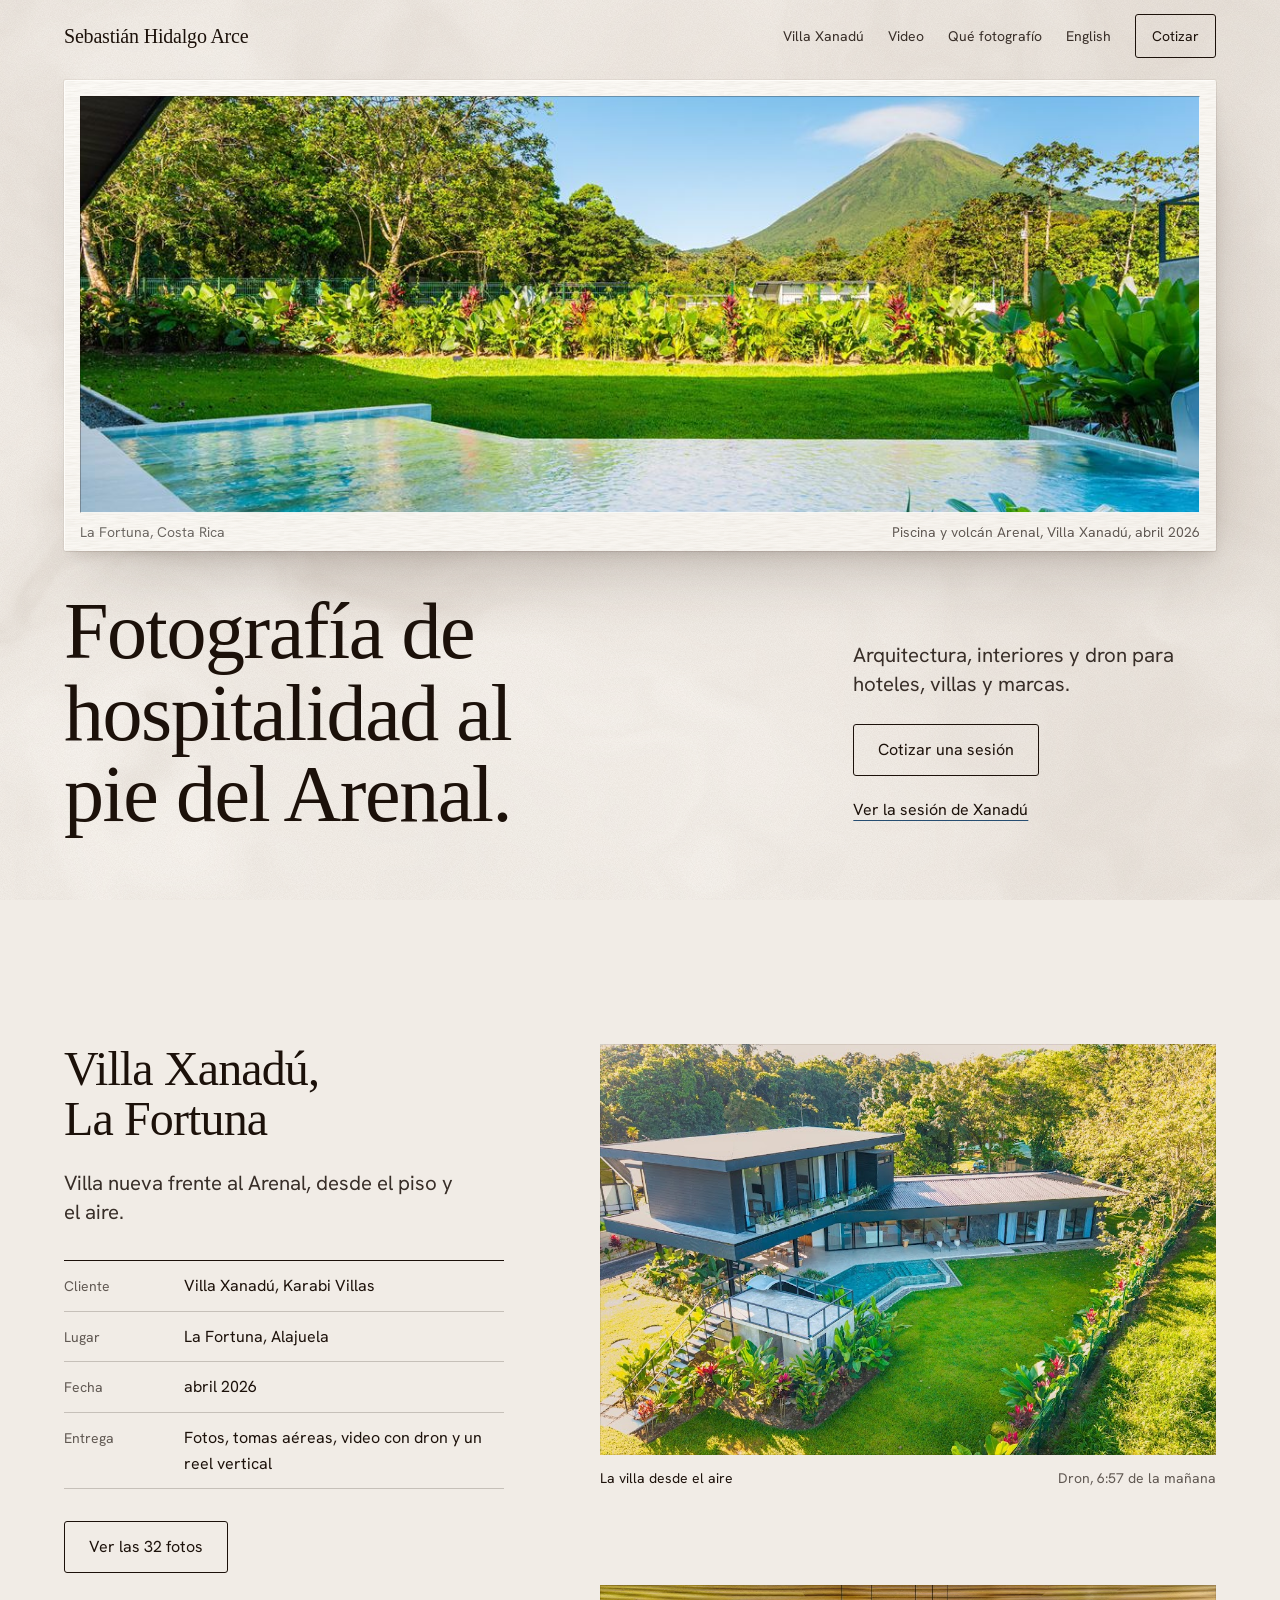
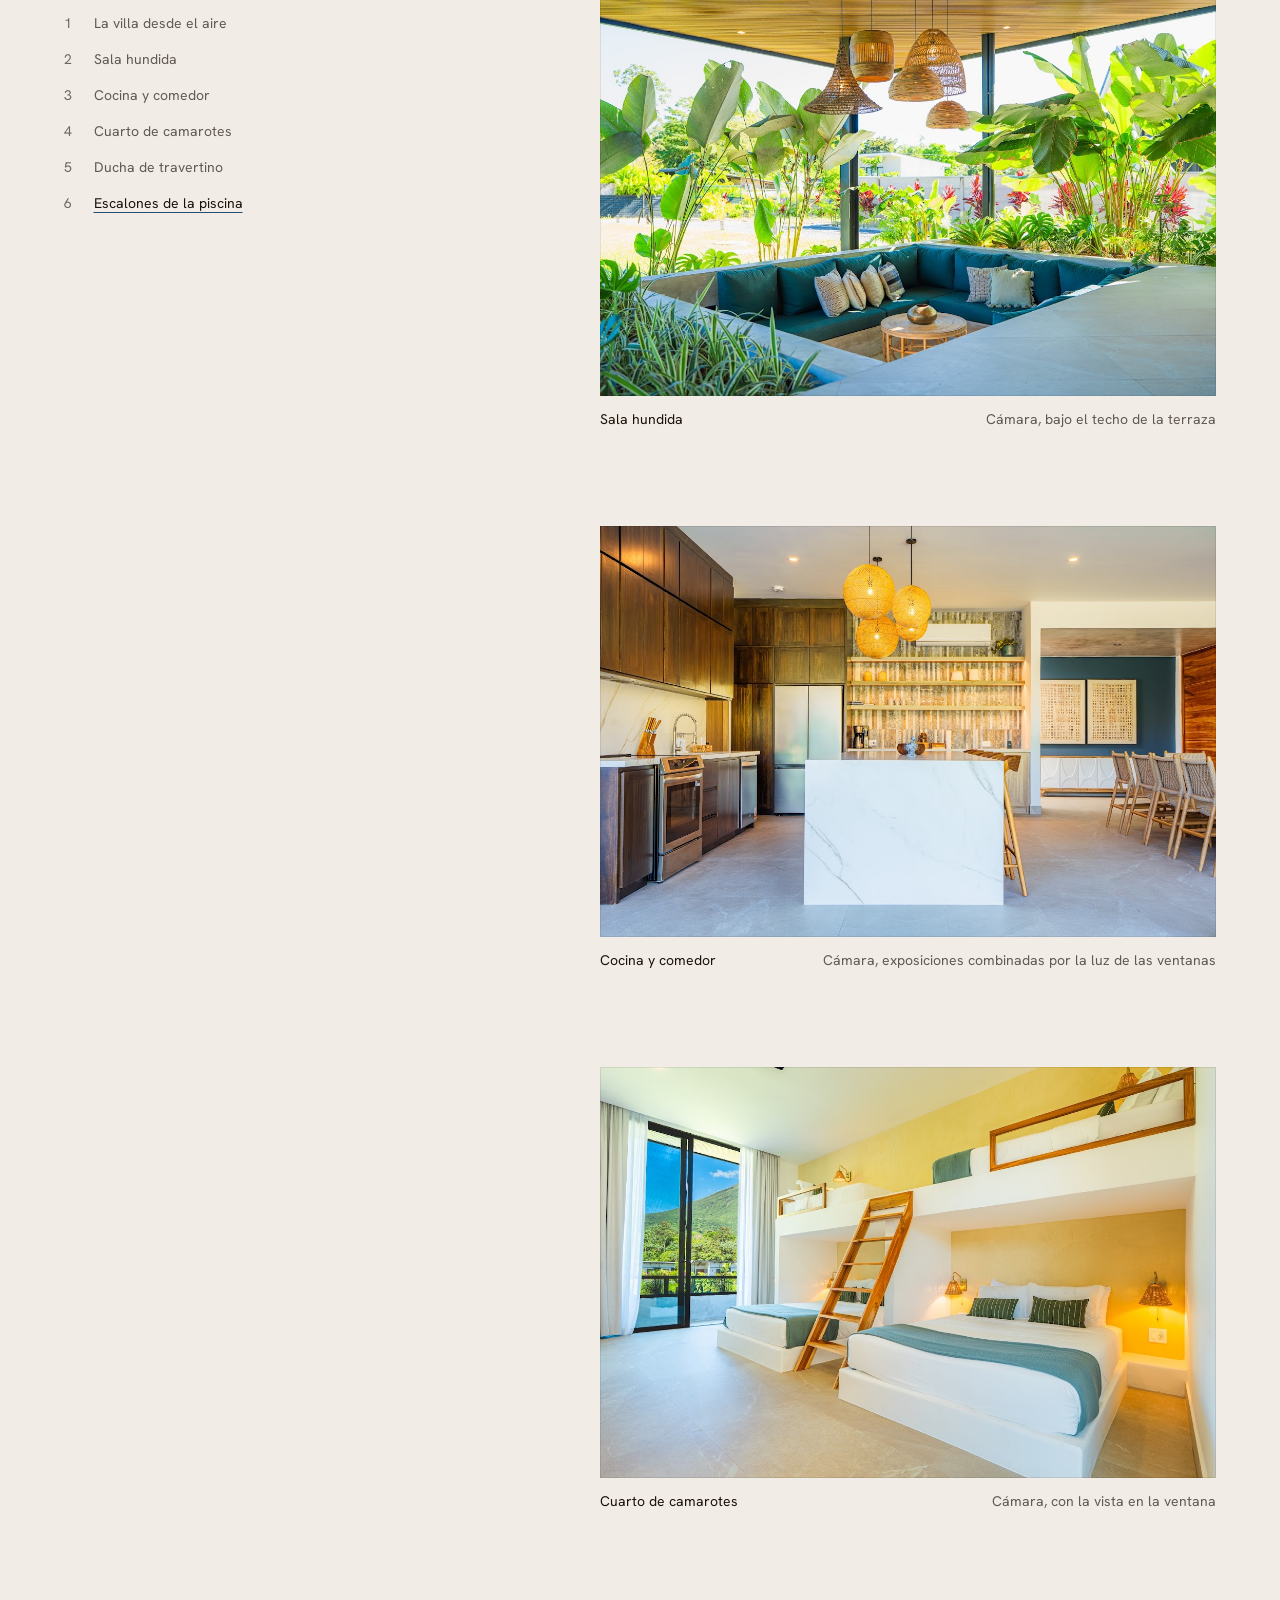
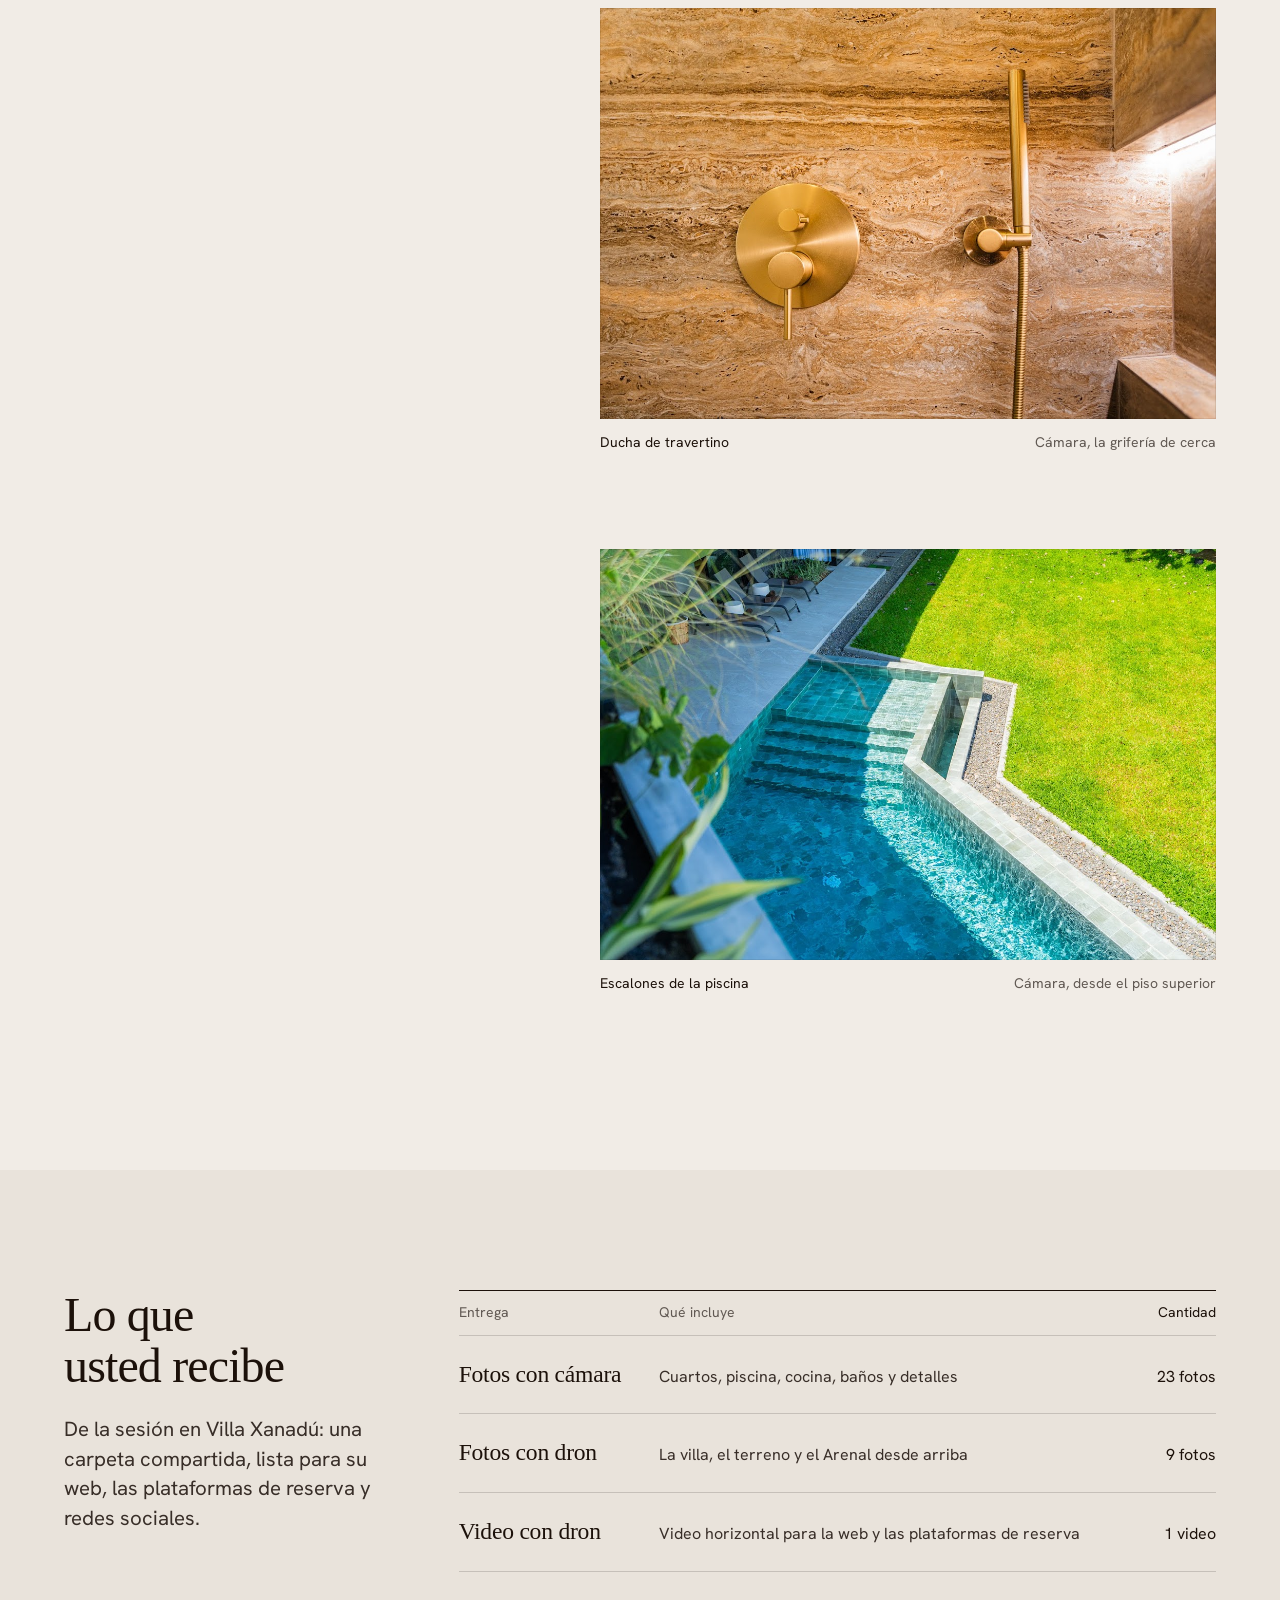
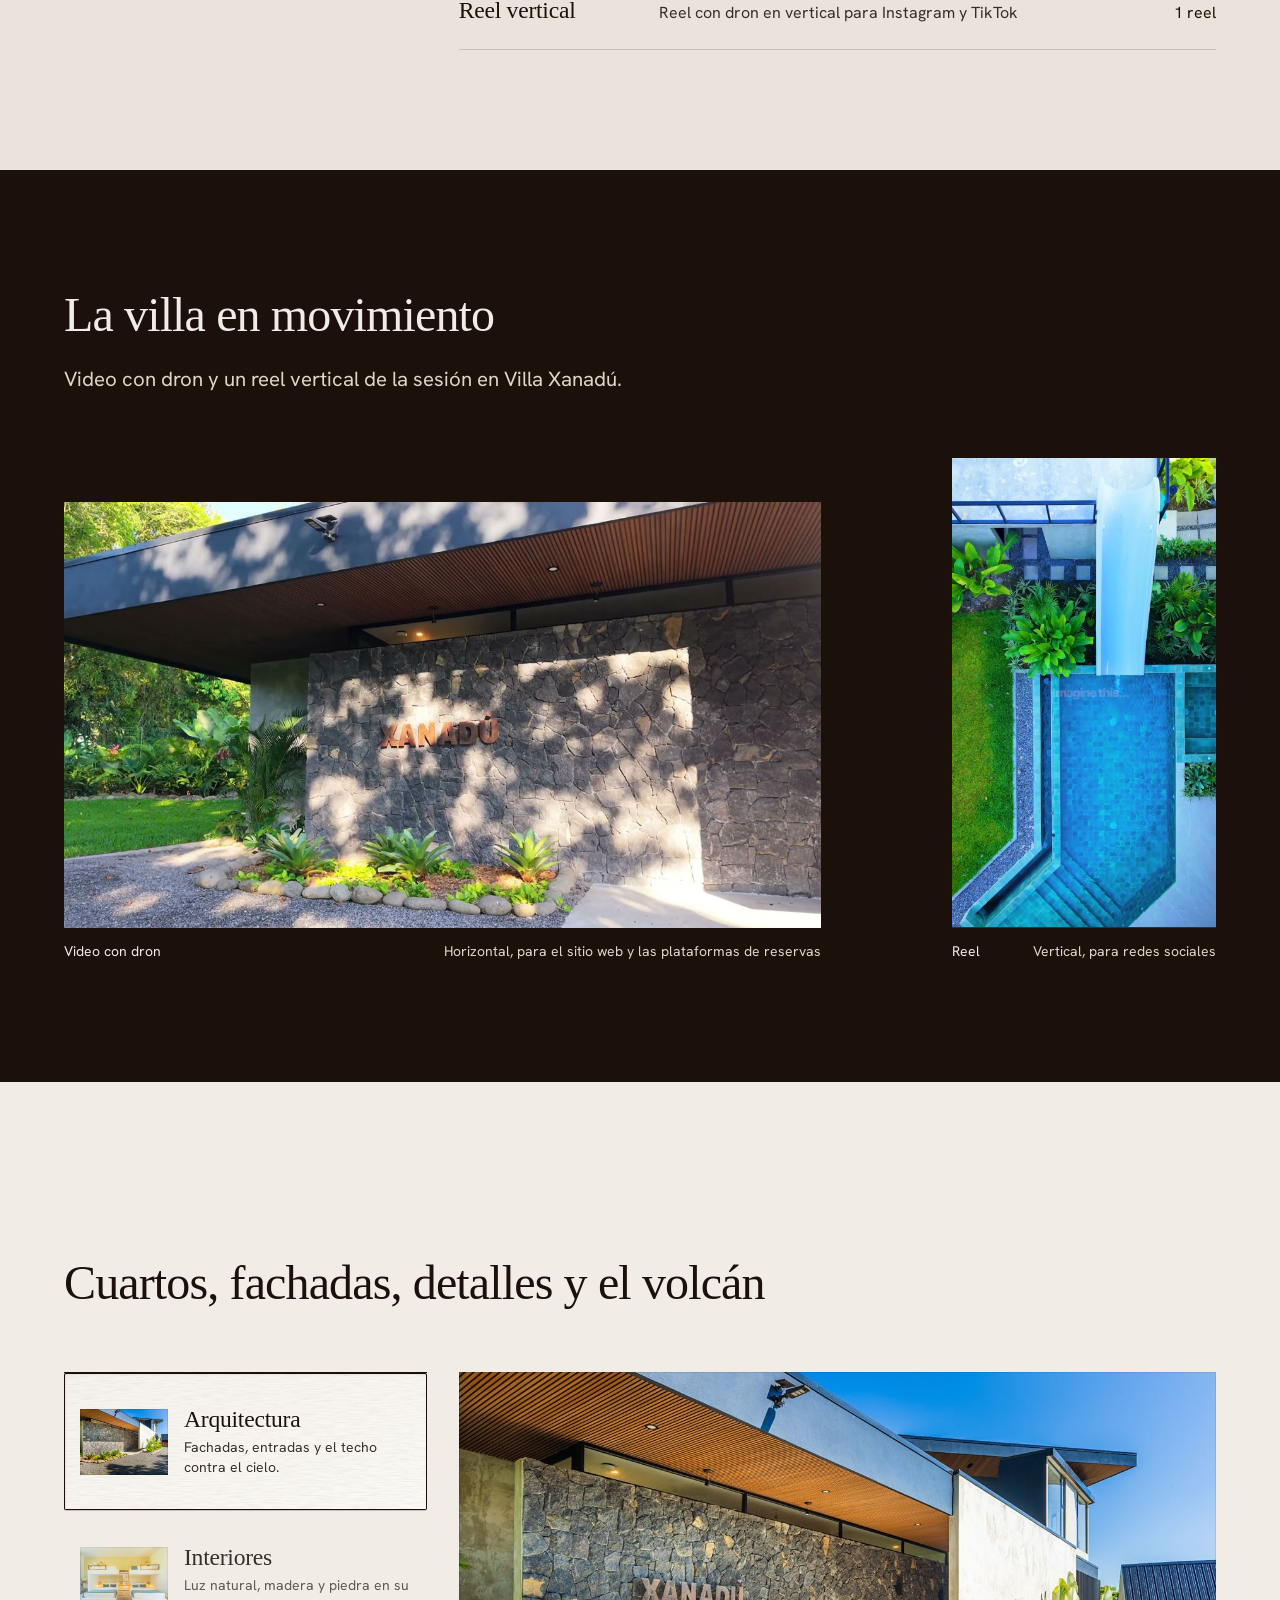
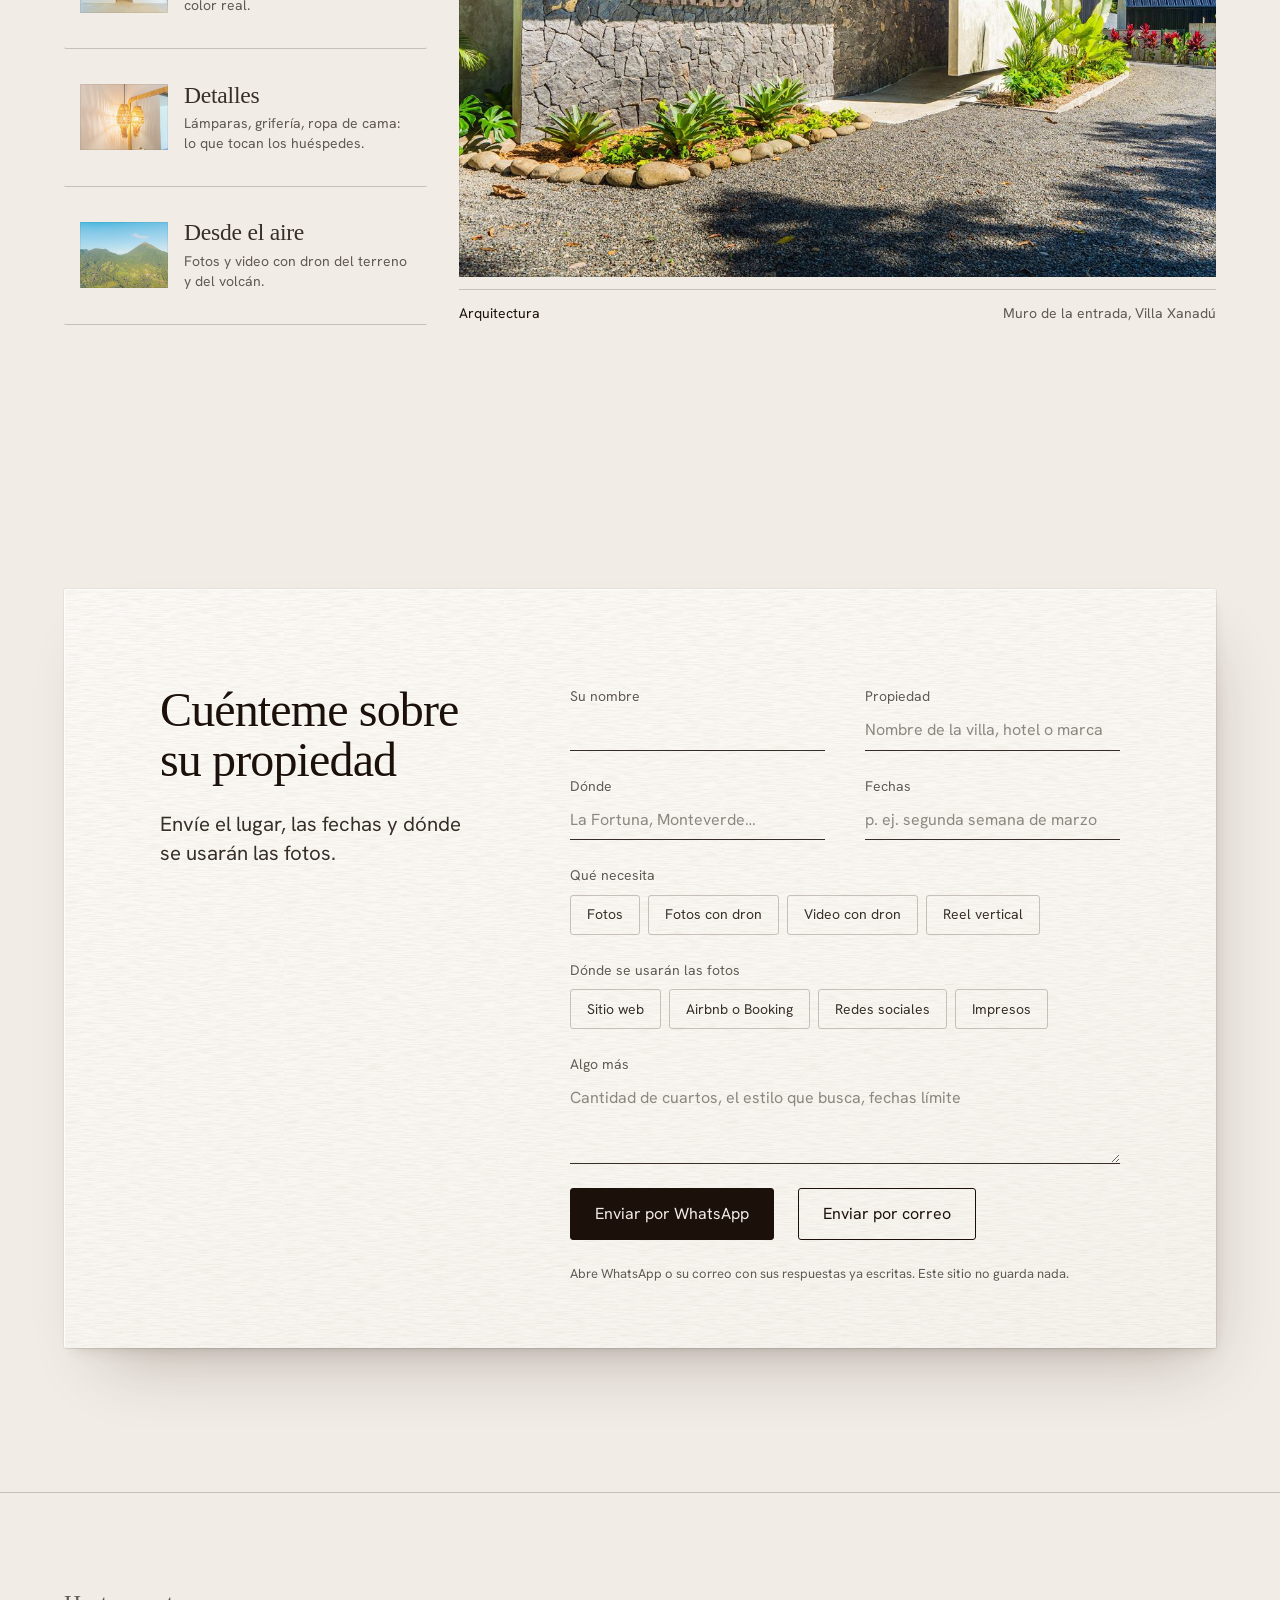
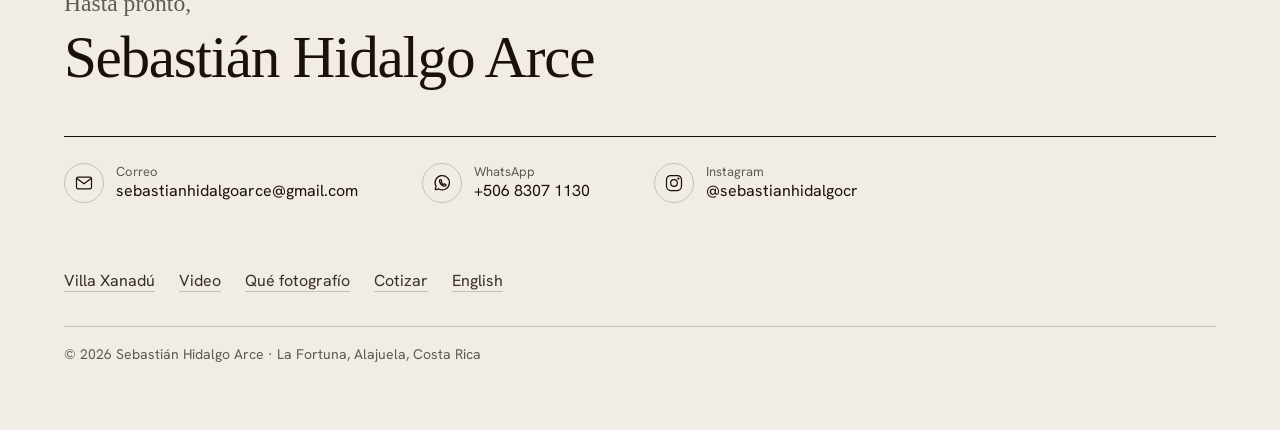
==== commit a77df6a5: "Remove the "Still the background" button from the footer The background keeps moving, and still stay" ====
--- a/site/es/index.html
+++ b/site/es/index.html
@@ -375,7 +375,6 @@
     </nav>
     <div class="footer__base">
       <p>© 2026 Sebastián Hidalgo Arce · La Fortuna, Alajuela, Costa Rica</p>
-      <span class="footer__toggle"><button class="link link--button" type="button" data-air-toggle data-label-still="Detener el fondo" data-label-move="Mover el fondo" aria-pressed="false">Detener el fondo</button></span>
     </div>
   </div>
 </footer>
--- a/site/style.css
+++ b/site/style.css
@@ -173,13 +173,10 @@
 .reach:focus-visible { outline: 2px solid var(--color-focus); outline-offset: 4px; }
 .footer__nav { margin-top: var(--space-xl); }
 .footer__base { display: flex; flex-wrap: wrap; justify-content: space-between; align-items: center; gap: var(--space-xs) var(--space-lg); margin-top: var(--space-md); padding-top: var(--space-md); border-top: var(--rule-hair) solid var(--color-rule); font-size: var(--text-sm); color: var(--color-muted); }
-.footer__base .link--button { min-height: 44px; color: var(--color-muted); text-decoration: underline; text-decoration-color: var(--color-rule); text-underline-offset: 0.3em; }
-.footer__base .link--button:hover { color: var(--color-ink); text-decoration-color: var(--color-accent); }
 .footer__links { display: flex; flex-wrap: wrap; gap: var(--space-2xs) var(--space-lg); margin: 0; padding: 0; list-style: none; }
 .footer__links a, .footer__links .link--button { min-height: 44px; display: inline-flex; align-items: center; color: var(--color-ink-2); white-space: nowrap; text-decoration: underline; text-decoration-color: var(--color-rule); text-underline-offset: 0.3em; transition: text-decoration-color var(--dur-short) var(--ease-out), color var(--dur-short) var(--ease-out); }
 .footer__links a:hover, .footer__links .link--button:hover { color: var(--color-ink); text-decoration-color: var(--color-accent); }
 .footer__links a:focus-visible { outline: 2px solid var(--color-focus); outline-offset: 2px; }
-html:not(.js) [data-air-toggle] { display: none; }
 
 /* ---------- case extras ---------- */
 .case__all { justify-self: start; margin-top: var(--space-xs); }
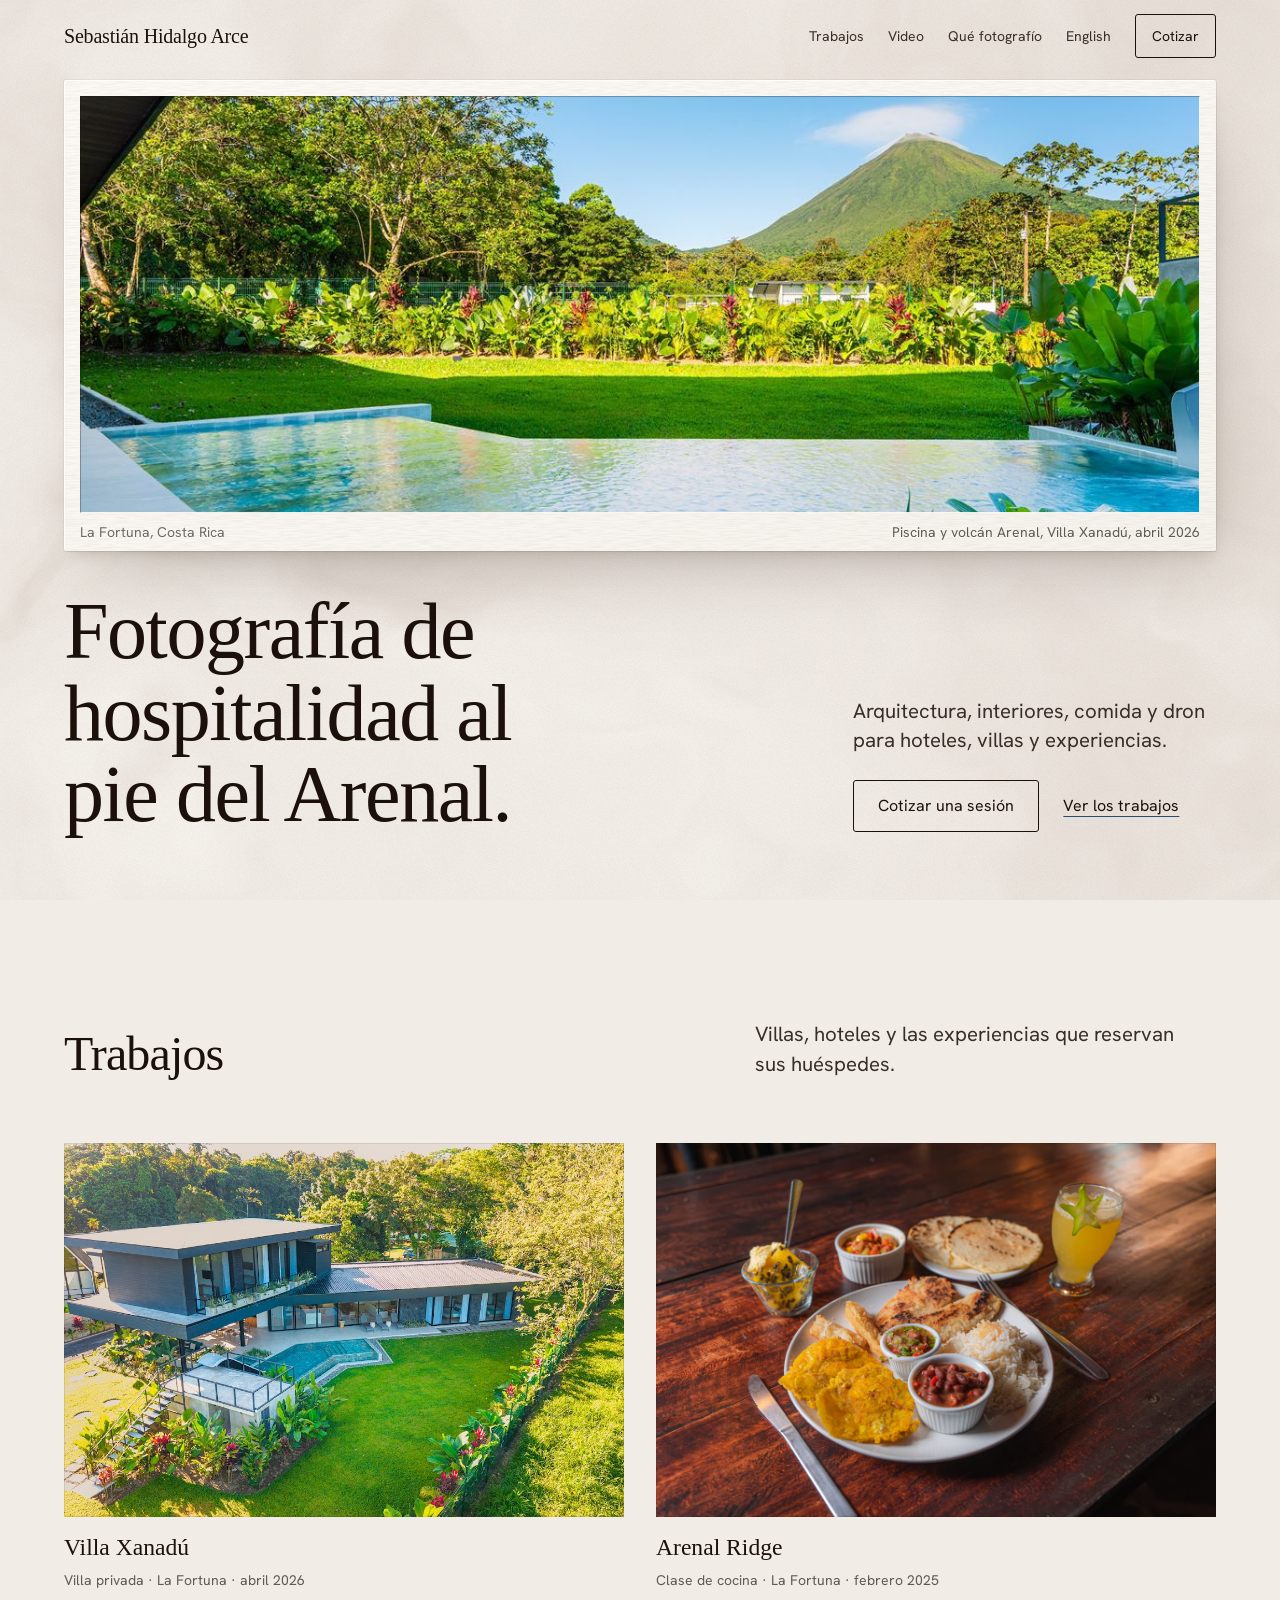
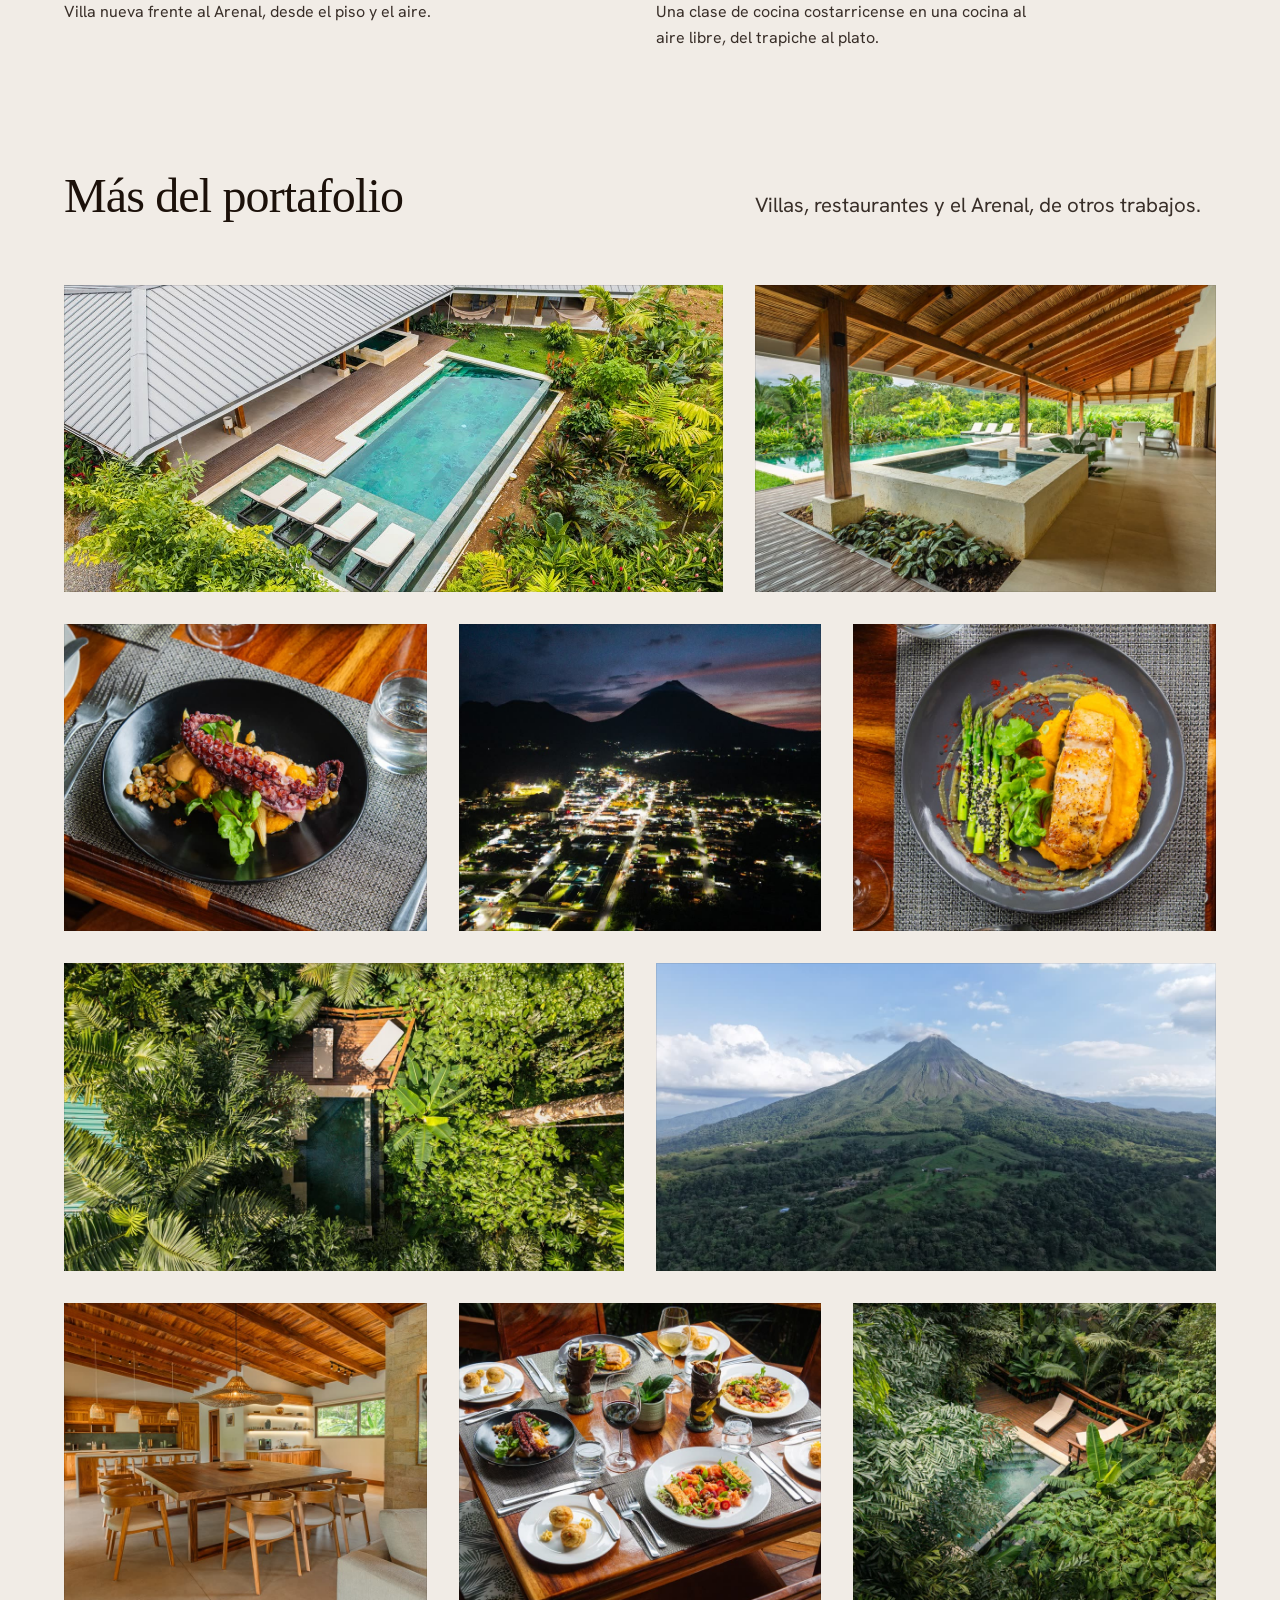
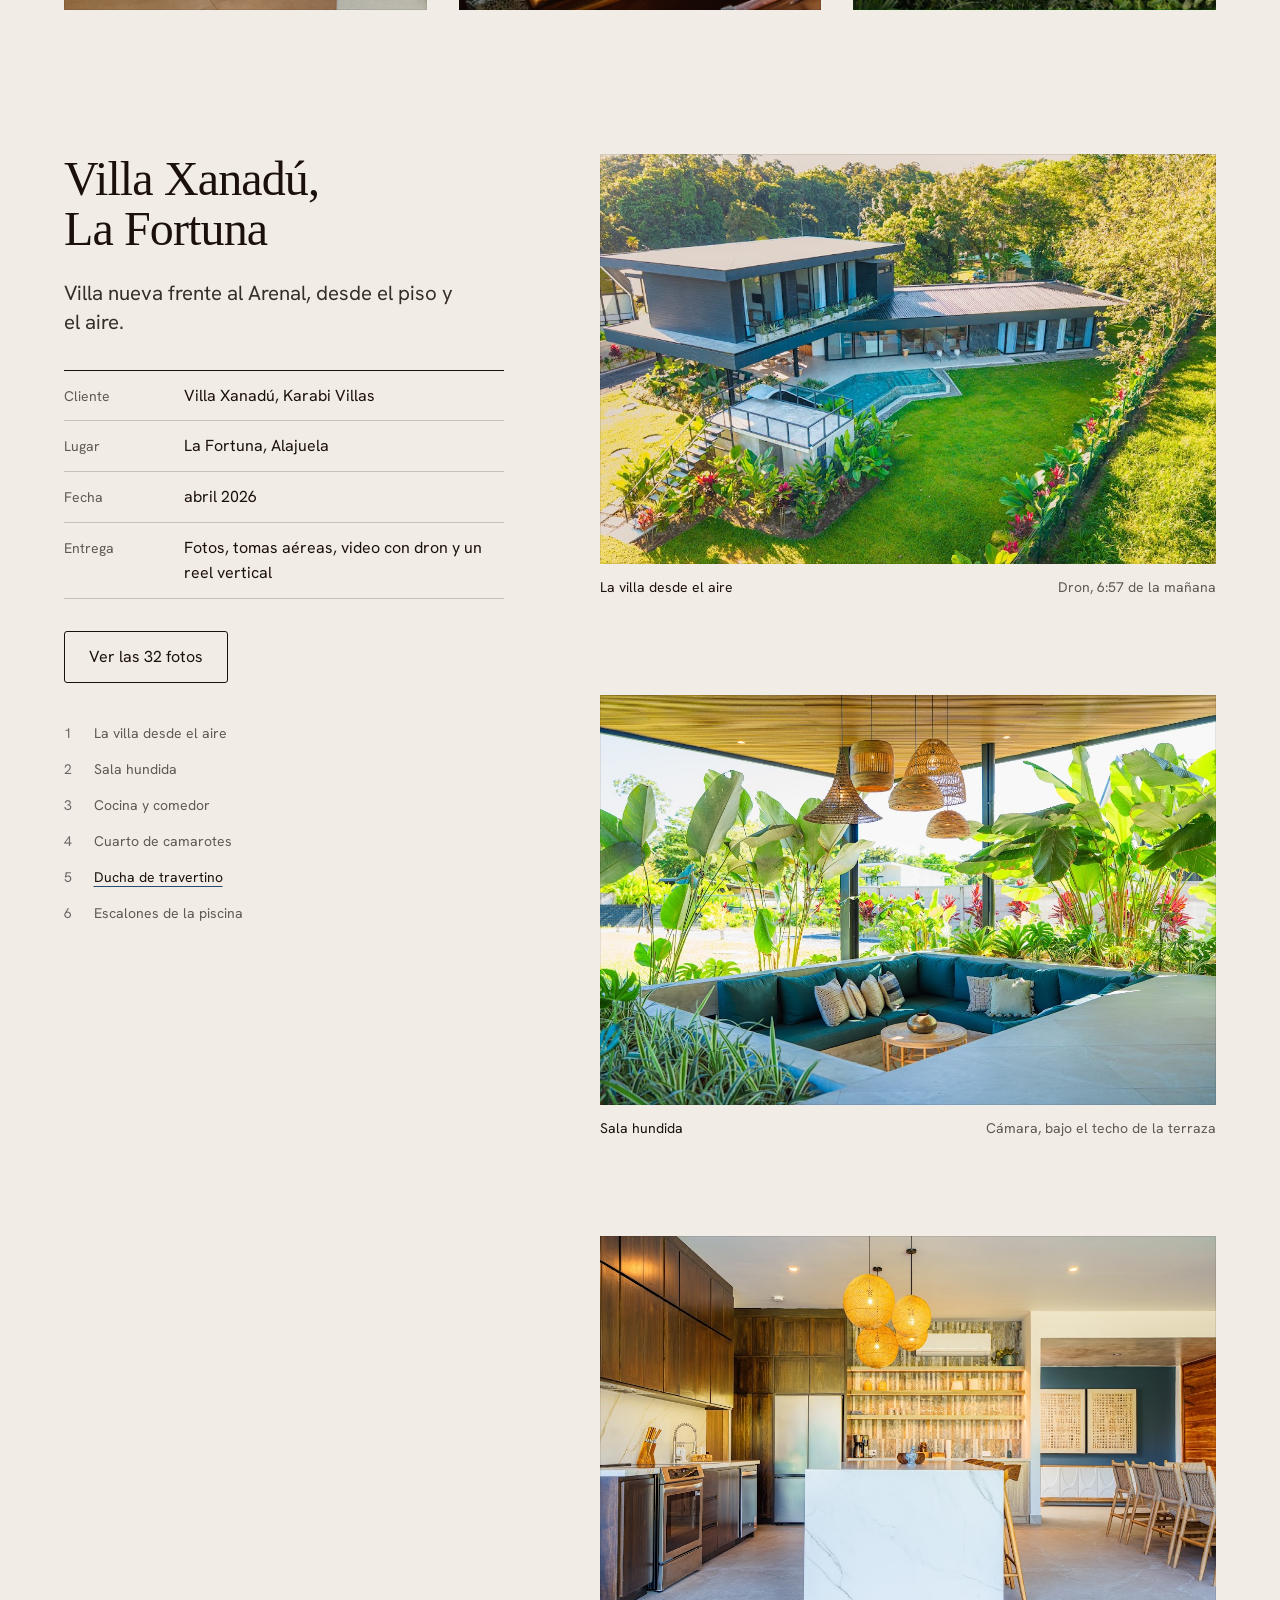
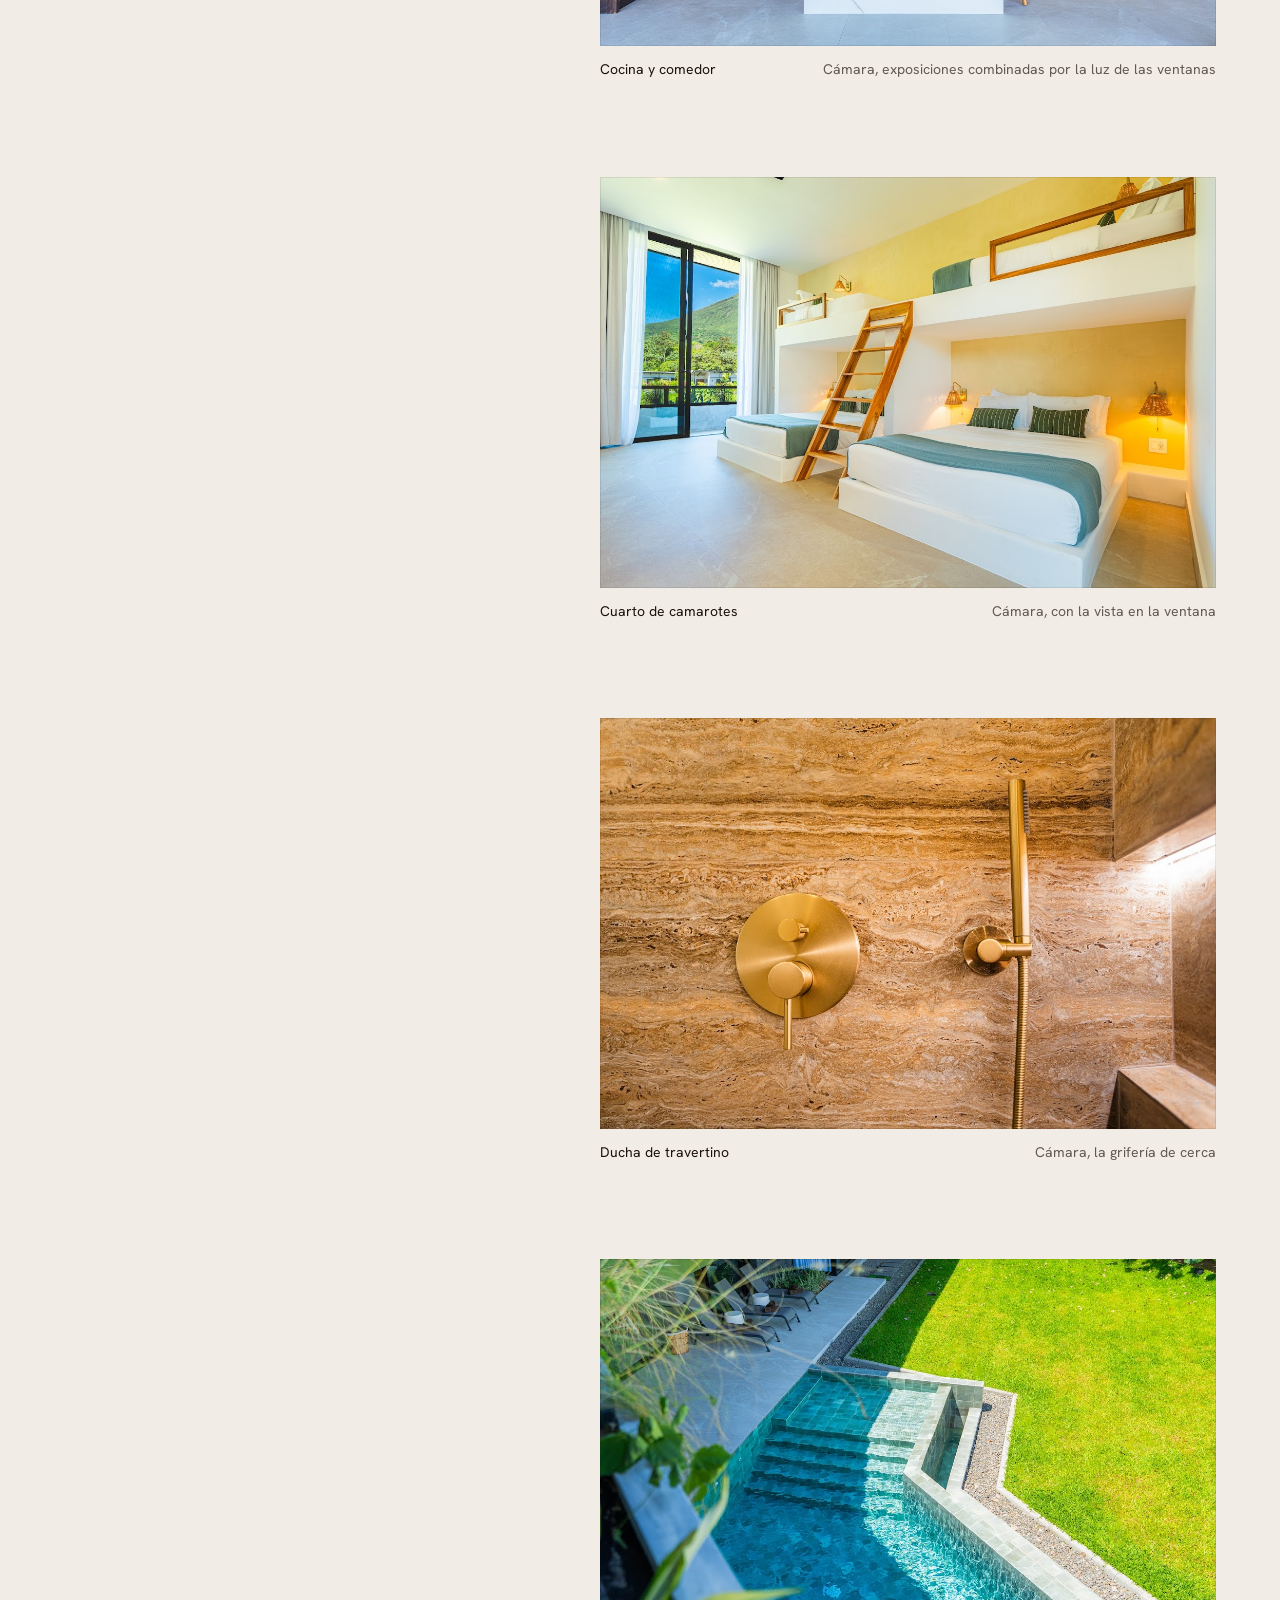
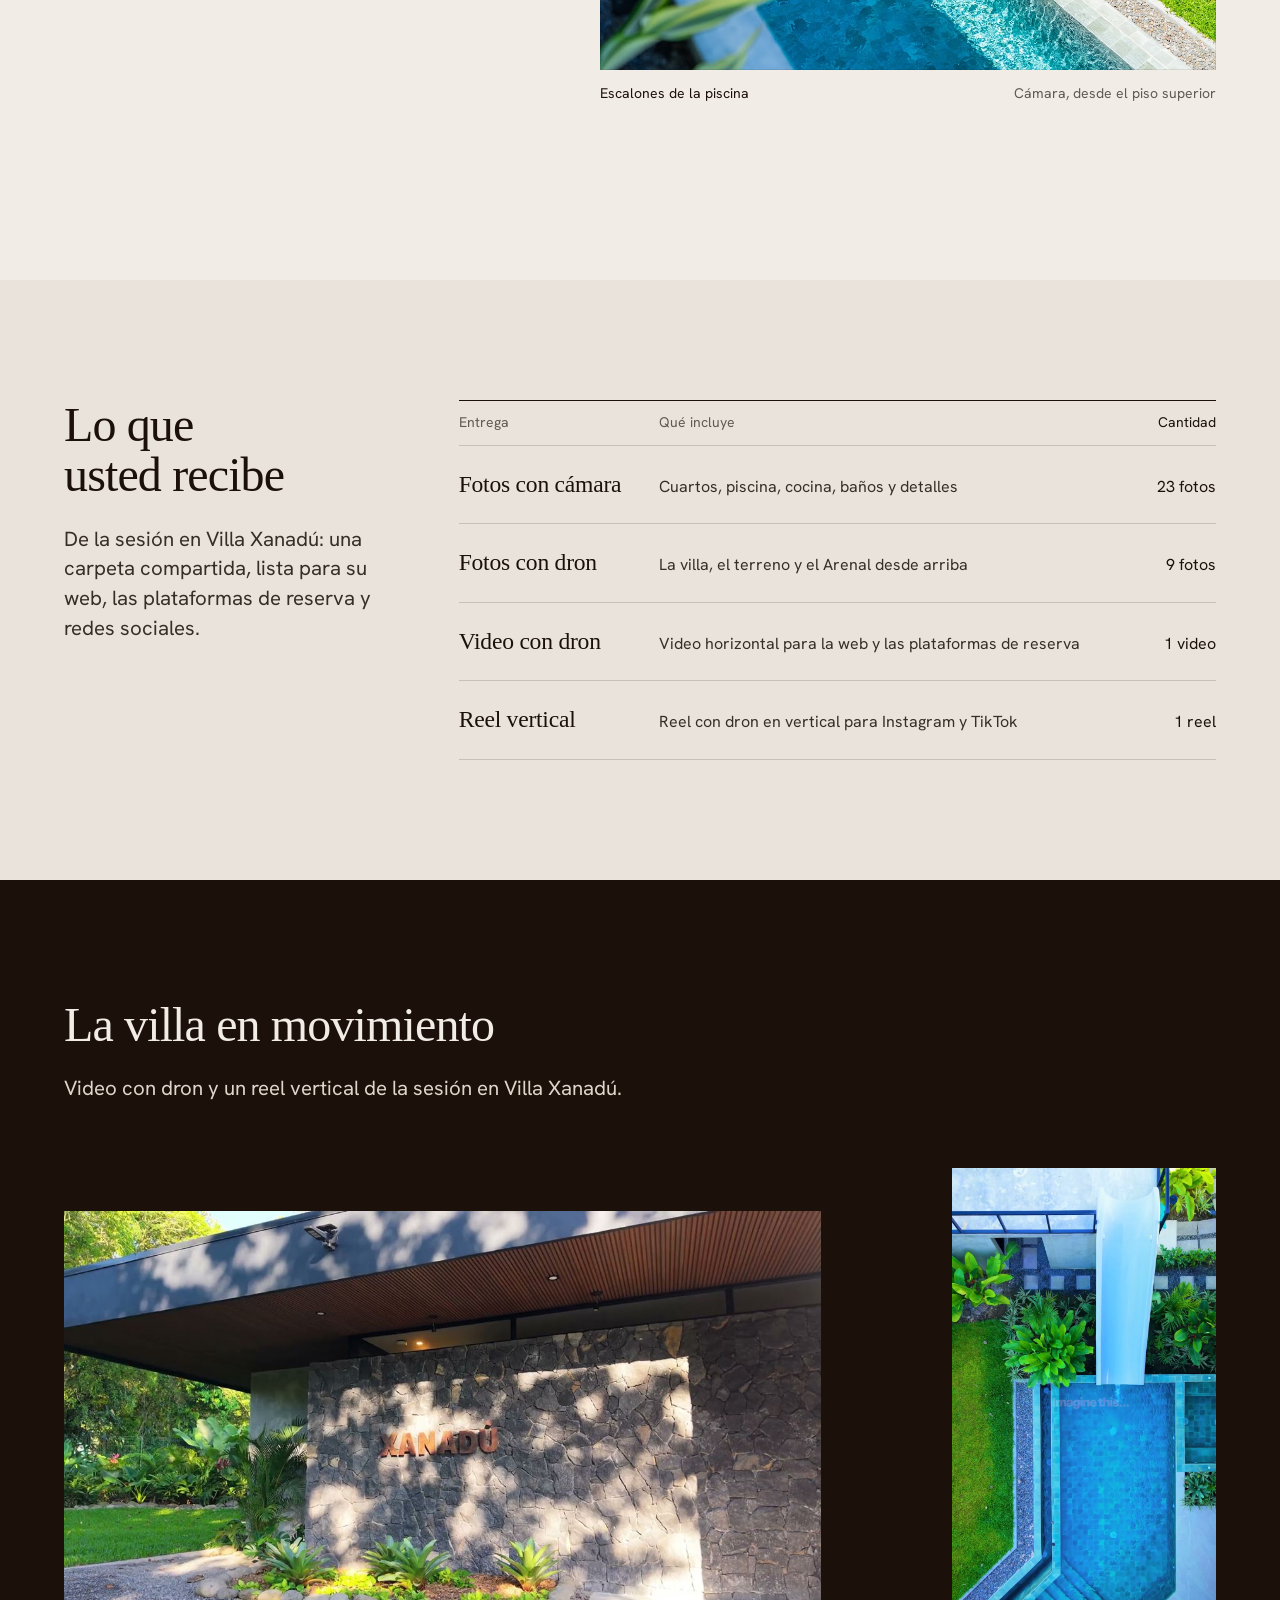
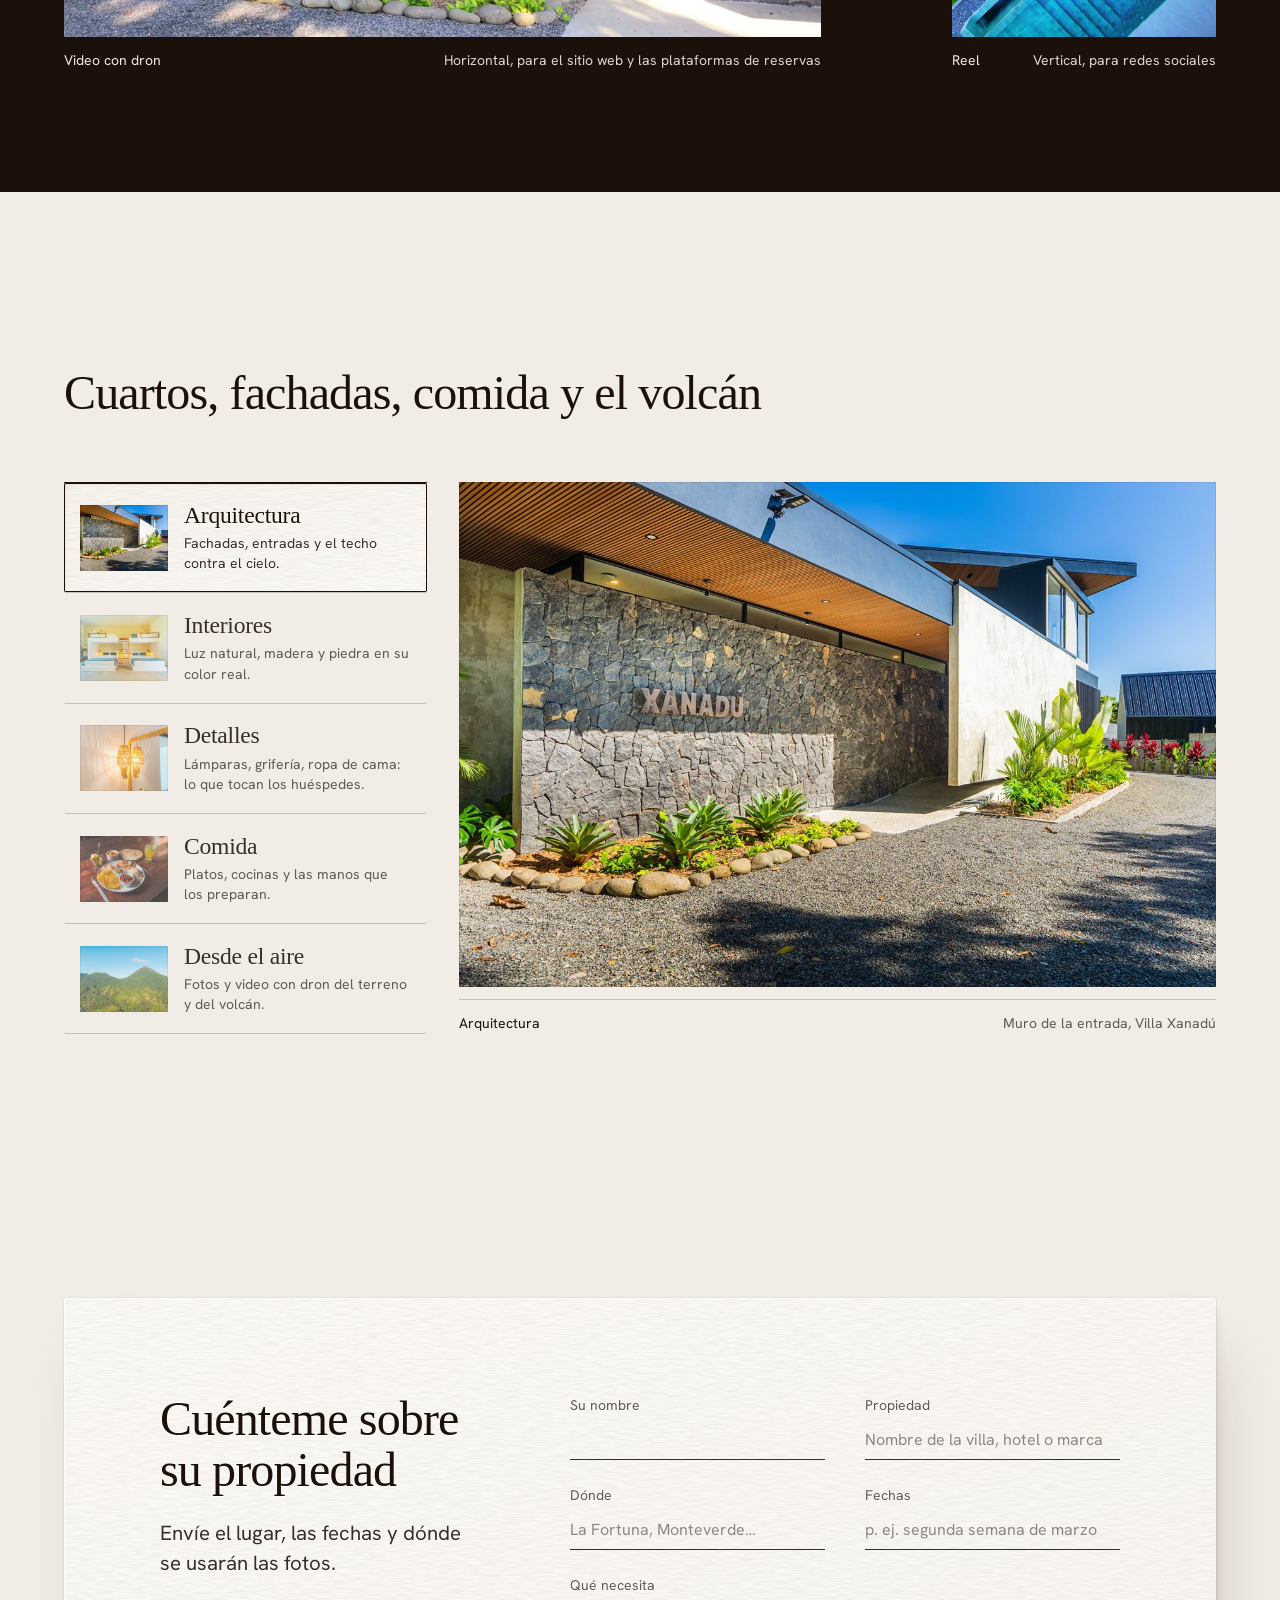
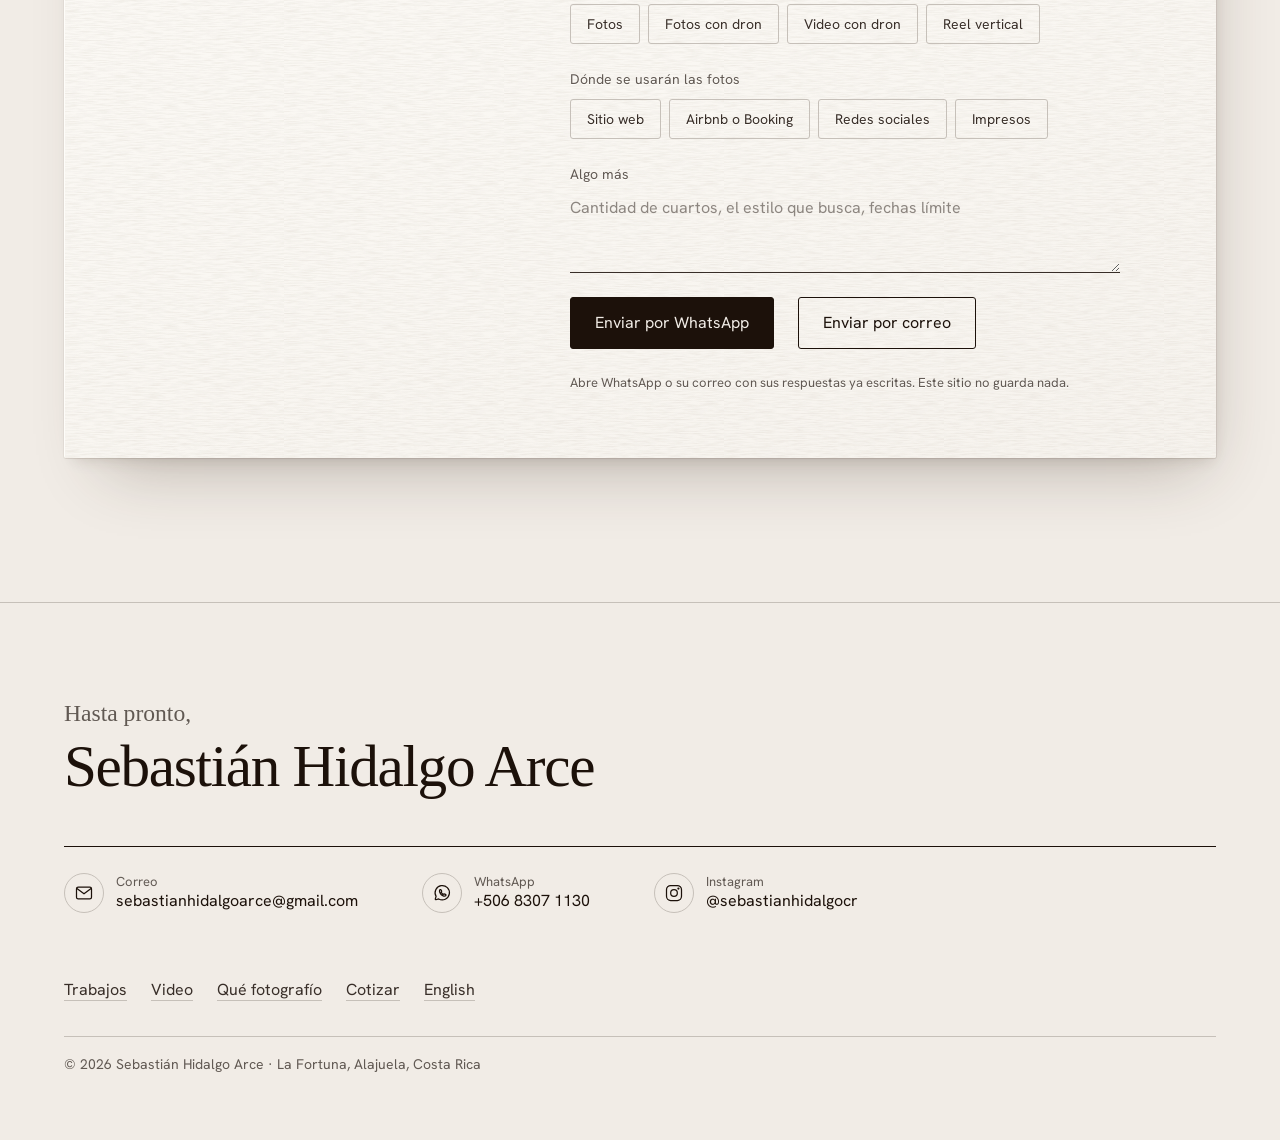
==== commit cf36e203: "Show more of Sebastián's work on the landing page - Project cards ("Selected work") right under the " ====
--- a/site/es/index.html
+++ b/site/es/index.html
@@ -4,7 +4,7 @@
 <meta charset="utf-8">
 <meta name="viewport" content="width=device-width, initial-scale=1">
 <title>Sebastián Hidalgo Arce, fotógrafo de hospitalidad en La Fortuna, Costa Rica</title>
-<meta name="description" content="Fotografía de arquitectura, interiores y dron para hoteles, villas y marcas alrededor del volcán Arenal, Costa Rica.">
+<meta name="description" content="Fotografía de arquitectura, interiores, comida y dron para hoteles, villas y marcas alrededor del volcán Arenal, Costa Rica.">
 <link rel="alternate" hreflang="en" href="../index.html">
 <link rel="alternate" hreflang="es" href="../es/index.html">
 <link rel="icon" href="../favicon.svg" type="image/svg+xml">
@@ -13,7 +13,7 @@
 <meta property="og:type" content="website">
 <meta property="og:site_name" content="Sebastián Hidalgo Arce">
 <meta property="og:title" content="Sebastián Hidalgo Arce, fotógrafo de hospitalidad en La Fortuna, Costa Rica">
-<meta property="og:description" content="Fotografía de arquitectura, interiores y dron para hoteles, villas y marcas alrededor del volcán Arenal, Costa Rica.">
+<meta property="og:description" content="Fotografía de arquitectura, interiores, comida y dron para hoteles, villas y marcas alrededor del volcán Arenal, Costa Rica.">
 <meta property="og:url" content="https://sebastian-hidalgo-photo.arenalweb.workers.dev/es/index.html">
 <meta property="og:image" content="https://sebastian-hidalgo-photo.arenalweb.workers.dev/img/og.jpg">
 <meta property="og:image:width" content="1200">
@@ -34,7 +34,7 @@
   "@type": "ProfessionalService",
   "@id": "https://sebastian-hidalgo-photo.arenalweb.workers.dev/#business",
   "name": "Sebastián Hidalgo Arce",
-  "description": "Fotografía de arquitectura, interiores y dron para hoteles, villas y marcas alrededor del volcán Arenal, Costa Rica.",
+  "description": "Fotografía de arquitectura, interiores, comida y dron para hoteles, villas y marcas alrededor del volcán Arenal, Costa Rica.",
   "url": "https://sebastian-hidalgo-photo.arenalweb.workers.dev/es/",
   "image": "https://sebastian-hidalgo-photo.arenalweb.workers.dev/img/og.jpg",
   "logo": "https://sebastian-hidalgo-photo.arenalweb.workers.dev/img/apple-touch-icon.png",
@@ -99,6 +99,14 @@
       "@type": "Offer",
       "itemOffered": {
         "@type": "Service",
+        "name": "Comida",
+        "description": "Platos, cocinas y las manos que los preparan."
+      }
+    },
+    {
+      "@type": "Offer",
+      "itemOffered": {
+        "@type": "Service",
         "name": "Desde el aire",
         "description": "Fotos y video con dron del terreno y del volcán."
       }
@@ -118,7 +126,7 @@
     <a class="wordmark" href="#main" aria-label="Sebastián Hidalgo Arce, inicio">Sebastián Hidalgo Arce</a>
     <nav aria-label="Principal">
       <ul class="nav__links">
-        <li><a href="#xanadu">Villa Xanadú</a></li>
+        <li><a href="#work">Trabajos</a></li>
         <li><a href="#film">Video</a></li>
         <li><a href="#services">Qué fotografío</a></li>
         <li class="nav__keep"><a class="nav__lang" href="../index.html" hreflang="en" lang="en">English</a></li>
@@ -145,13 +153,100 @@
       <div class="hero__text">
         <h1 id="hero-title">Fotografía de hospitalidad al pie del Arenal.</h1>
         <div class="hero__aside">
-          <p class="lead">Arquitectura, interiores y dron para hoteles, villas y marcas.</p>
+          <p class="lead">Arquitectura, interiores, comida y dron para hoteles, villas y experiencias.</p>
           <div class="actions">
             <a class="btn" href="#contact">Cotizar una sesión</a>
-            <a class="link" href="#xanadu">Ver la sesión de Xanadú</a>
+            <a class="link" href="#work">Ver los trabajos</a>
           </div>
         </div>
       </div>
+    </div>
+  </section>
+
+  <section class="work" id="work" aria-labelledby="work-title">
+    <div class="container">
+      <div class="work__head">
+        <h2 id="work-title">Trabajos</h2>
+        <p class="lead">Villas, hoteles y las experiencias que reservan sus huéspedes.</p>
+      </div>
+      <ul class="work__grid">
+        <li>
+          <a class="work__card" href="../es/work/villa-xanadu.html">
+            <span class="work__frame"><img src="../img/g/dr-0057-1200.jpg" srcset="../img/g/dr-0057-1200.jpg 1200w, ../img/g/dr-0057-2400.jpg 2400w" sizes="(max-width: 60rem) 100vw, 50vw" width="2400" height="1350" alt="Villa Xanadú desde un dron: dos pisos, una piscina en L y un jardín bordeado de heliconias" loading="lazy" decoding="async"></span>
+            <span class="work__name">Villa Xanadú</span>
+            <span class="work__meta">Villa privada · La Fortuna · <span class="num">abril 2026</span></span>
+            <span class="work__line">Villa nueva frente al Arenal, desde el piso y el aire.</span>
+          </a>
+        </li>
+        <li>
+          <a class="work__card" href="../es/work/arenal-ridge.html">
+            <span class="work__frame"><img src="../img/g/ar-04848-1200.jpg" srcset="../img/g/ar-04848-1200.jpg 1200w, ../img/g/ar-04848-2400.jpg 2400w" sizes="(max-width: 60rem) 100vw, 50vw" width="2400" height="1600" alt="Un casado sobre una mesa de madera: patacones, arroz, frijoles, pollo empanizado, tortillas y un fresco con carambola" loading="lazy" decoding="async"></span>
+            <span class="work__name">Arenal Ridge</span>
+            <span class="work__meta">Clase de cocina · La Fortuna · <span class="num">febrero 2025</span></span>
+            <span class="work__line">Una clase de cocina costarricense en una cocina al aire libre, del trapiche al plato.</span>
+          </a>
+        </li>
+      </ul>
+    </div>
+  </section>
+  <section class="shoot" id="portfolio" aria-labelledby="portfolio-title">
+    <div class="container">
+      <div class="shoot__head">
+        <h2 id="portfolio-title">Más del portafolio</h2>
+        <p class="lead">Villas, restaurantes y el Arenal, de otros trabajos.</p>
+      </div>
+      <ul class="gallery">
+        <li class="gallery__item" style="--span: 7">
+          <a class="gallery__link" href="../img/g/pf-04-full.jpg" data-viewer="portfolio" data-caption="Una villa con una piscina larga y camastros, desde un dron">
+            <img src="../img/g/pf-04-1200.jpg" width="1600" height="900" alt="Una villa con una piscina larga y camastros, desde un dron" loading="lazy" decoding="async">
+          </a>
+        </li>
+        <li class="gallery__item" style="--span: 5">
+          <a class="gallery__link" href="../img/g/pf-01-full.jpg" data-viewer="portfolio" data-caption="Una terraza techada con una piscina de piedra frente al jardín">
+            <img src="../img/g/pf-01-1200.jpg" width="1600" height="900" alt="Una terraza techada con una piscina de piedra frente al jardín" loading="lazy" decoding="async">
+          </a>
+        </li>
+        <li class="gallery__item" style="--span: 4">
+          <a class="gallery__link" href="../img/g/pf-06-full.jpg" data-viewer="portfolio" data-caption="Pulpo a la parrilla emplatado para el menú de un restaurante">
+            <img src="../img/g/pf-06-1200.jpg" width="1600" height="900" alt="Pulpo a la parrilla emplatado para el menú de un restaurante" loading="lazy" decoding="async">
+          </a>
+        </li>
+        <li class="gallery__item" style="--span: 4">
+          <a class="gallery__link" href="../img/g/pf-12-full.jpg" data-viewer="portfolio" data-caption="La Fortuna de noche con el volcán Arenal detrás">
+            <img src="../img/g/pf-12-1200.jpg" width="1280" height="720" alt="La Fortuna de noche con el volcán Arenal detrás" loading="lazy" decoding="async">
+          </a>
+        </li>
+        <li class="gallery__item" style="--span: 4">
+          <a class="gallery__link" href="../img/g/pf-07-full.jpg" data-viewer="portfolio" data-caption="Salmón y espárragos sobre un puré dorado, desde arriba">
+            <img src="../img/g/pf-07-1200.jpg" width="1600" height="900" alt="Salmón y espárragos sobre un puré dorado, desde arriba" loading="lazy" decoding="async">
+          </a>
+        </li>
+        <li class="gallery__item" style="--span: 6">
+          <a class="gallery__link" href="../img/g/pf-14-full.jpg" data-viewer="portfolio" data-caption="Una piscina y un deck escondidos en el bosque, desde arriba">
+            <img src="../img/g/pf-14-1200.jpg" width="1600" height="900" alt="Una piscina y un deck escondidos en el bosque, desde arriba" loading="lazy" decoding="async">
+          </a>
+        </li>
+        <li class="gallery__item" style="--span: 6">
+          <a class="gallery__link" href="../img/g/pf-11-full.jpg" data-viewer="portfolio" data-caption="El volcán Arenal y el valle verde de día, desde un dron">
+            <img src="../img/g/pf-11-1200.jpg" width="1600" height="900" alt="El volcán Arenal y el valle verde de día, desde un dron" loading="lazy" decoding="async">
+          </a>
+        </li>
+        <li class="gallery__item" style="--span: 4">
+          <a class="gallery__link" href="../img/g/pf-02-full.jpg" data-viewer="portfolio" data-caption="Cocina abierta y comedor bajo un techo de madera">
+            <img src="../img/g/pf-02-1200.jpg" width="1600" height="900" alt="Cocina abierta y comedor bajo un techo de madera" loading="lazy" decoding="async">
+          </a>
+        </li>
+        <li class="gallery__item" style="--span: 4">
+          <a class="gallery__link" href="../img/g/pf-05-full.jpg" data-viewer="portfolio" data-caption="Una mesa para cuatro con platos servidos y vino">
+            <img src="../img/g/pf-05-1200.jpg" width="1600" height="900" alt="Una mesa para cuatro con platos servidos y vino" loading="lazy" decoding="async">
+          </a>
+        </li>
+        <li class="gallery__item" style="--span: 4">
+          <a class="gallery__link" href="../img/g/pf-16-full.jpg" data-viewer="portfolio" data-caption="Un deck con camastros y piscina entre los árboles">
+            <img src="../img/g/pf-16-1200.jpg" width="1600" height="900" alt="Un deck con camastros y piscina entre los árboles" loading="lazy" decoding="async">
+          </a>
+        </li>
+      </ul>
     </div>
   </section>
 
@@ -261,7 +356,7 @@
 
   <section class="services" id="services" data-air-zone aria-labelledby="services-title">
     <div class="container">
-      <h2 id="services-title">Cuartos, fachadas, detalles y el volcán</h2>
+      <h2 id="services-title">Cuartos, fachadas, comida y el volcán</h2>
       <div class="sampler" data-sampler>
         <div class="choices" role="tablist" aria-label="Qué fotografío" aria-orientation="vertical">
           <button class="choice" role="tab" id="tab-arch" aria-controls="panel-arch" aria-selected="true" data-tint="--stain-3" type="button">
@@ -276,6 +371,10 @@
             <img class="choice__thumb" src="../img/s-details-320.jpg" width="320" height="240" alt="" loading="lazy" decoding="async">
             <span class="choice__text"><span class="choice__title">Detalles</span><span class="choice__line">Lámparas, grifería, ropa de cama: lo que tocan los huéspedes.</span></span>
           </button>
+          <button class="choice" role="tab" id="tab-food" aria-controls="panel-food" aria-selected="false" tabindex="-1" data-tint="--stain-1" type="button">
+            <img class="choice__thumb" src="../img/s-food-320.jpg" width="320" height="240" alt="" loading="lazy" decoding="async">
+            <span class="choice__text"><span class="choice__title">Comida</span><span class="choice__line">Platos, cocinas y las manos que los preparan.</span></span>
+          </button>
           <button class="choice" role="tab" id="tab-air" aria-controls="panel-air" aria-selected="false" tabindex="-1" data-tint="--stain-4" type="button">
             <img class="choice__thumb" src="../img/s-air-320.jpg" width="320" height="240" alt="" loading="lazy" decoding="async">
             <span class="choice__text"><span class="choice__title">Desde el aire</span><span class="choice__line">Fotos y video con dron del terreno y del volcán.</span></span>
@@ -300,6 +399,12 @@
               <img src="../img/s-details-1200.jpg" srcset="../img/s-details-1200.jpg 1200w, ../img/s-details.jpg 1800w" sizes="(max-width: 60rem) 100vw, 60vw" width="1800" height="1200" alt="Dos lámparas tejidas de ratán encendidas junto a un espejo de bejuco" loading="lazy" decoding="async">
             </div>
             <p class="wall"><span class="wall__name">Detalles</span> <span class="wall__note">Lámparas de ratán en un baño, Villa Xanadú</span></p>
+          </section>
+          <section class="panel" role="tabpanel" id="panel-food" aria-labelledby="tab-food">
+            <div class="panel__frame" data-slot="service-food" data-alt="Un casado con patacones, arroz, frijoles, pollo y un fresco con carambola">
+              <img src="../img/s-food-1200.jpg" srcset="../img/s-food-1200.jpg 1200w, ../img/s-food.jpg 1800w" sizes="(max-width: 60rem) 100vw, 60vw" width="1800" height="1200" alt="Un casado con patacones, arroz, frijoles, pollo y un fresco con carambola" loading="lazy" decoding="async">
+            </div>
+            <p class="wall"><span class="wall__name">Comida</span> <span class="wall__note">Casado de la clase de cocina, Arenal Ridge</span></p>
           </section>
           <section class="panel" role="tabpanel" id="panel-air" aria-labelledby="tab-air">
             <div class="panel__frame" data-slot="service-air" data-alt="El volcán Arenal y el valle verde a sus pies, desde un dron al amanecer">
@@ -366,7 +471,7 @@
     </ul>
     <nav class="footer__nav" aria-label="Pie de página">
       <ul class="footer__links">
-        <li><a href="#xanadu">Villa Xanadú</a></li>
+        <li><a href="#work">Trabajos</a></li>
         <li><a href="#film">Video</a></li>
         <li><a href="#services">Qué fotografío</a></li>
         <li><a href="#contact">Cotizar</a></li>
--- a/site/style.css
+++ b/site/style.css
@@ -211,6 +211,7 @@
 .shoot__head { display: grid; grid-template-columns: repeat(12, minmax(0, 1fr)); column-gap: var(--gap-columns); row-gap: var(--space-md); align-items: end; margin-bottom: var(--space-2xl); }
 .shoot__head h2 { grid-column: 1 / span 6; }
 .shoot__head .lead { grid-column: 8 / -1; }
+#portfolio { padding-bottom: 0; }
 .gallery { display: grid; grid-template-columns: repeat(12, minmax(0, 1fr)); grid-auto-rows: clamp(200px, 24vw, 380px); gap: var(--gap-columns); margin: 0; padding: 0; list-style: none; }
 .gallery__item { grid-column: span var(--span, 4); min-width: 0; }
 .gallery__link { position: relative; display: block; height: 100%; cursor: zoom-in; }
@@ -220,15 +221,21 @@
 .gallery__link:active::after { opacity: 0.16; }
 
 /* ---------- work index (appears with a second project) ---------- */
-.work { position: relative; background: var(--color-paper); padding-block: var(--section-gap-s); }
-.work h2 { margin-bottom: var(--space-2xl); }
-.work__list { margin: 0; padding: 0; list-style: none; border-top: var(--rule-head) solid var(--color-ink); }
-.work__link { display: grid; grid-template-columns: 10rem minmax(0, 4fr) minmax(0, 2fr) minmax(0, 2fr) auto; gap: var(--gap-columns); align-items: center; padding-block: var(--space-md); border-bottom: var(--rule-hair) solid var(--color-rule); color: var(--color-ink-2); text-decoration: none; transition: background-color var(--dur-short) var(--ease-out); }
-.work__link:hover { background: color-mix(in oklch, var(--color-card) 70%, transparent); }
-.work__link:focus-visible { outline: 2px solid var(--color-focus); outline-offset: 2px; }
-.work__thumb { width: 10rem; aspect-ratio: 3 / 2; height: auto; object-fit: cover; }
-.work__name { font: var(--serif-small) var(--text-title)/1.2 var(--font-display); color: var(--color-ink); }
-.work__meta { font-size: var(--text-sm); }
+.work { position: relative; background: var(--color-paper); padding-block: var(--section-gap-s) 0; }
+.work--more { background: var(--color-paper-2); padding-block: var(--section-gap-s); }
+.work__head { display: grid; grid-template-columns: repeat(12, minmax(0, 1fr)); column-gap: var(--gap-columns); row-gap: var(--space-md); align-items: end; margin-bottom: var(--space-2xl); }
+.work__head h2 { grid-column: 1 / span 6; }
+.work__head .lead { grid-column: 8 / -1; }
+.work__grid { display: grid; grid-template-columns: repeat(auto-fill, minmax(min(100%, 24rem), 1fr)); gap: var(--space-2xl) var(--gap-columns); margin: 0; padding: 0; list-style: none; }
+.work__card { display: grid; gap: var(--space-xs); color: var(--color-ink-2); text-decoration: none; }
+.work__frame { display: block; aspect-ratio: 3 / 2; overflow: hidden; margin-bottom: var(--space-xs); background: var(--color-paper-2); }
+.work__frame img { width: 100%; height: 100%; object-fit: cover; outline: 1px solid var(--hair-ink); outline-offset: -1px; transition: transform var(--dur-long) var(--ease-out); }
+.work__name { font: var(--serif-small) var(--text-title)/1.2 var(--font-display); color: var(--color-ink); transition: color var(--dur-short) var(--ease-out); }
+.work__meta { font-size: var(--text-sm); color: var(--color-muted); }
+.work__line { max-width: 44ch; }
+.work__card:hover .work__frame img { transform: scale(1.02); }
+.work__card:hover .work__name { color: var(--color-accent); }
+.work__card:focus-visible { outline: 2px solid var(--color-focus); outline-offset: 4px; }
 
 /* ---------- photo viewer ---------- */
 .viewer { position: fixed; inset: 0; width: 100%; max-width: none; height: 100%; max-height: none; margin: 0; padding: var(--space-2xl) var(--space-4xl); border: 0; background: var(--color-ink); color: var(--color-paper); }
@@ -263,14 +270,12 @@
   .footer__contact { flex-direction: column; gap: var(--space-sm); }
   .film-band__head, .film--wide { grid-column: 1 / -1; }
   .film--tall { grid-column: 1 / span 7; }
-  .project-hero__text, .project-hero .facts, .shoot__head h2, .shoot__head .lead { grid-column: 1 / -1; }
+  .project-hero__text, .project-hero .facts, .shoot__head h2, .shoot__head .lead, .work__head h2, .work__head .lead { grid-column: 1 / -1; }
   .project-hero__print .print__window { height: auto; aspect-ratio: 4 / 3; }
   .gallery { grid-template-columns: repeat(2, minmax(0, 1fr)); grid-auto-rows: auto; gap: var(--space-md); }
   .gallery__item { grid-column: auto; }
   .gallery__item:nth-child(3n + 1) { grid-column: 1 / -1; }
   .gallery__link { aspect-ratio: 3 / 2; height: auto; }
-  .work__link { grid-template-columns: 6rem minmax(0, 1fr); row-gap: var(--space-2xs); }
-  .work__thumb { width: 6rem; grid-row: span 4; }
   .viewer { padding: var(--space-xl) var(--space-md) var(--space-3xl); }
   .viewer__btn--prev, .viewer__btn--next { top: auto; bottom: var(--space-md); transform: none; }
   .viewer__btn--prev { left: calc(50% - 56px); }
@@ -327,5 +332,5 @@
 .lost .lead { max-width: 44ch; }
 
 @media (prefers-reduced-motion: reduce) {
-  .choice, .choice__thumb, .btn, .link, main, .nav, .viewer__img, .viewer__btn, .gallery__link::after, .work__link, .js img.is-arriving { transition: none; }
+  .choice, .choice__thumb, .btn, .link, main, .nav, .viewer__img, .viewer__btn, .gallery__link::after, .work__frame img, .work__name, .js img.is-arriving { transition: none; }
 }
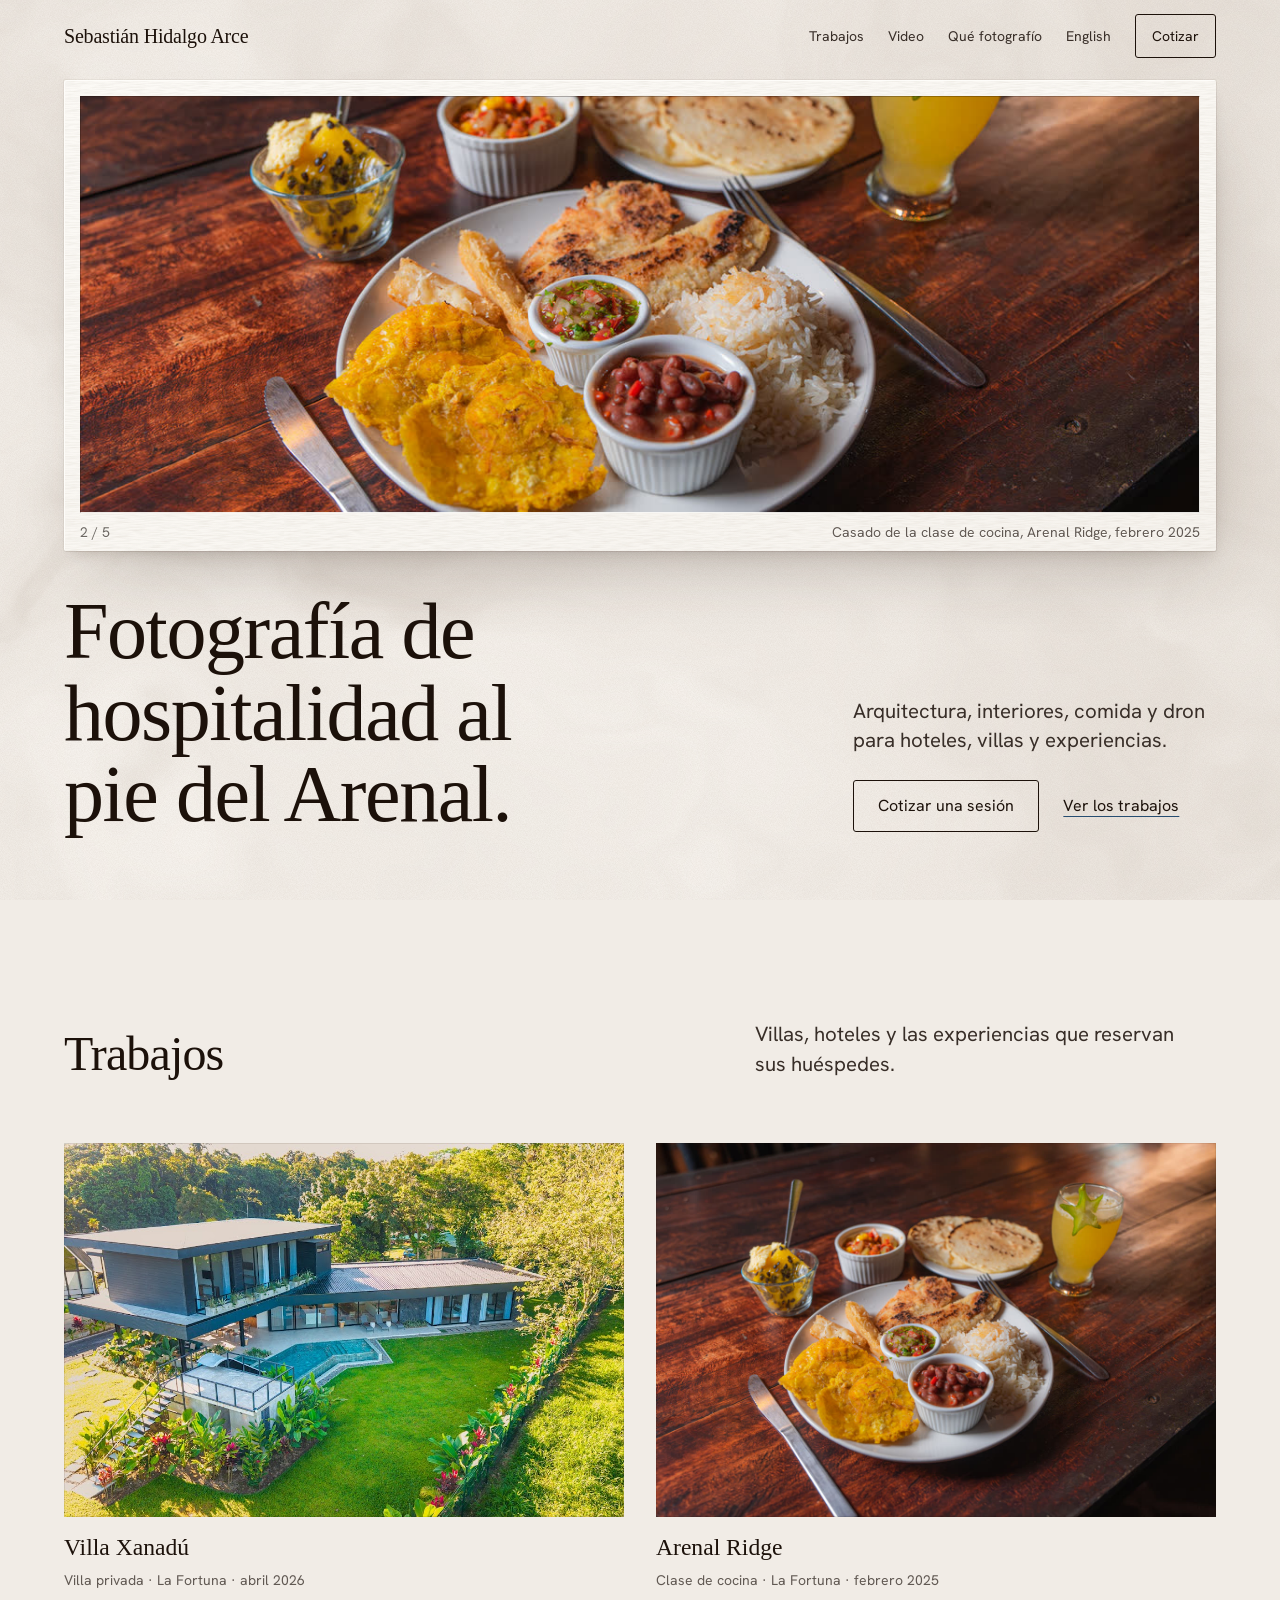
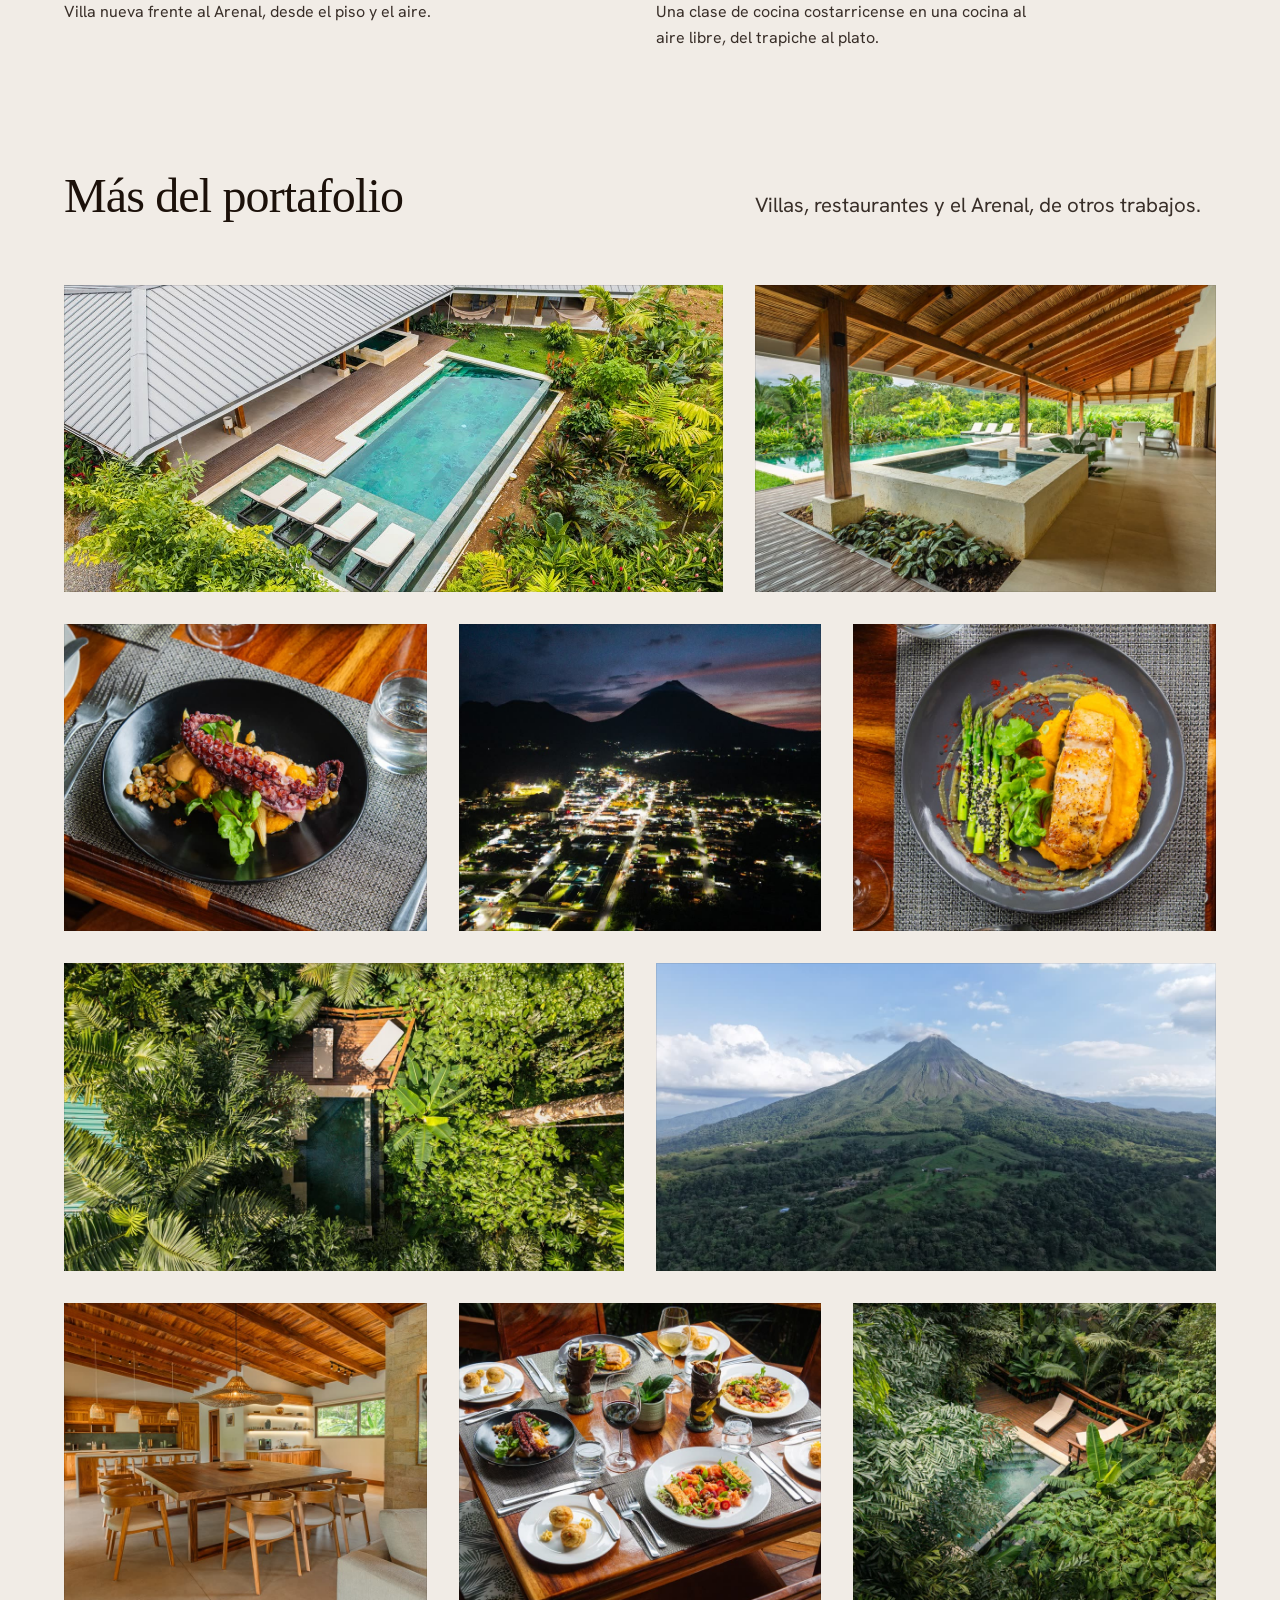
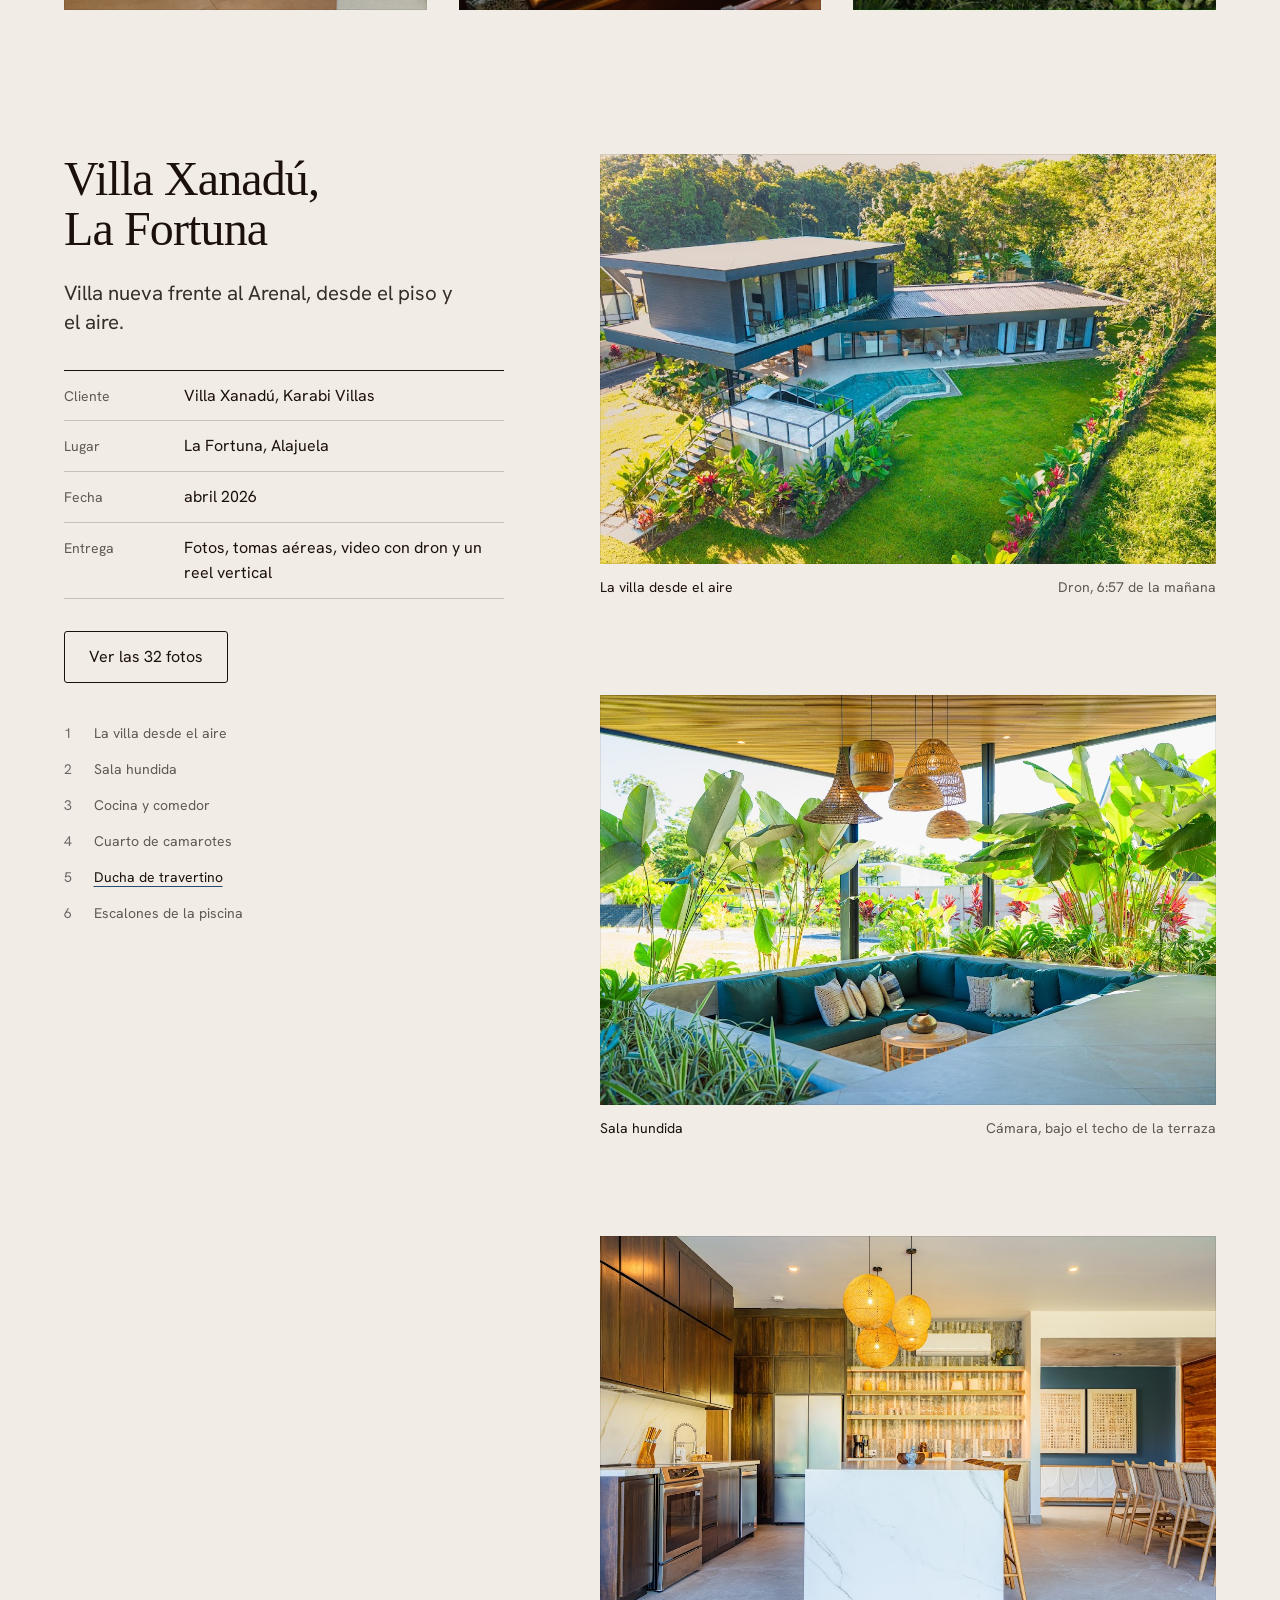
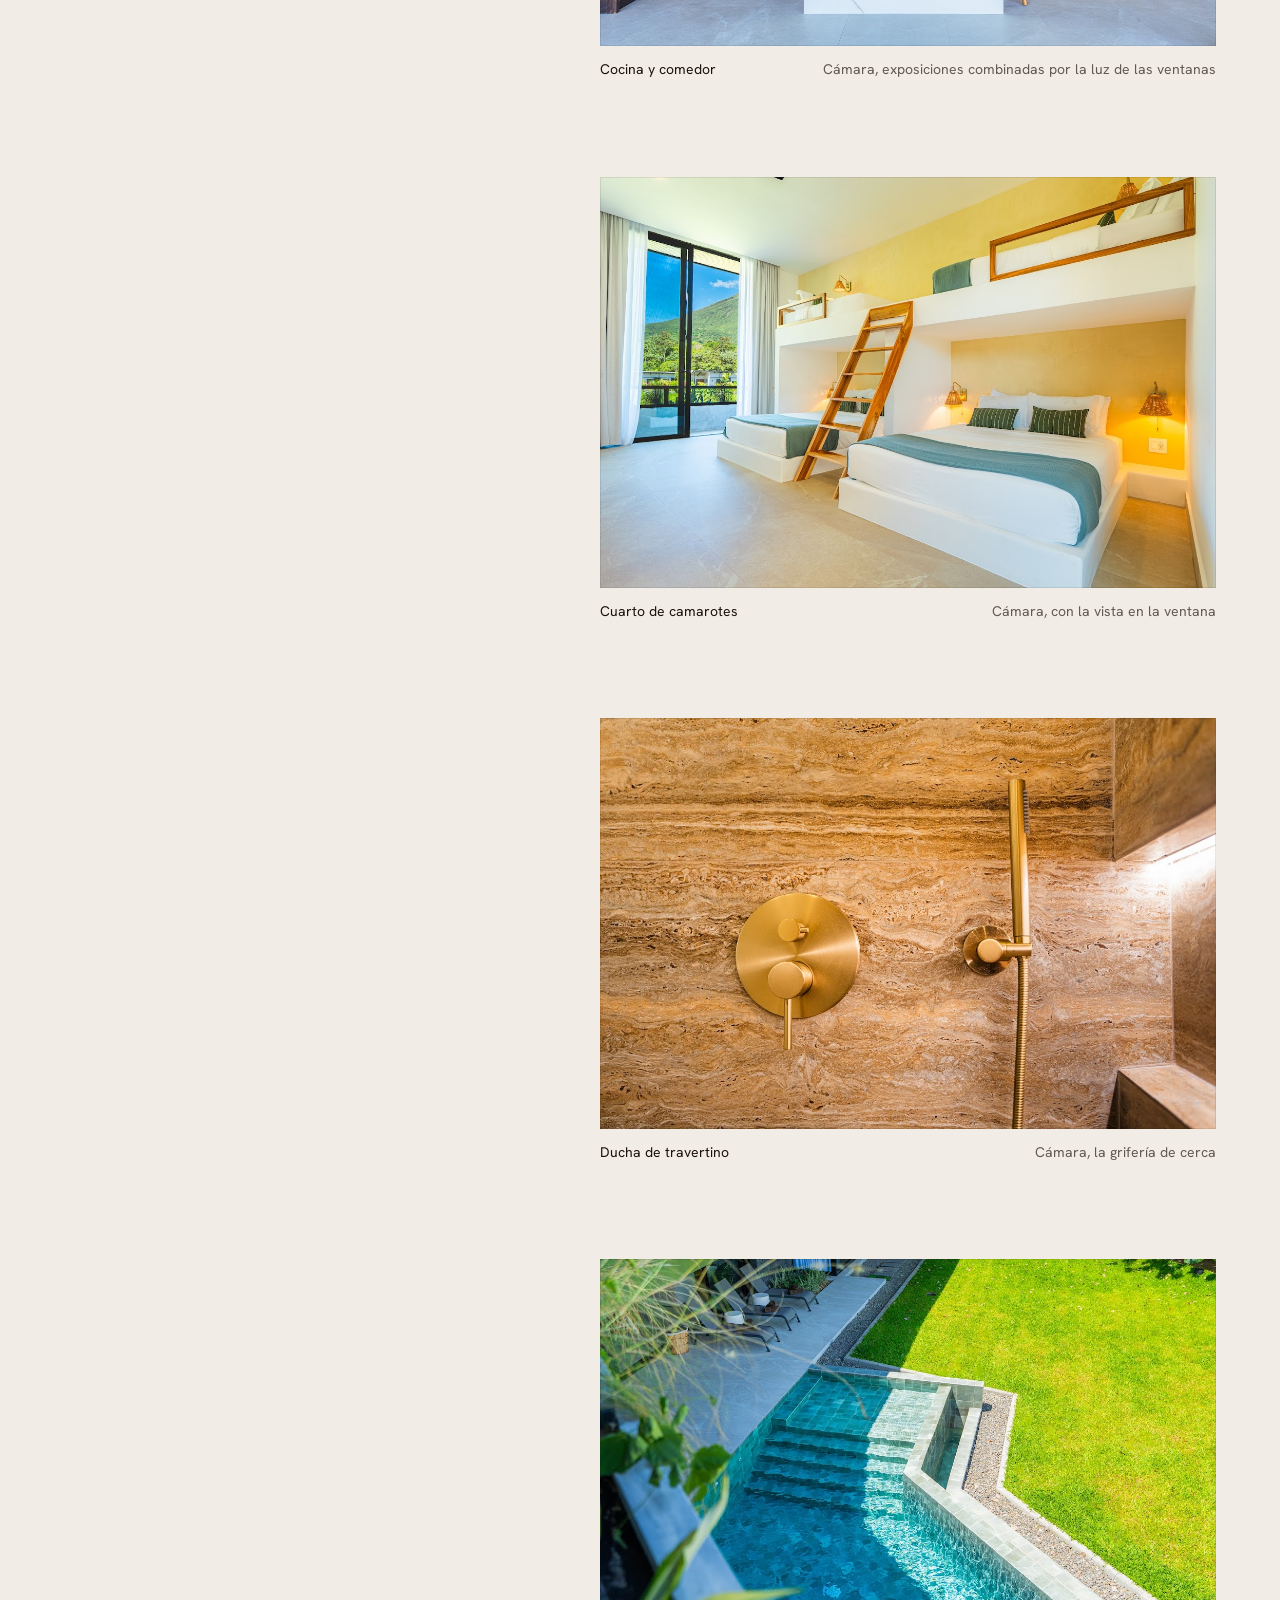
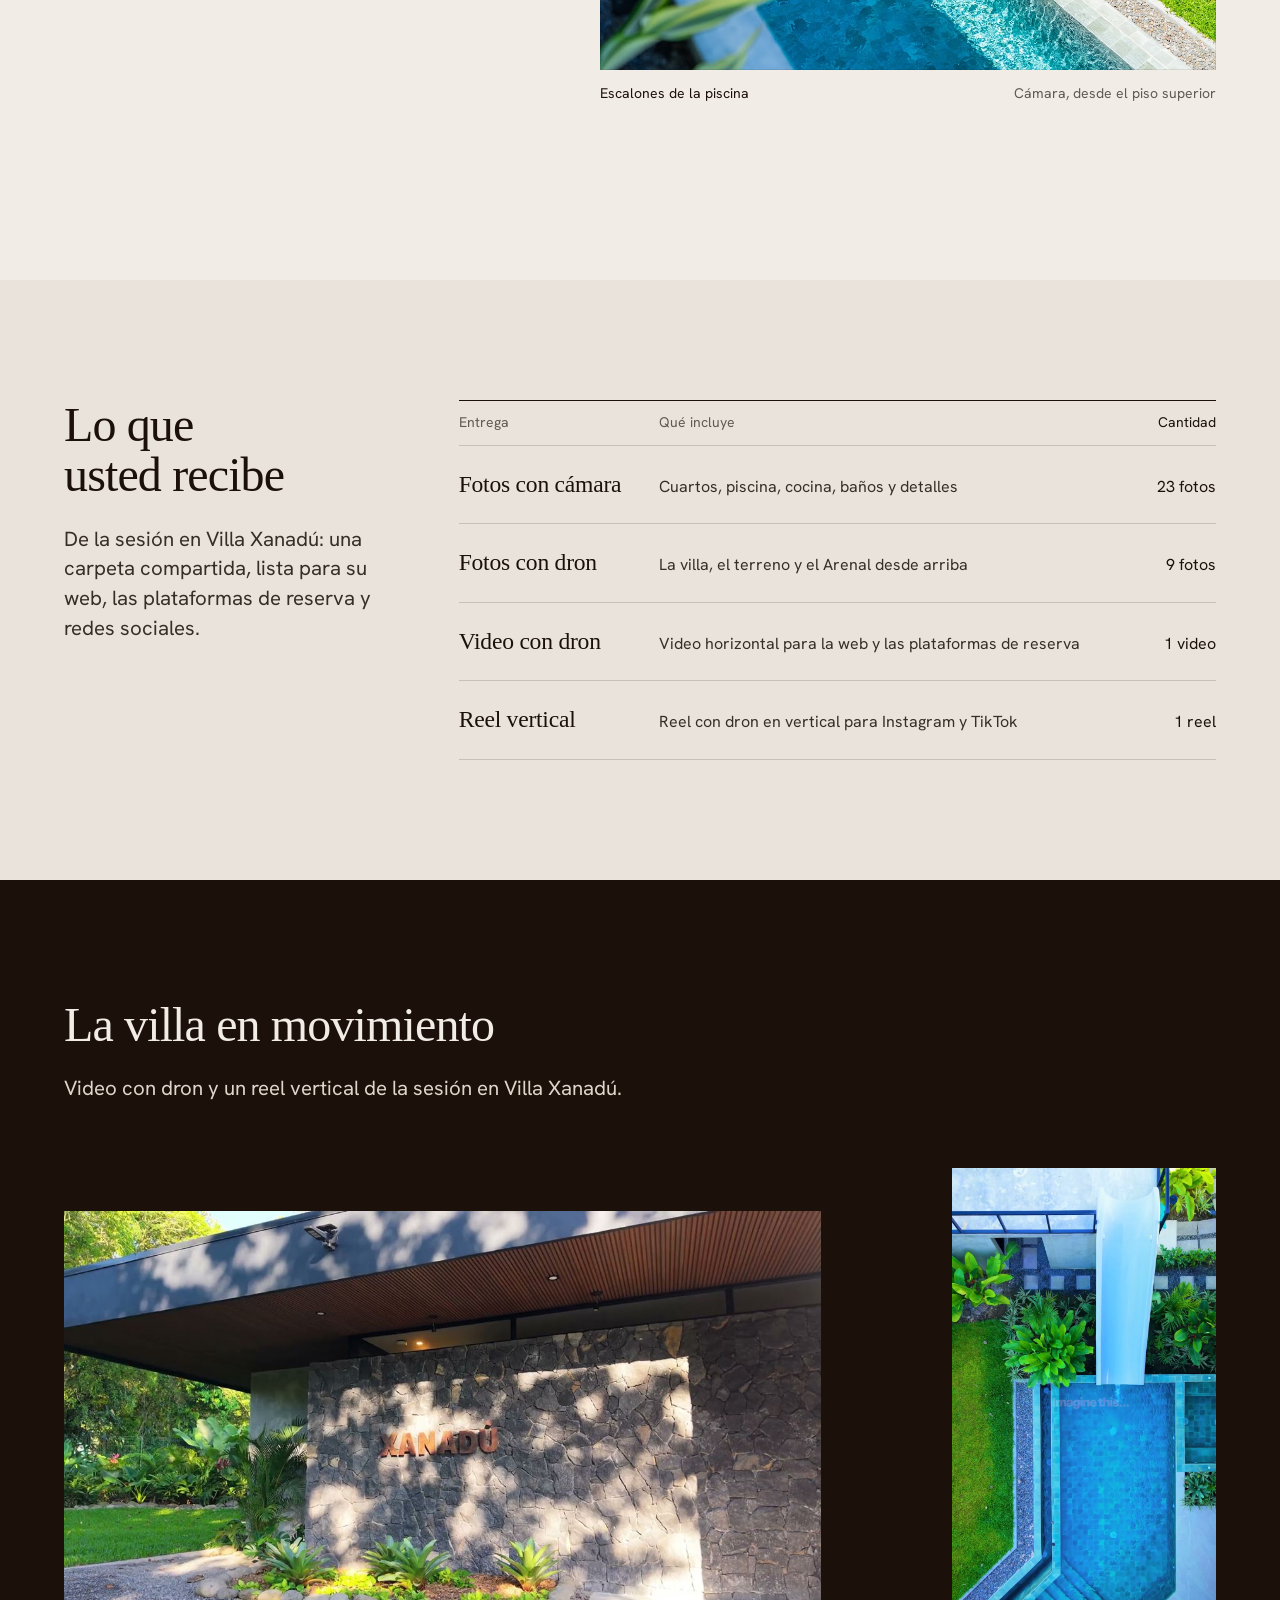
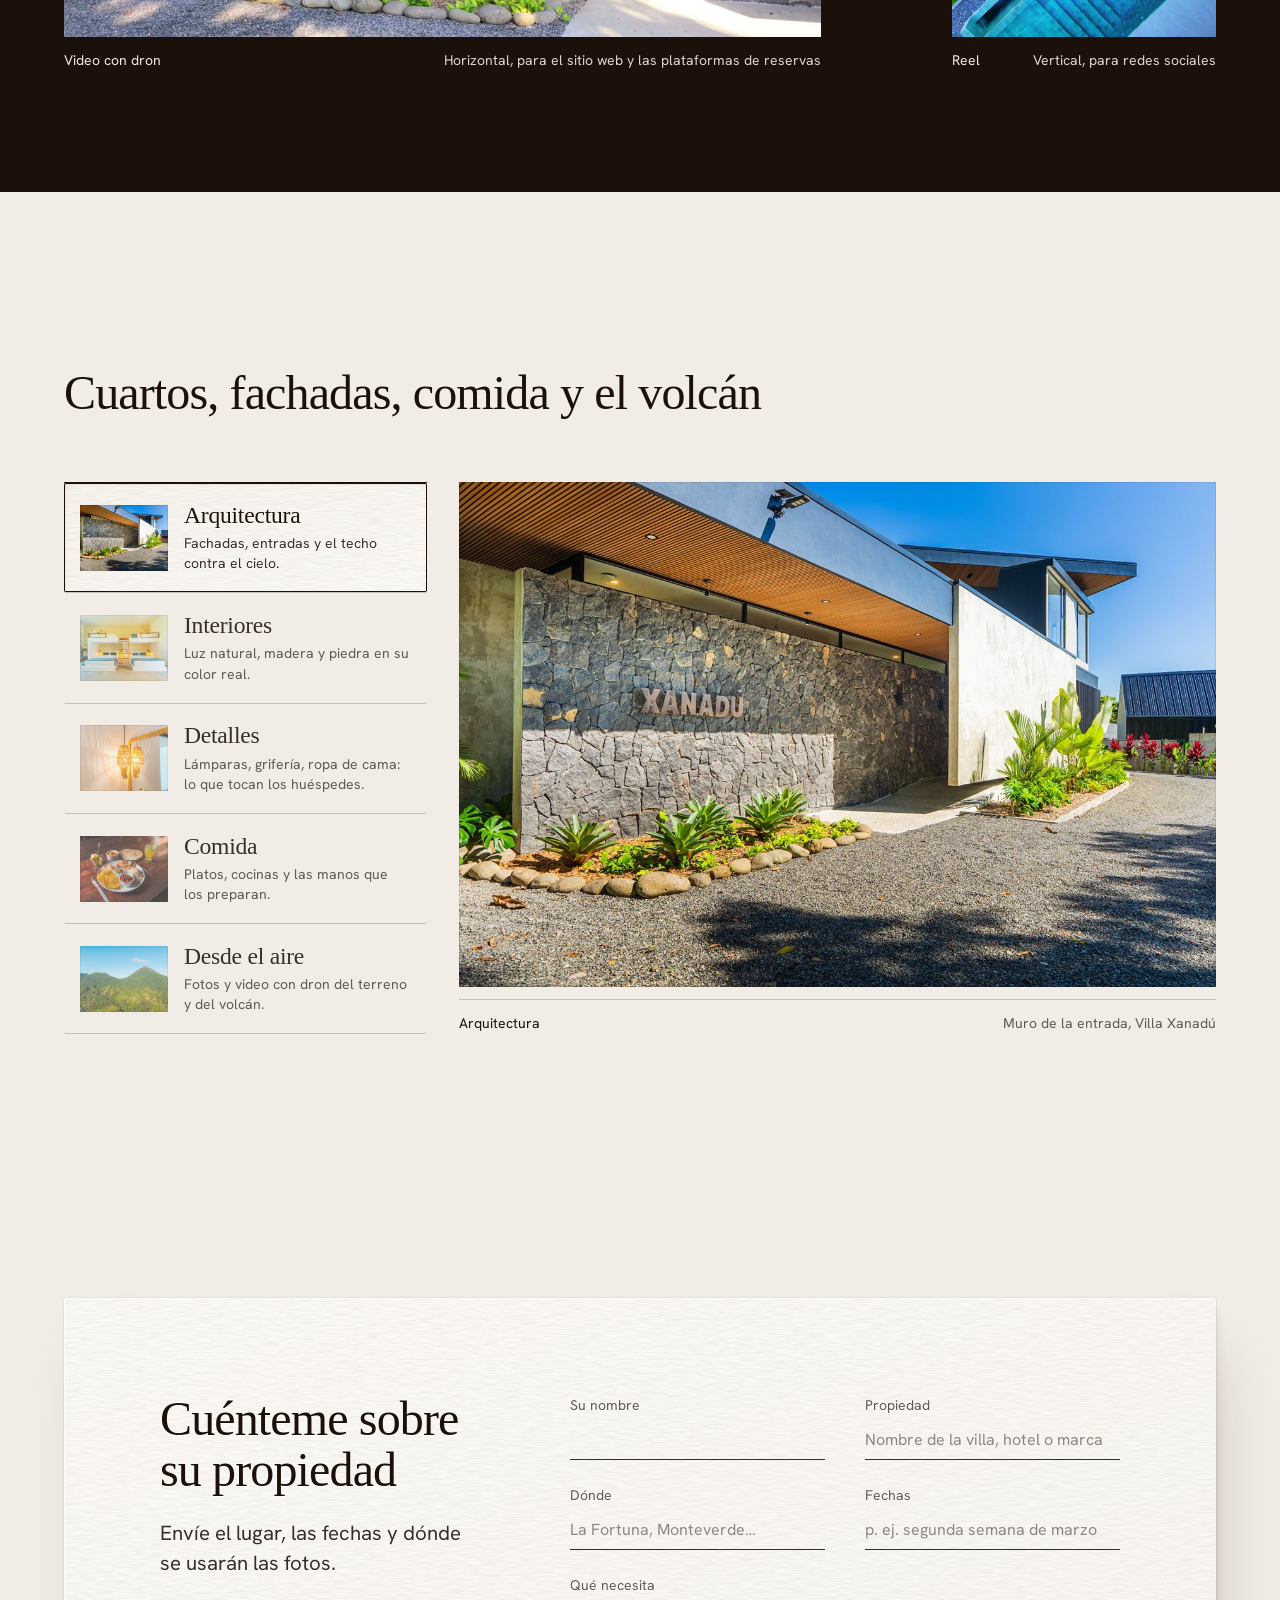
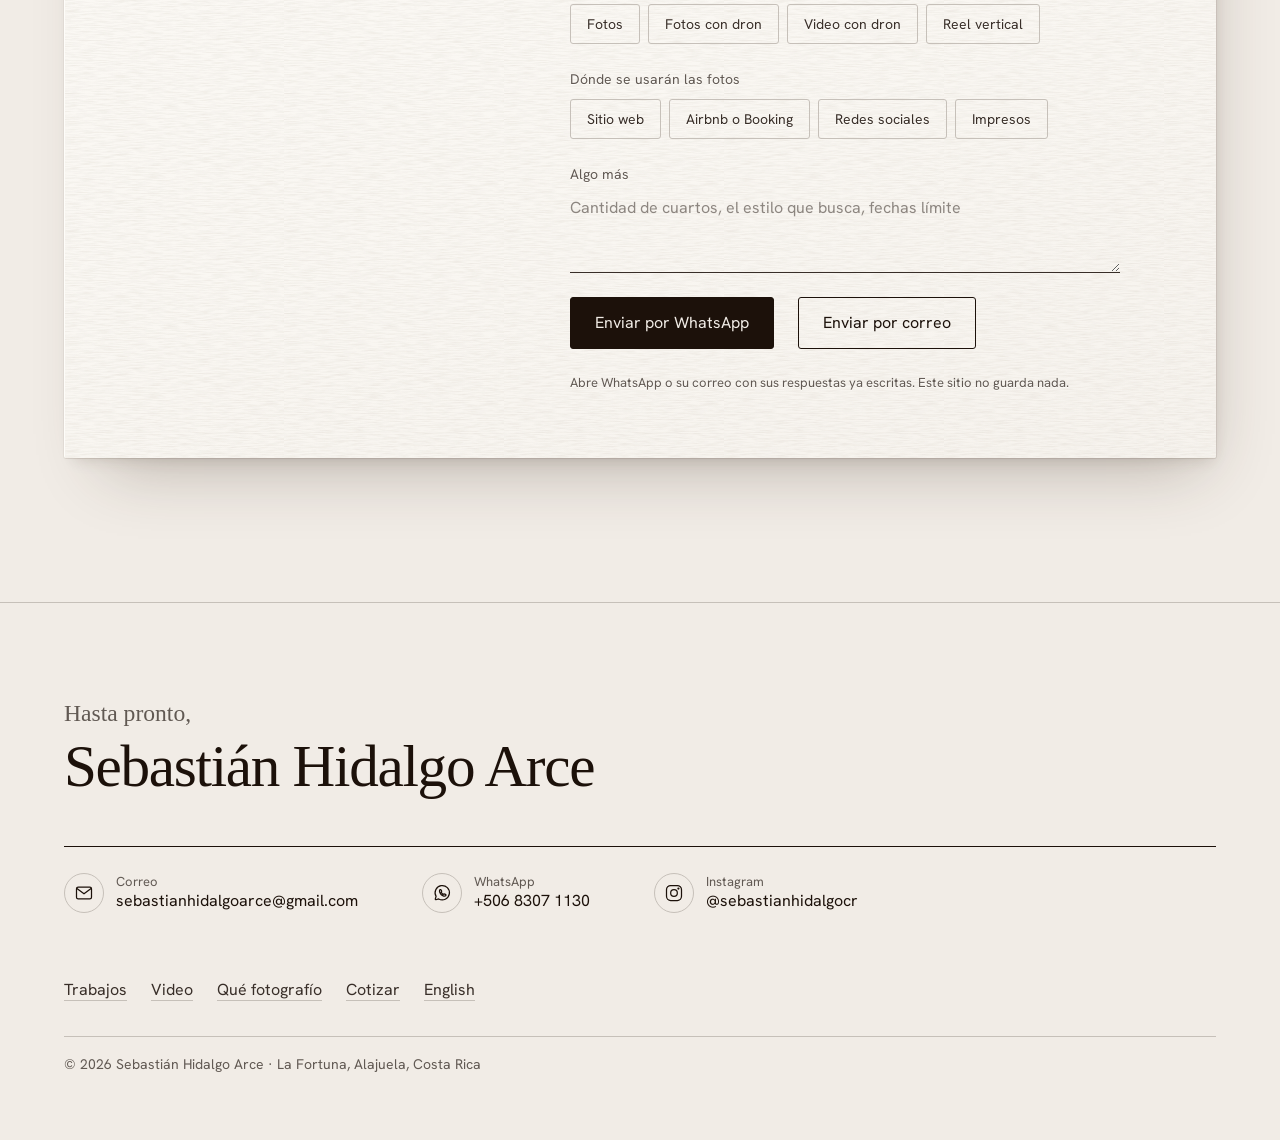
==== commit 12a9b869: "Rotate the hero through five frames from different jobs Same frame and layout; the photo crossfades " ====
--- a/site/es/index.html
+++ b/site/es/index.html
@@ -141,12 +141,16 @@
   <section class="hero" data-air-zone aria-labelledby="hero-title">
     <div class="container hero__inner">
       <figure class="print stock">
-        <div class="print__window" data-slot="hero" data-alt="Sebastián's strongest wide frame: a pool, a room or a facade with the land behind it">
-          <img src="../img/hero-pool-volcano.jpg" srcset="../img/hero-pool-volcano-1200.jpg 1200w, ../img/hero-pool-volcano.jpg 2400w" sizes="(max-width: 60rem) 100vw, 90vw" width="2400" height="1600" alt="Una piscina infinita que corre hacia el jardín y el volcán Arenal bajo un cielo despejado" style="object-position: 50% 42%" fetchpriority="high" decoding="async">
+        <div class="print__window" data-slot="hero" data-hero data-alt="Sebastián's strongest wide frame: a pool, a room or a facade with the land behind it">
+          <img class="hero__slide is-on" src="../img/hero-pool-volcano.jpg" srcset="../img/hero-pool-volcano-1200.jpg 1200w, ../img/hero-pool-volcano.jpg 2400w" sizes="(max-width: 60rem) 100vw, 90vw" width="2400" height="1600" alt="Una piscina infinita que corre hacia el jardín y el volcán Arenal bajo un cielo despejado" data-cap="Piscina y volcán Arenal, Villa Xanadú, abril 2026" style="object-position: 50% 42%" fetchpriority="high" decoding="async">
+          <img class="hero__slide" src="../img/g/ar-04848-2400.jpg" srcset="../img/g/ar-04848-1200.jpg 1200w, ../img/g/ar-04848-2400.jpg 2400w" sizes="(max-width: 60rem) 100vw, 90vw" width="2400" height="1600" alt="Un casado con patacones, arroz, frijoles, pollo y un fresco con carambola" data-cap="Casado de la clase de cocina, Arenal Ridge, febrero 2025" style="object-position: 50% 55%" fetchpriority="low" decoding="async">
+          <img class="hero__slide" src="../img/g/dr-0029-2400.jpg" srcset="../img/g/dr-0029-1200.jpg 1200w, ../img/g/dr-0029-2400.jpg 2400w" sizes="(max-width: 60rem) 100vw, 90vw" width="2400" height="1350" alt="El volcán Arenal sobre el valle verde, desde un dron" data-cap="El volcán Arenal desde el dron, abril 2026" style="object-position: 50% 40%" fetchpriority="low" decoding="async">
+          <img class="hero__slide" src="../img/g/pf-04-full.jpg" srcset="../img/g/pf-04-1200.jpg 1200w, ../img/g/pf-04-full.jpg 1600w" sizes="(max-width: 60rem) 100vw, 90vw" width="1600" height="900" alt="Una villa con una piscina larga y camastros, desde un dron" data-cap="Piscina de una villa, desde el dron" style="object-position: 50% 50%" fetchpriority="low" decoding="async">
+          <img class="hero__slide" src="../img/g/pf-14-full.jpg" srcset="../img/g/pf-14-1200.jpg 1200w, ../img/g/pf-14-full.jpg 1600w" sizes="(max-width: 60rem) 100vw, 90vw" width="1600" height="900" alt="Una piscina y un deck escondidos en el bosque, desde arriba" data-cap="Una piscina en el bosque, desde arriba" style="object-position: 50% 50%" fetchpriority="low" decoding="async">
         </div>
         <figcaption class="print__label">
-          <span class="pencil">La Fortuna, Costa Rica</span>
-          <span>Piscina y volcán Arenal, Villa Xanadú, abril 2026</span>
+          <span class="pencil" data-hero-count>1 / 5</span>
+          <span data-hero-cap aria-live="off">Piscina y volcán Arenal, Villa Xanadú, abril 2026</span>
         </figcaption>
       </figure>
 
--- a/site/style.css
+++ b/site/style.css
@@ -77,6 +77,8 @@
 .print__window { flex: 1 1 auto; min-height: clamp(220px, 44dvh, 640px); }
 .print__window::after { content: ""; position: absolute; inset: 0; z-index: 2; box-shadow: inset 1px 1px 0 var(--shade-bevel), inset -1px -1px 0 var(--lit); pointer-events: none; }
 .print__label { display: flex; justify-content: space-between; align-items: baseline; gap: var(--space-md); padding-top: var(--space-xs); font-size: var(--text-sm); color: var(--color-muted); }
+.hero__slide { opacity: 0; transition: opacity 1.6s var(--ease-in-out); }
+.hero__slide.is-on { opacity: 1; }
 .pencil { color: var(--color-pencil); font-variant-numeric: tabular-nums; white-space: nowrap; }
 
 .hero__text { display: grid; grid-template-columns: repeat(12, minmax(0, 1fr)); column-gap: var(--gap-columns); row-gap: var(--space-lg); align-items: end; }
@@ -332,5 +334,5 @@
 .lost .lead { max-width: 44ch; }
 
 @media (prefers-reduced-motion: reduce) {
-  .choice, .choice__thumb, .btn, .link, main, .nav, .viewer__img, .viewer__btn, .gallery__link::after, .work__frame img, .work__name, .js img.is-arriving { transition: none; }
+  .choice, .choice__thumb, .btn, .link, main, .nav, .viewer__img, .viewer__btn, .gallery__link::after, .work__frame img, .work__name, .js img.is-arriving, .hero__slide { transition: none; }
 }
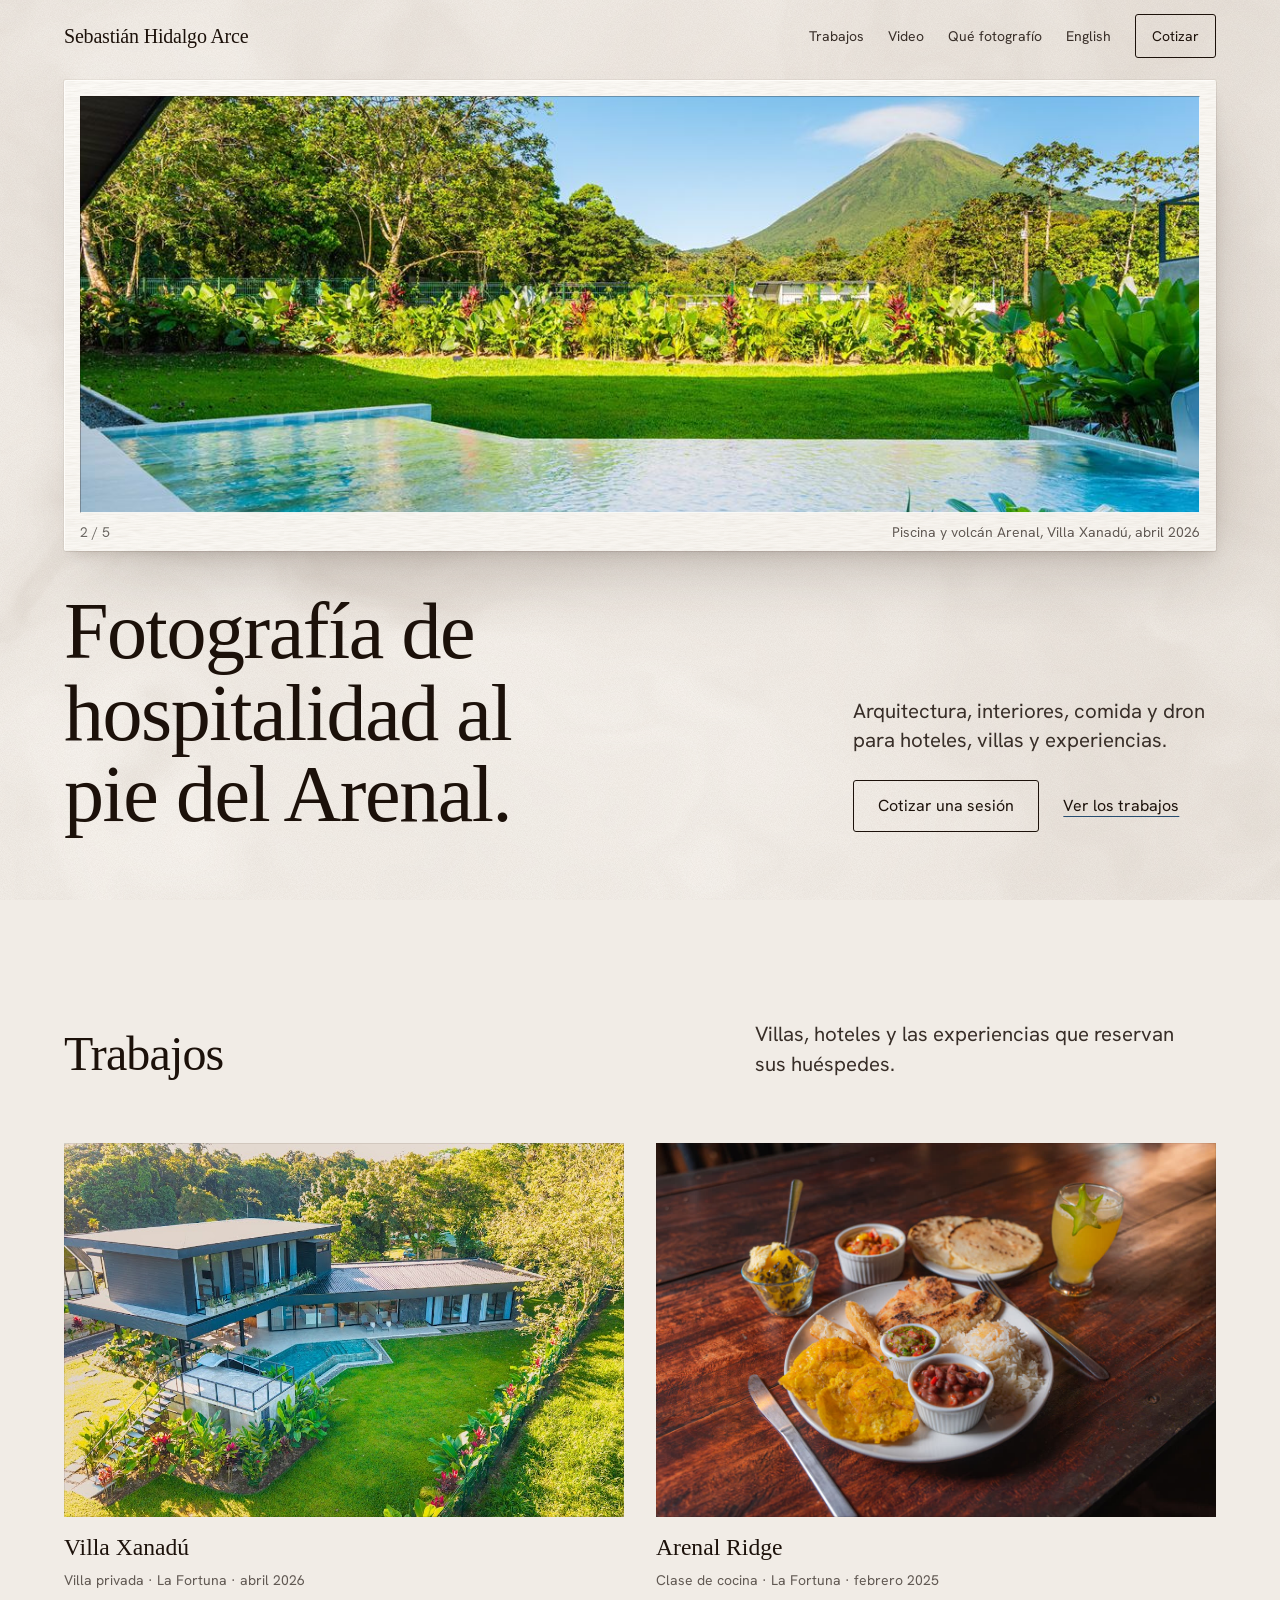
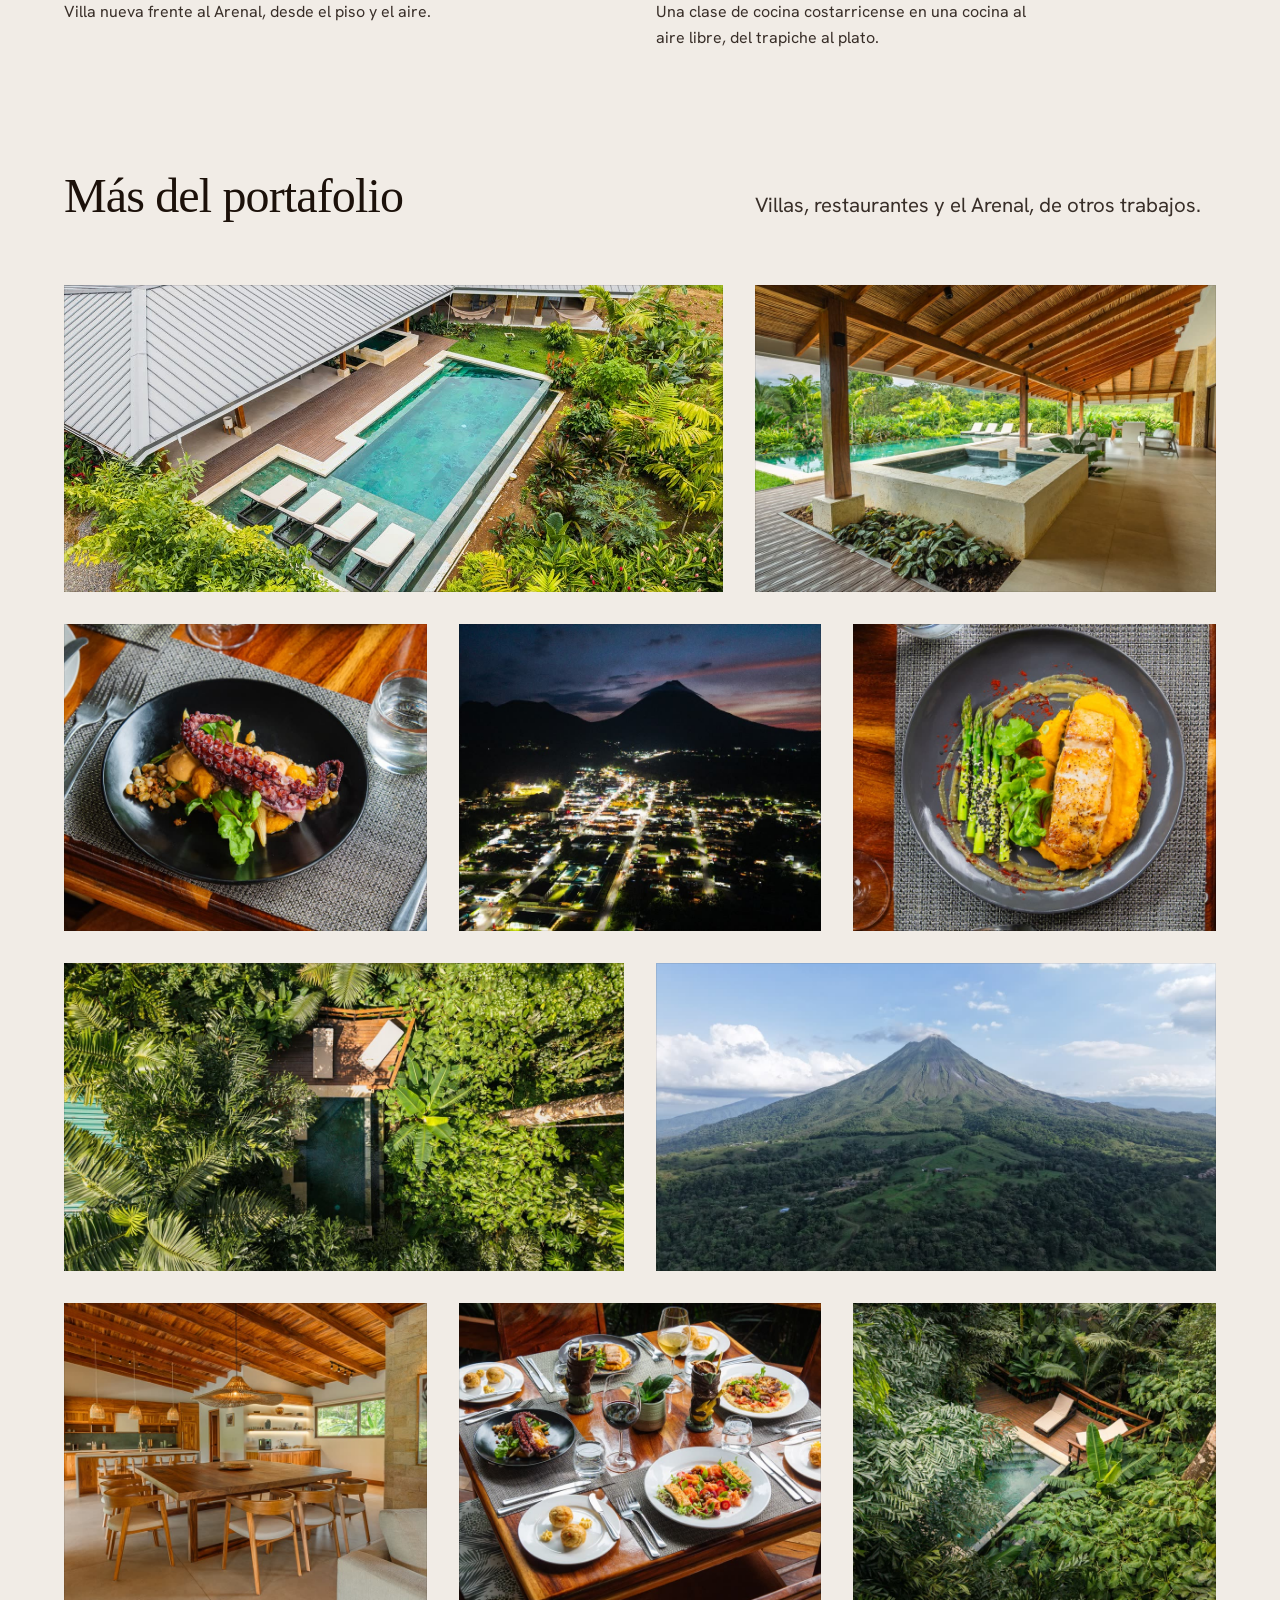
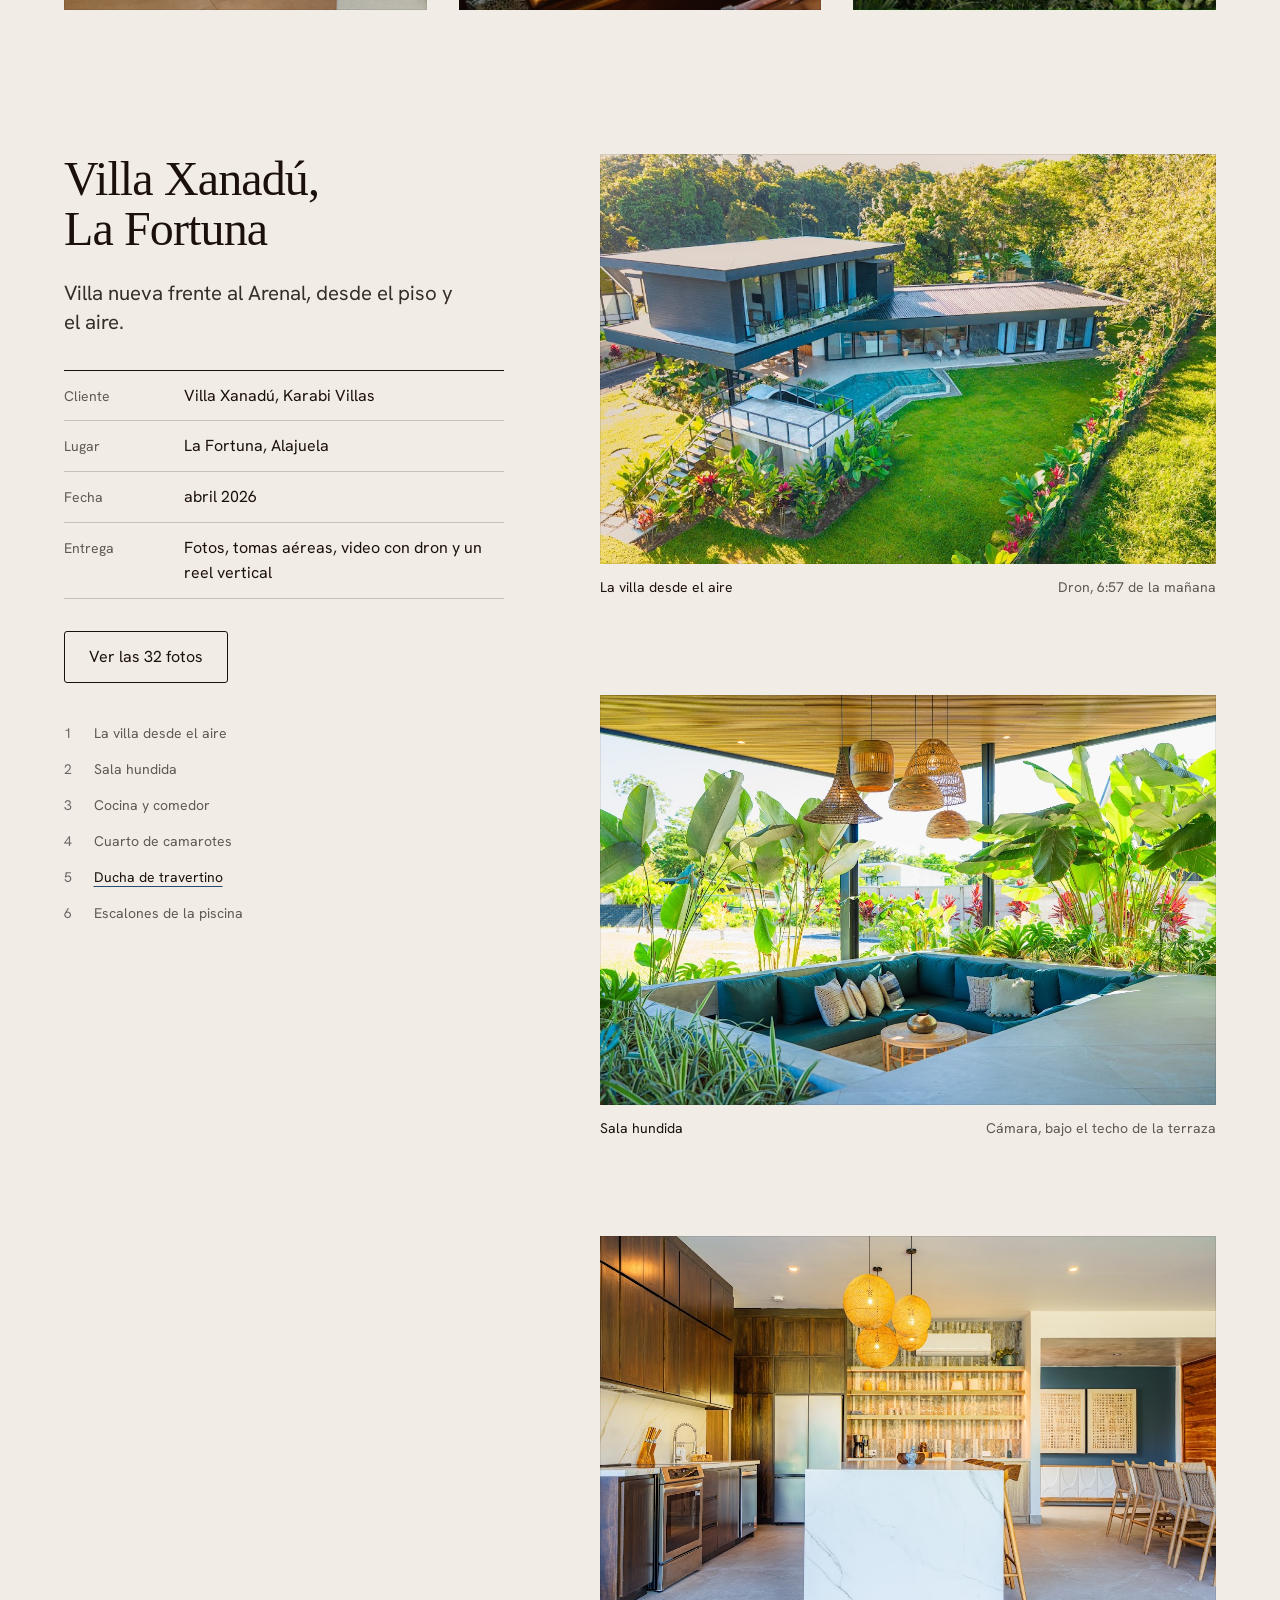
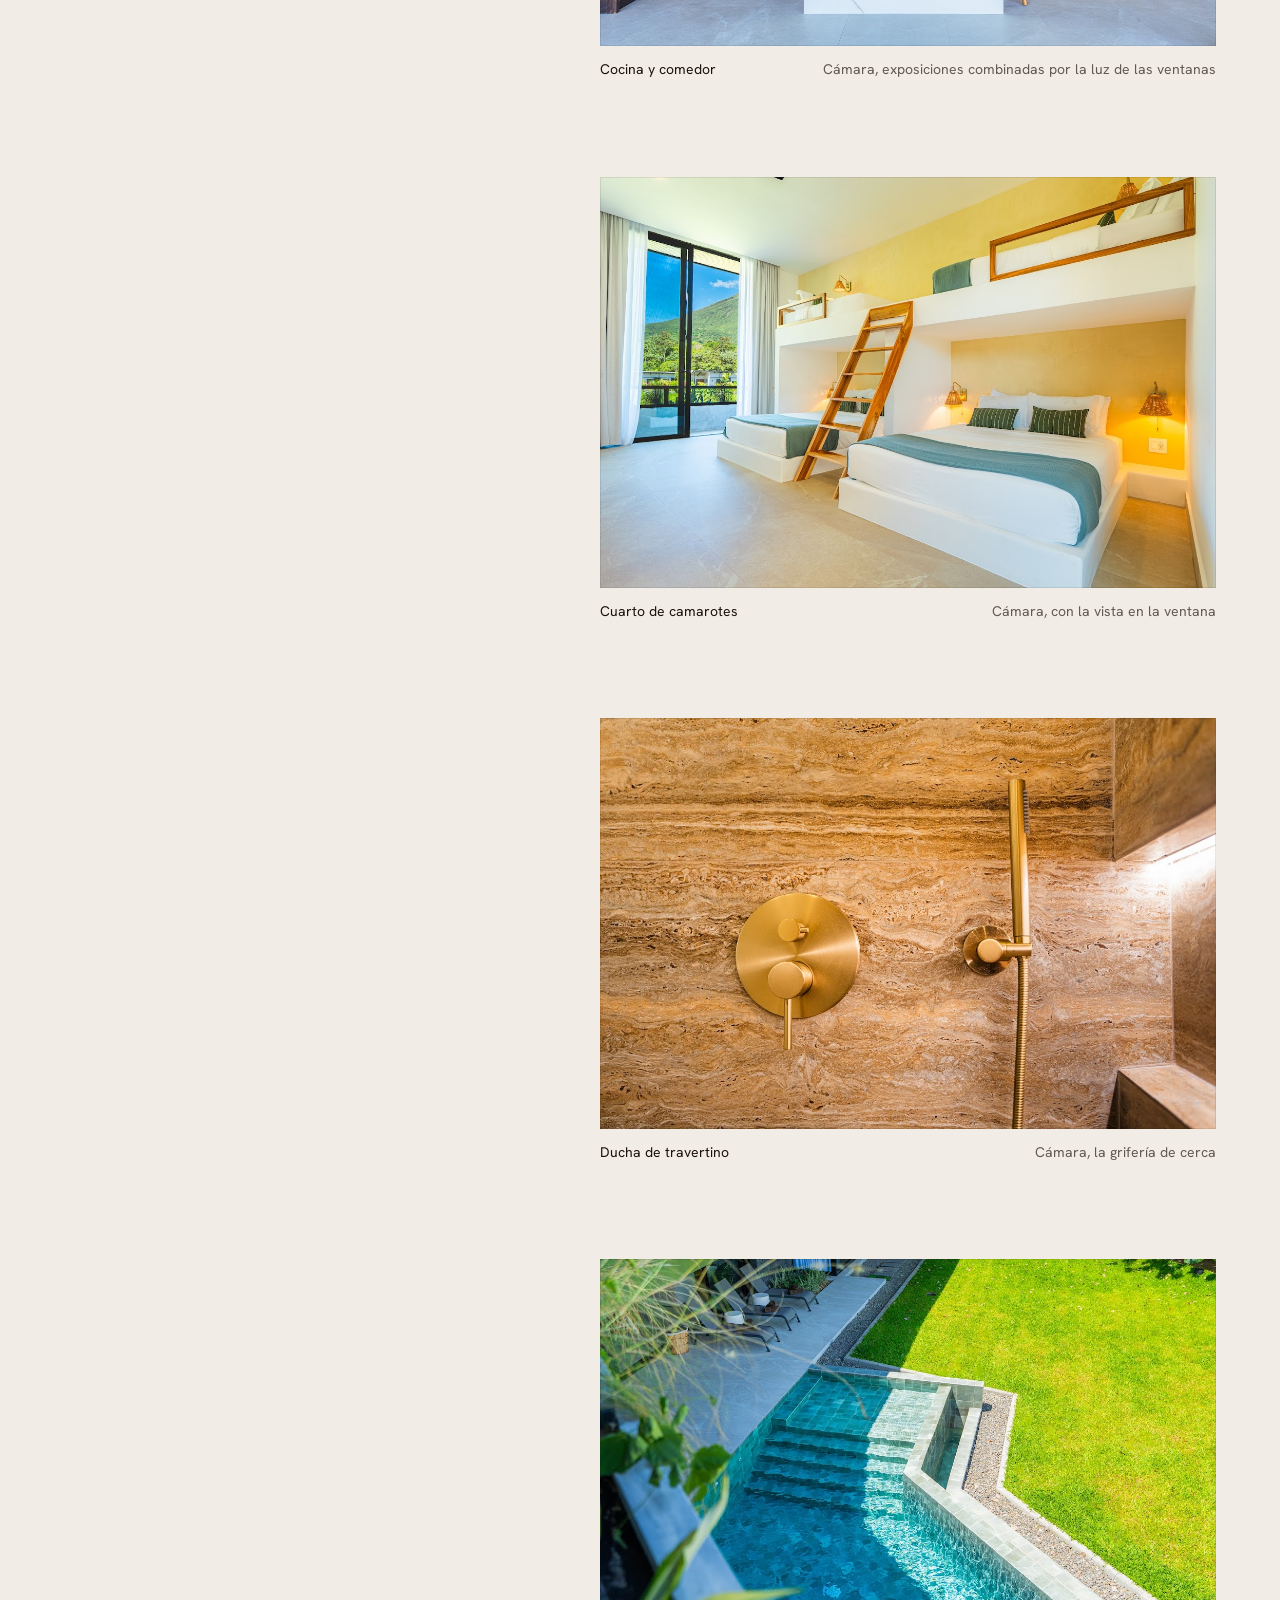
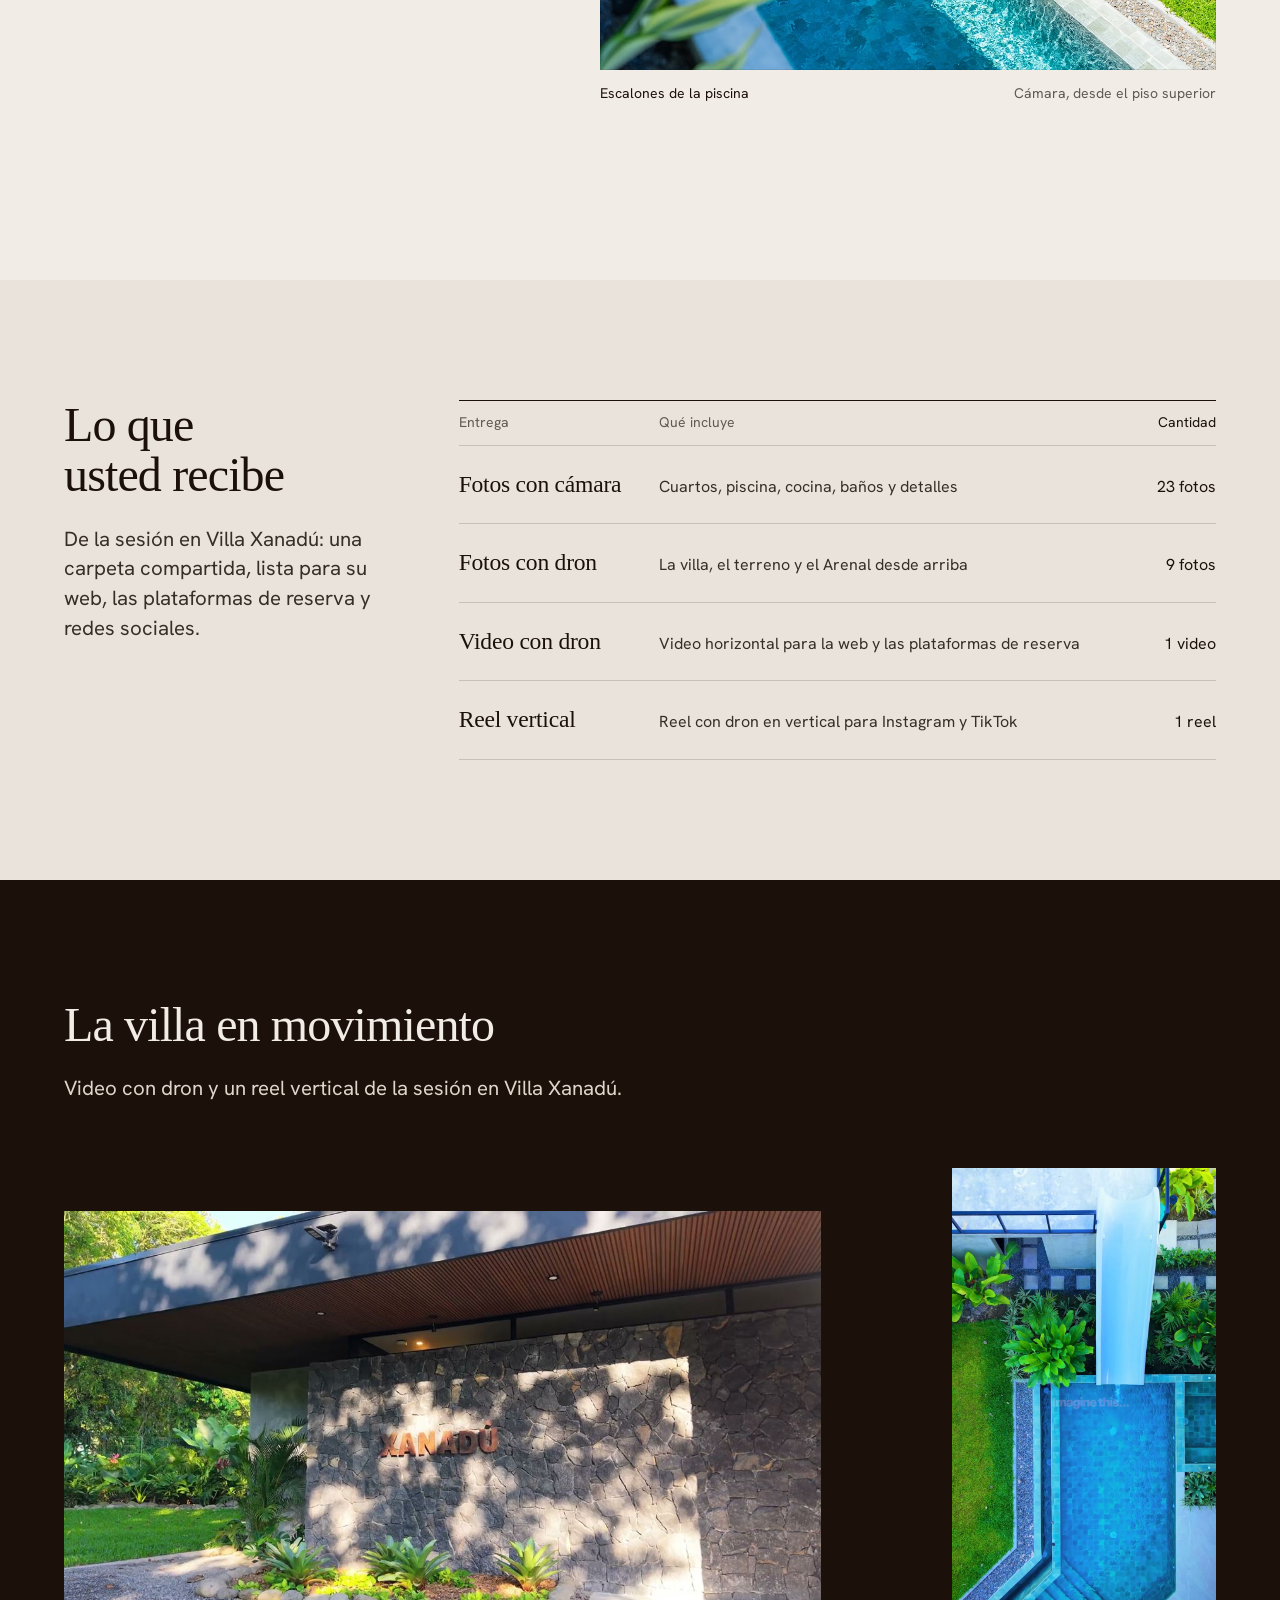
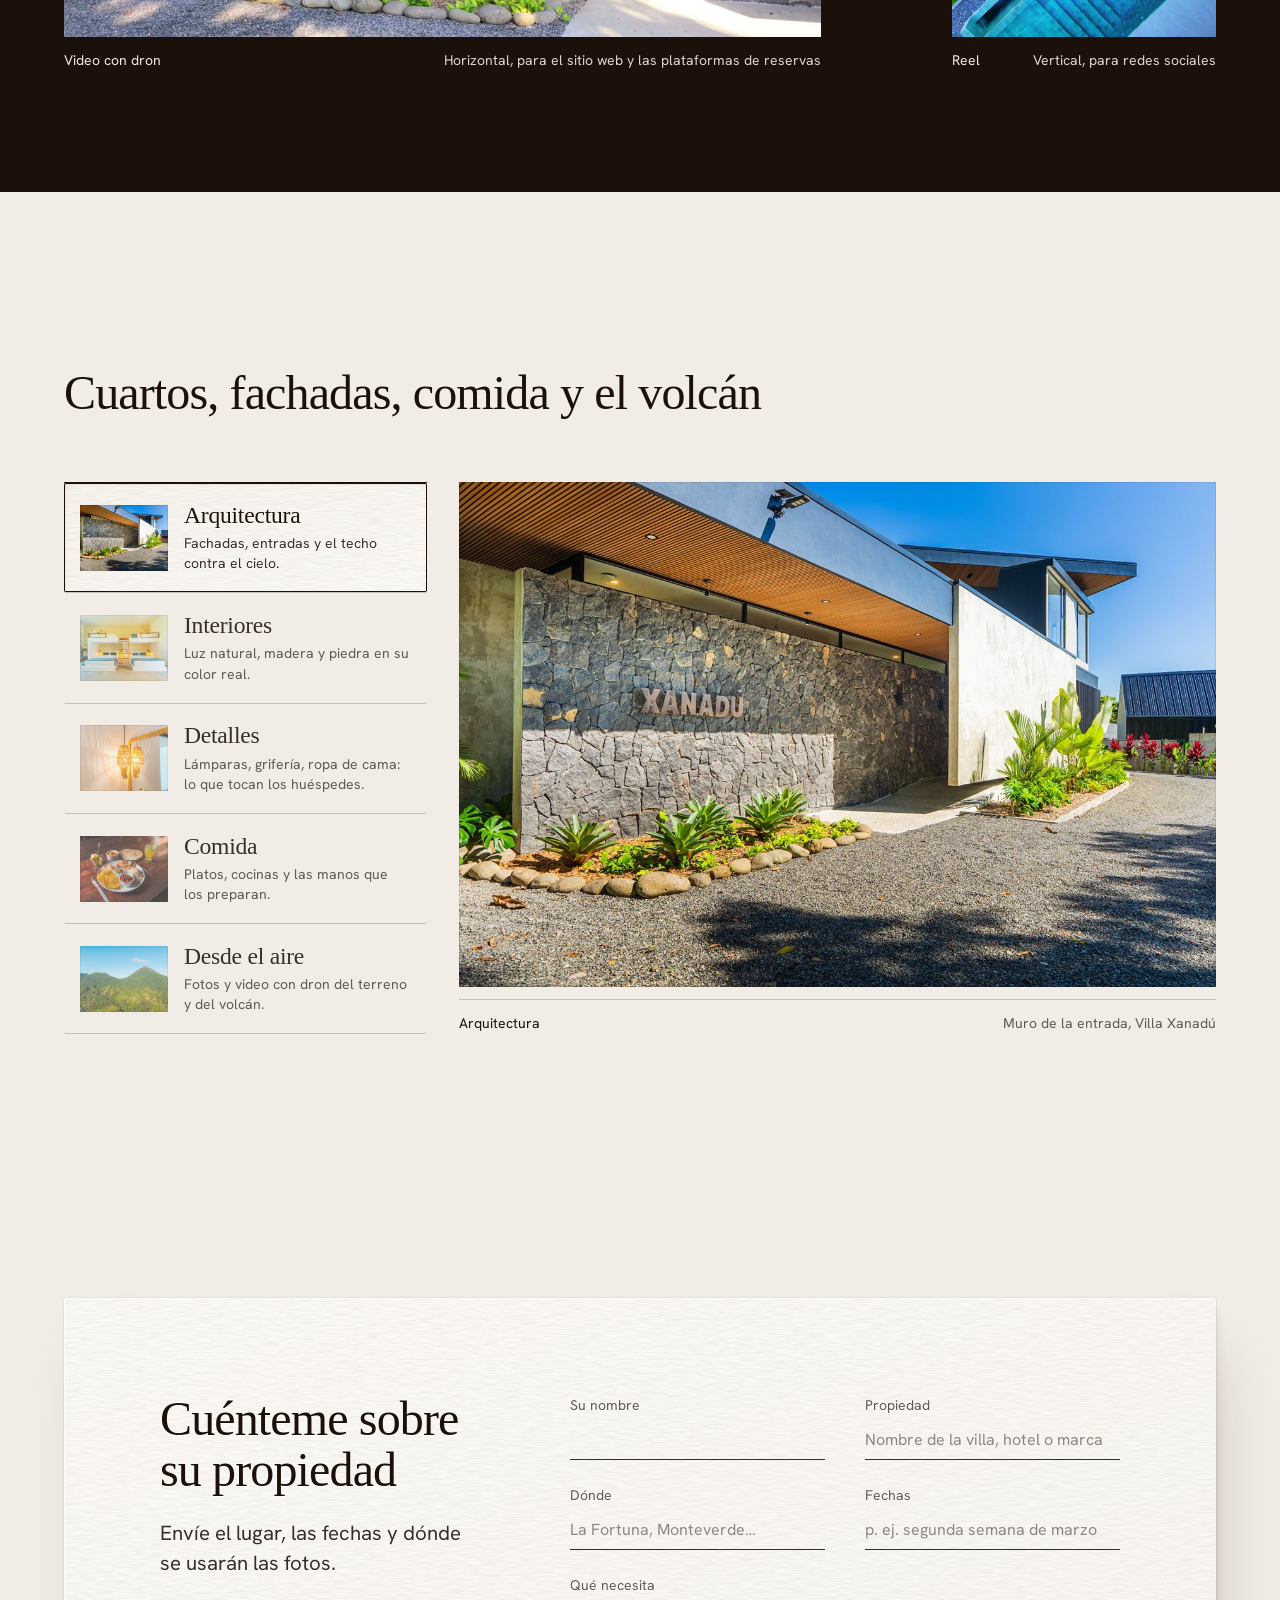
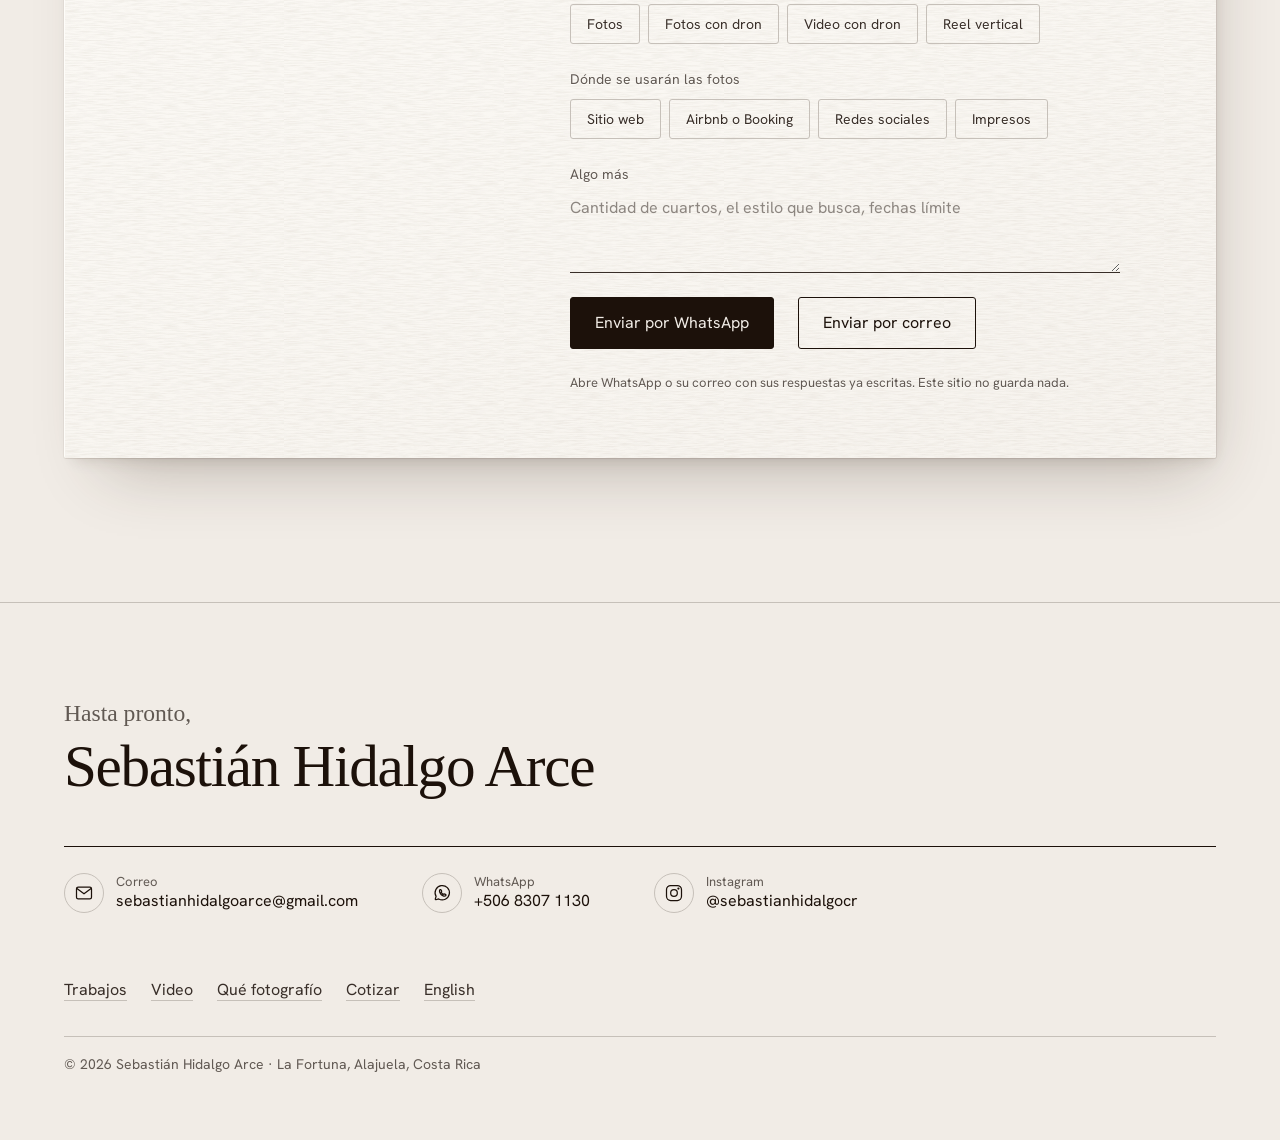
==== commit 76c6acb9: "Start the hero on the rainforest pool; fix stale styles on phones; tidy mobile details - Hero opens " ====
--- a/site/es/index.html
+++ b/site/es/index.html
@@ -27,7 +27,7 @@
 <link href="https://api.fontshare.com/v2/css?f[]=sentient@300,400&display=swap" rel="stylesheet">
 <link href="https://fonts.googleapis.com/css2?family=Hanken+Grotesk:wght@400&display=swap" rel="stylesheet">
 <script>document.documentElement.classList.add('js');</script>
-<link rel="stylesheet" href="../style.css">
+<link rel="stylesheet" href="../style.css?v=0f44a938">
 <script type="application/ld+json">
 {
   "@context": "https://schema.org",
@@ -142,15 +142,15 @@
     <div class="container hero__inner">
       <figure class="print stock">
         <div class="print__window" data-slot="hero" data-hero data-alt="Sebastián's strongest wide frame: a pool, a room or a facade with the land behind it">
-          <img class="hero__slide is-on" src="../img/hero-pool-volcano.jpg" srcset="../img/hero-pool-volcano-1200.jpg 1200w, ../img/hero-pool-volcano.jpg 2400w" sizes="(max-width: 60rem) 100vw, 90vw" width="2400" height="1600" alt="Una piscina infinita que corre hacia el jardín y el volcán Arenal bajo un cielo despejado" data-cap="Piscina y volcán Arenal, Villa Xanadú, abril 2026" style="object-position: 50% 42%" fetchpriority="high" decoding="async">
+          <img class="hero__slide is-on" src="../img/g/pf-14-full.jpg" srcset="../img/g/pf-14-1200.jpg 1200w, ../img/g/pf-14-full.jpg 1600w" sizes="(max-width: 60rem) 100vw, 90vw" width="1600" height="900" alt="Una piscina y un deck escondidos en el bosque, desde arriba" data-cap="Una piscina en el bosque, desde arriba" style="object-position: 50% 50%" fetchpriority="high" decoding="async">
+          <img class="hero__slide" src="../img/hero-pool-volcano.jpg" srcset="../img/hero-pool-volcano-1200.jpg 1200w, ../img/hero-pool-volcano.jpg 2400w" sizes="(max-width: 60rem) 100vw, 90vw" width="2400" height="1600" alt="Una piscina infinita que corre hacia el jardín y el volcán Arenal bajo un cielo despejado" data-cap="Piscina y volcán Arenal, Villa Xanadú, abril 2026" style="object-position: 50% 42%" fetchpriority="low" decoding="async">
           <img class="hero__slide" src="../img/g/ar-04848-2400.jpg" srcset="../img/g/ar-04848-1200.jpg 1200w, ../img/g/ar-04848-2400.jpg 2400w" sizes="(max-width: 60rem) 100vw, 90vw" width="2400" height="1600" alt="Un casado con patacones, arroz, frijoles, pollo y un fresco con carambola" data-cap="Casado de la clase de cocina, Arenal Ridge, febrero 2025" style="object-position: 50% 55%" fetchpriority="low" decoding="async">
           <img class="hero__slide" src="../img/g/dr-0029-2400.jpg" srcset="../img/g/dr-0029-1200.jpg 1200w, ../img/g/dr-0029-2400.jpg 2400w" sizes="(max-width: 60rem) 100vw, 90vw" width="2400" height="1350" alt="El volcán Arenal sobre el valle verde, desde un dron" data-cap="El volcán Arenal desde el dron, abril 2026" style="object-position: 50% 40%" fetchpriority="low" decoding="async">
           <img class="hero__slide" src="../img/g/pf-04-full.jpg" srcset="../img/g/pf-04-1200.jpg 1200w, ../img/g/pf-04-full.jpg 1600w" sizes="(max-width: 60rem) 100vw, 90vw" width="1600" height="900" alt="Una villa con una piscina larga y camastros, desde un dron" data-cap="Piscina de una villa, desde el dron" style="object-position: 50% 50%" fetchpriority="low" decoding="async">
-          <img class="hero__slide" src="../img/g/pf-14-full.jpg" srcset="../img/g/pf-14-1200.jpg 1200w, ../img/g/pf-14-full.jpg 1600w" sizes="(max-width: 60rem) 100vw, 90vw" width="1600" height="900" alt="Una piscina y un deck escondidos en el bosque, desde arriba" data-cap="Una piscina en el bosque, desde arriba" style="object-position: 50% 50%" fetchpriority="low" decoding="async">
         </div>
         <figcaption class="print__label">
           <span class="pencil" data-hero-count>1 / 5</span>
-          <span data-hero-cap aria-live="off">Piscina y volcán Arenal, Villa Xanadú, abril 2026</span>
+          <span data-hero-cap aria-live="off">Una piscina en el bosque, desde arriba</span>
         </figcaption>
       </figure>
 
@@ -497,7 +497,7 @@
   <button class="viewer__btn viewer__btn--close" type="button" data-viewer-close aria-label="Cerrar"><svg width="24" height="24" viewBox="0 0 24 24" fill="none" stroke="currentColor" stroke-width="1.5" stroke-linecap="round" stroke-linejoin="round" aria-hidden="true"><path d="M18 6 6 18"/><path d="m6 6 12 12"/></svg></button>
 </dialog>
 
-<script src="../site.js" defer></script>
+<script src="../site.js?v=0f44a938" defer></script>
 <script>window.hallmarkSlots = (m) => { for (const [k, v] of Object.entries(m)) { const s = document.querySelector(`[data-slot="${k}"]`); if (!s) continue; const im = new Image(); im.src = typeof v === 'string' ? v : v.src; im.alt = (typeof v === 'object' && v.alt) || s.dataset.alt || ''; s.querySelectorAll(':scope > img').forEach((o) => o.remove()); s.prepend(im); } };
 document.querySelectorAll('[data-slot] img').forEach((i) => { if (i.complete && !i.naturalWidth) i.remove(); else i.addEventListener('error', () => i.remove(), { once: true }); });</script>
 </body>
--- a/site/style.css
+++ b/site/style.css
@@ -259,6 +259,13 @@
 
 /* ---------- small screens ---------- */
 @media (max-width: 60rem) {
+  /* the shoot details as one card (shadcn-style) and no frame list: the photos follow right below */
+  .pane-sticky .plates { display: none; }
+  .facts { grid-template-columns: repeat(2, minmax(0, 1fr)); gap: var(--space-md) var(--space-lg); padding: var(--space-md) var(--space-lg); border: 1px solid var(--color-rule); border-radius: 12px; background: color-mix(in oklch, var(--color-card) 55%, transparent); box-shadow: 0 1px 2px color-mix(in oklch, var(--color-ink) 6%, transparent); }
+  .facts > div { grid-template-columns: minmax(0, 1fr); gap: var(--space-3xs); padding: 0; border: 0; }
+  .facts > div:first-child, .facts > div:last-child { grid-column: 1 / -1; }
+  .facts dt { padding-top: 0; font-size: var(--text-xs); letter-spacing: 0.04em; text-transform: uppercase; }
+  .facts dd { font-size: var(--text-sm); line-height: 1.45; }
   .hero__inner { min-height: 0; }
   .print__window { flex: none; aspect-ratio: 4 / 3; min-height: 0; }
   .hero h1, .hero__aside { grid-column: 1 / -1; }
